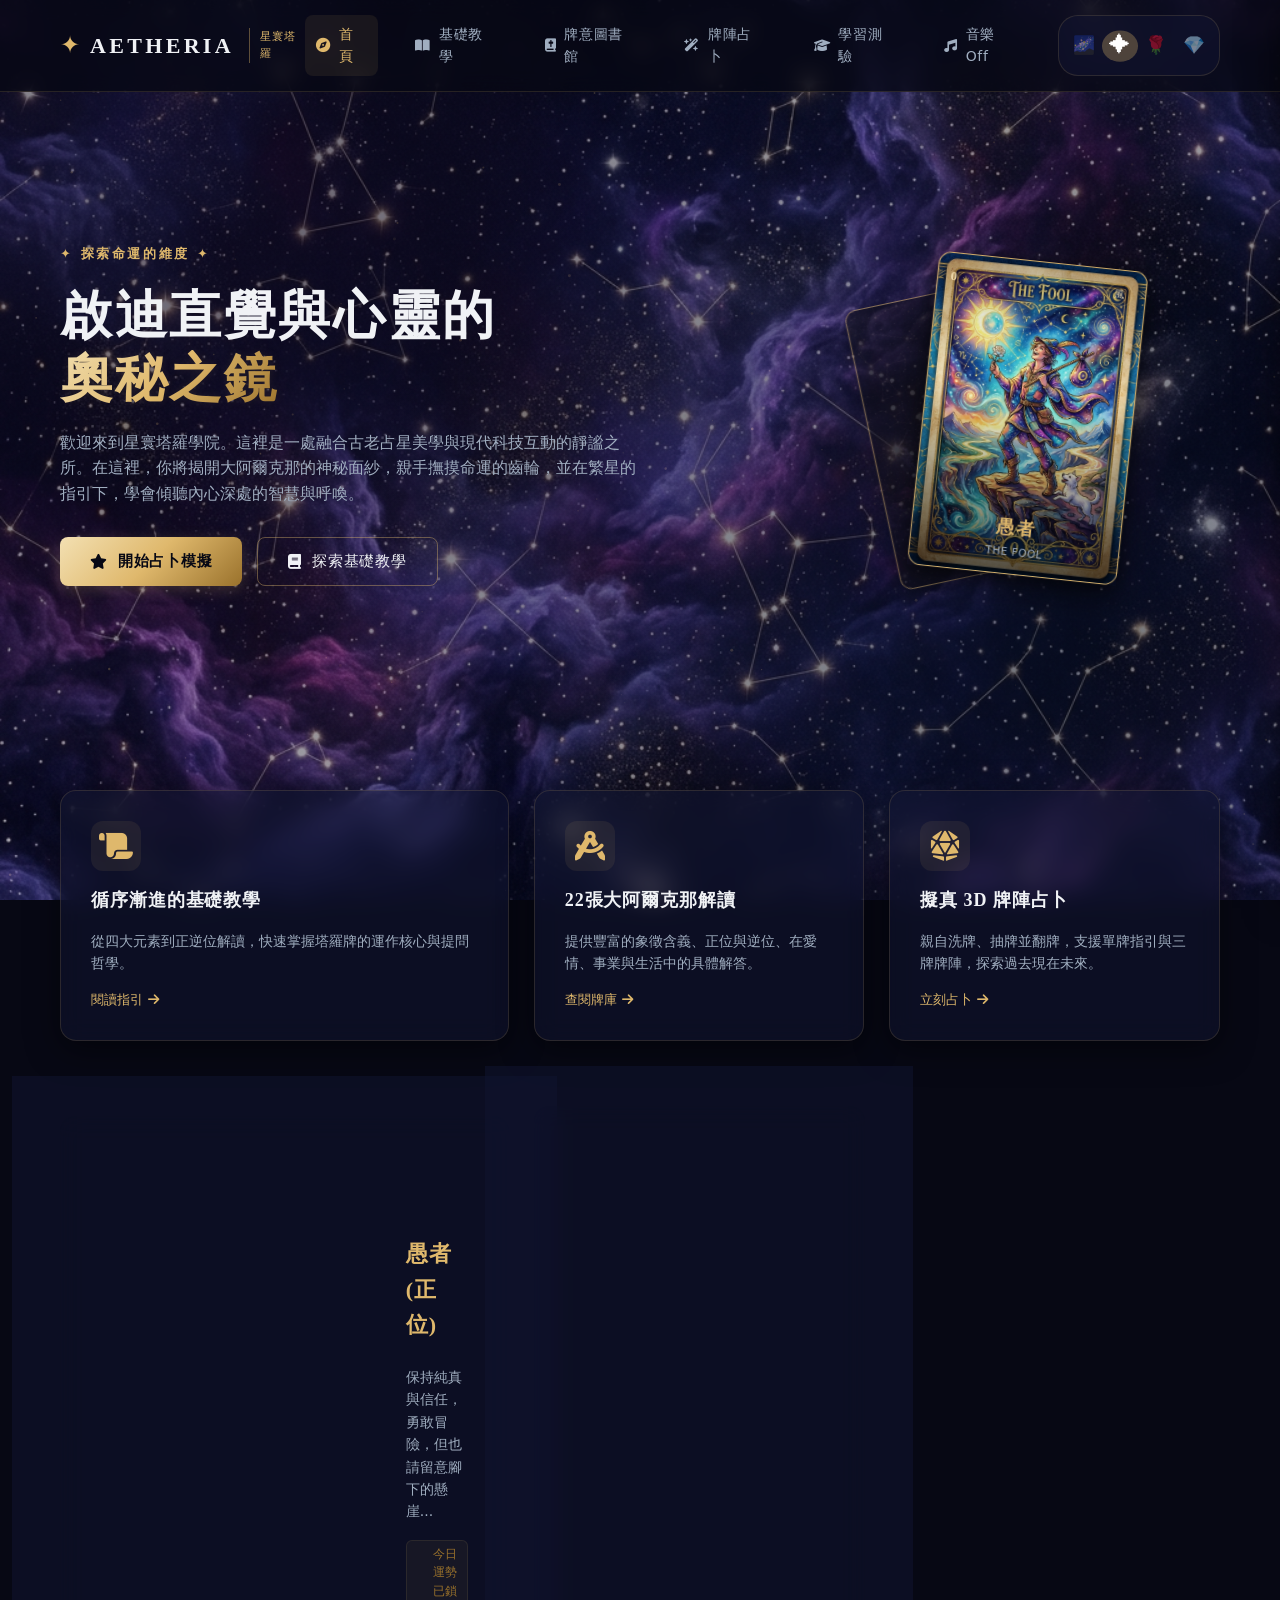
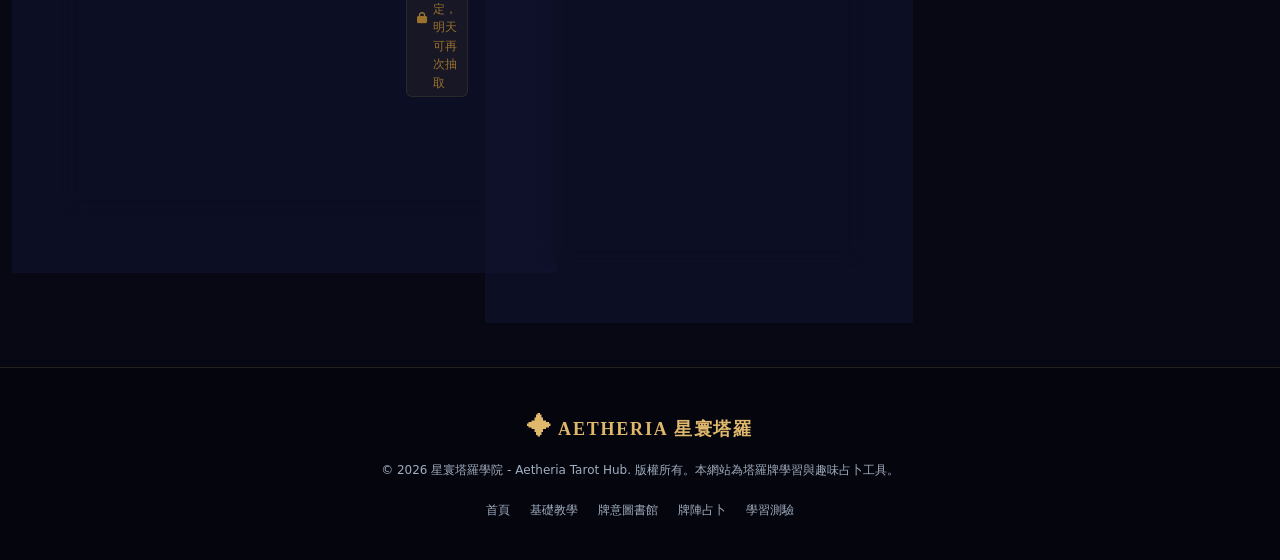
==== index.html @ 539d6476 "Upload tarot project files via CLI" ====
<!DOCTYPE html>
<html lang="zh-TW" prefix="og: https://ogp.me/ns#">
<head>
  <meta charset="UTF-8">
  <meta name="viewport" content="width=device-width, initial-scale=1.0, viewport-fit=cover">

  <!-- ═══════════════════════════════════════════
       SEO 核心標籤
  ═══════════════════════════════════════════ -->
  <title>星寰塔羅學院 AETHERIA｜78張塔羅牌完整牌意・互動占卜・每日運勢</title>
  <meta name="description" content="星寰塔羅學院（AETHERIA）－全台最完整的免費線上塔羅牌學習平台。收錄78張Mucha風格插畫牌卡，含大阿爾克那22張、小阿爾克那56張完整牌意解析、凱爾特十字牌陣占卜、每日一牌運勢、歷史檔案室，以及塔羅知識測驗。">
  <meta name="keywords" content="塔羅牌,塔羅占卜,塔羅學習,大阿爾克那,小阿爾克那,塔羅牌意,凱爾特十字,每日一牌,塔羅教學,互動占卜,線上塔羅,Tarot,tarot reading,tarot card meanings,free tarot,tarot learning">
  <meta name="author" content="AETHERIA 星寰塔羅學院">
  <meta name="robots" content="index, follow, max-image-preview:large, max-snippet:-1, max-video-preview:-1">
  <meta name="googlebot" content="index, follow">
  <link rel="canonical" href="https://aetheria-tarot.app/">
  <meta name="language" content="zh-TW">
  <link rel="alternate" hreflang="zh-TW" href="https://aetheria-tarot.app/">
  <link rel="alternate" hreflang="zh-HK" href="https://aetheria-tarot.app/">
  <link rel="alternate" hreflang="x-default" href="https://aetheria-tarot.app/">

  <!-- ═══════════════════════════════════════════
       GEO – Generative Engine Optimization
       (Structured hints for AI Overviews / Perplexity / ChatGPT)
  ═══════════════════════════════════════════ -->
  <meta name="application-name" content="AETHERIA 星寰塔羅學院">
  <meta name="category" content="Education, Spirituality, Tarot, Divination">
  <meta name="coverage" content="Worldwide">
  <meta name="classification" content="Interactive Educational Platform">
  <meta name="rating" content="general">
  <meta name="revisit-after" content="7 days">

  <!-- ═══════════════════════════════════════════
       Open Graph (Facebook / LINE / Discord 分享)
  ═══════════════════════════════════════════ -->
  <meta property="og:type" content="website">
  <meta property="og:site_name" content="AETHERIA 星寰塔羅學院">
  <meta property="og:title" content="星寰塔羅學院 AETHERIA｜78張塔羅牌完整牌意・互動占卜">
  <meta property="og:description" content="免費線上塔羅牌學習平台。78張Alphonse Mucha風格插畫牌卡，完整牌意解析、互動占卜牌陣、每日一牌運勢。立即開啟你的塔羅之旅。">
  <meta property="og:image" content="assets/og-image.png">
  <meta property="og:image:width" content="1200">
  <meta property="og:image:height" content="630">
  <meta property="og:image:alt" content="AETHERIA 星寰塔羅學院 - Alphonse Mucha 風格塔羅牌插畫">
  <meta property="og:url" content="https://aetheria-tarot.app/">
  <meta property="og:locale" content="zh_TW">

  <!-- ═══════════════════════════════════════════
       Twitter / X Card
  ═══════════════════════════════════════════ -->
  <meta name="twitter:card" content="summary_large_image">
  <meta name="twitter:site" content="@aetheria_tarot">
  <meta name="twitter:title" content="星寰塔羅學院 AETHERIA｜78張塔羅牌完整牌意・互動占卜">
  <meta name="twitter:description" content="免費線上塔羅牌學習平台，78張Mucha風格插畫，互動占卜牌陣，每日一牌運勢。">
  <meta name="twitter:image" content="assets/og-image.png">
  <meta name="twitter:image:alt" content="AETHERIA 星寰塔羅學院插畫預覽">

  <!-- ═══════════════════════════════════════════
       資安強化 (Security Headers via Meta)
  ═══════════════════════════════════════════ -->
  <!-- Content Security Policy: 僅允許信任來源 -->
  <meta http-equiv="Content-Security-Policy" content="
    default-src 'self';
    script-src 'self' 'unsafe-inline';
    style-src 'self' 'unsafe-inline' https://fonts.googleapis.com https://cdnjs.cloudflare.com;
    font-src 'self' https://fonts.gstatic.com https://cdnjs.cloudflare.com;
    img-src 'self' data: blob:;
    connect-src 'self';
    frame-ancestors 'none';
    base-uri 'self';
    form-action 'self';
  ">
  <!-- 防點擊劫持 -->
  <meta http-equiv="X-Frame-Options" content="DENY">
  <!-- 防 MIME 嗅探 -->
  <meta http-equiv="X-Content-Type-Options" content="nosniff">
  <!-- Referrer 政策：只傳同源 -->
  <meta name="referrer" content="strict-origin-when-cross-origin">
  <!-- 權限政策：停用非必要 API -->
  <meta http-equiv="Permissions-Policy" content="camera=(), microphone=(), geolocation=(), payment=(), usb=()">

  <!-- ═══════════════════════════════════════════
       PWA – Progressive Web App 支援
  ═══════════════════════════════════════════ -->
  <link rel="manifest" href="manifest.json">
  <meta name="theme-color" content="#0d0a1a">
  <meta name="mobile-web-app-capable" content="yes">
  <meta name="apple-mobile-web-app-capable" content="yes">
  <meta name="apple-mobile-web-app-status-bar-style" content="black-translucent">
  <meta name="apple-mobile-web-app-title" content="星寰塔羅">
  <link rel="apple-touch-icon" href="assets/icon-192.png">

  <!-- ═══════════════════════════════════════════
       效能優化 (Performance)
  ═══════════════════════════════════════════ -->
  <link rel="preconnect" href="https://fonts.googleapis.com">
  <link rel="preconnect" href="https://fonts.gstatic.com" crossorigin>
  <link rel="dns-prefetch" href="https://cdnjs.cloudflare.com">
  <link href="https://fonts.googleapis.com/css2?family=Cinzel:wght@400;600;800&family=Inter:wght@300;400;500;600;700&display=swap" rel="stylesheet">

  <!-- ═══════════════════════════════════════════
       JSON-LD 結構化資料 (Schema.org)
       SEO + GEO 雙重強化 – AI 爬蟲友好
  ═══════════════════════════════════════════ -->
  <script type="application/ld+json">
  {
    "@context": "https://schema.org",
    "@graph": [
      {
        "@type": "WebSite",
        "@id": "https://aetheria-tarot.app/#website",
        "url": "https://aetheria-tarot.app/",
        "name": "AETHERIA 星寰塔羅學院",
        "description": "全台最完整的免費線上塔羅牌學習與占卜平台，收錄78張Alphonse Mucha風格插畫塔羅牌，提供互動占卜、每日一牌、歷史紀錄等功能。",
        "inLanguage": "zh-TW",
        "potentialAction": {
          "@type": "SearchAction",
          "target": "https://aetheria-tarot.app/?q={search_term_string}",
          "query-input": "required name=search_term_string"
        }
      },
      {
        "@type": "WebApplication",
        "@id": "https://aetheria-tarot.app/#app",
        "name": "AETHERIA 星寰塔羅學院",
        "url": "https://aetheria-tarot.app/",
        "applicationCategory": "EducationalApplication",
        "applicationSubCategory": "Divination, Spirituality, Tarot",
        "operatingSystem": "Any",
        "browserRequirements": "Requires JavaScript. Requires HTML5.",
        "offers": {
          "@type": "Offer",
          "price": "0",
          "priceCurrency": "TWD"
        },
        "featureList": [
          "78張完整塔羅牌牌意解析（大小阿爾克那）",
          "Alphonse Mucha Art Nouveau風格插畫",
          "互動牌陣占卜（單張、三張、凱爾特十字）",
          "每日一牌運勢（LocalStorage鎖定）",
          "占卜歷史檔案室",
          "塔羅知識測驗",
          "背景神秘學音樂（Web Audio API）",
          "逼真洗牌動畫"
        ],
        "screenshot": "assets/og-image.png",
        "aggregateRating": {
          "@type": "AggregateRating",
          "ratingValue": "5",
          "ratingCount": "1",
          "bestRating": "5",
          "worstRating": "1"
        }
      },
      {
        "@type": "FAQPage",
        "@id": "https://aetheria-tarot.app/#faq",
        "mainEntity": [
          {
            "@type": "Question",
            "name": "塔羅牌共有幾張？",
            "acceptedAnswer": {
              "@type": "Answer",
              "text": "標準塔羅牌共有78張，分為大阿爾克那（Major Arcana）22張，包含愚者到世界；以及小阿爾克那（Minor Arcana）56張，分為權杖、聖杯、寶劍、星幣四個花色，每個花色14張。"
            }
          },
          {
            "@type": "Question",
            "name": "大阿爾克那是什麼？",
            "acceptedAnswer": {
              "@type": "Answer",
              "text": "大阿爾克那（Major Arcana）是塔羅牌中22張具有重大象徵意義的牌，從編號0的愚者到編號XXI的世界，代表人生重大課題、靈魂成長歷程與宇宙法則。"
            }
          },
          {
            "@type": "Question",
            "name": "如何解讀逆位牌？",
            "acceptedAnswer": {
              "@type": "Answer",
              "text": "逆位牌（Reversed Card）是指牌面上下顛倒的塔羅牌，通常代表正位意義的受阻、內化、延遲或陰暗面。例如正位「力量」代表勇氣與克制，逆位則可能代表懦弱或失去控制。"
            }
          },
          {
            "@type": "Question",
            "name": "凱爾特十字牌陣怎麼用？",
            "acceptedAnswer": {
              "@type": "Answer",
              "text": "凱爾特十字牌陣（Celtic Cross Spread）是最經典的塔羅牌陣，共使用10張牌，分別代表：當前狀況、阻礙、潛意識、過去、可能未來、未來、提問者自身、環境、希望與恐懼、最終結果。適合深入探討複雜問題。"
            }
          },
          {
            "@type": "Question",
            "name": "塔羅牌每天可以抽幾次？",
            "acceptedAnswer": {
              "@type": "Answer",
              "text": "本平台「每日一牌」功能每天限制抽取一次，以LocalStorage記錄，讓您每天都有新的能量引導。一般占卜（牌陣占卜）則沒有次數限制。"
            }
          }
        ]
      },
      {
        "@type": "Organization",
        "@id": "https://aetheria-tarot.app/#organization",
        "name": "AETHERIA 星寰塔羅學院",
        "url": "https://aetheria-tarot.app/",
        "logo": {
          "@type": "ImageObject",
          "url": "assets/icon-192.png",
          "width": 192,
          "height": 192
        },
        "description": "致力於推廣塔羅牌教育、提供免費高品質互動學習體驗的線上平台。",
        "foundingDate": "2024",
        "knowsAbout": ["塔羅牌", "神秘學", "占卜", "Tarot Reading", "Alphonse Mucha", "Art Nouveau"]
      },
      {
        "@type": "BreadcrumbList",
        "itemListElement": [
          { "@type": "ListItem", "position": 1, "name": "首頁", "item": "https://aetheria-tarot.app/" },
          { "@type": "ListItem", "position": 2, "name": "牌意圖書館", "item": "https://aetheria-tarot.app/#library" },
          { "@type": "ListItem", "position": 3, "name": "牌陣占卜", "item": "https://aetheria-tarot.app/#spreads" }
        ]
      }
    ]
  }
  </script>

  <!-- ═══════════════════════════════════════════
       字體 & 圖示
  ═══════════════════════════════════════════ -->
  <link rel="stylesheet" href="https://cdnjs.cloudflare.com/ajax/libs/font-awesome/6.4.0/css/all.min.css" integrity="sha512-iecdLmaskl7CVkqkXNQ/ZH/XLlvWZOJyj7Yy7tcenmpD1ypASozpmT/E0iPtmFIB46ZmdtAc9eNBvH0H/ZpiBw==" crossorigin="anonymous" referrerpolicy="no-referrer">
  <link rel="stylesheet" href="style.css?v=20260625_v4">
</head>
<body>
  <!-- 無障礙：鍵盤跳過導覽 -->
  <a href="#main-content" class="skip-to-content">跳至主要內容 Skip to main content</a>

  <!-- PWA 安裝提示橫幅 -->
  <div id="pwa-install-banner" class="hidden" role="complementary" aria-label="安裝應用程式">
    <span class="pwa-icon" aria-hidden="true">✦</span>
    <div class="pwa-text">
      <h4>安裝星寰塔羅學院</h4>
      <p>加入主畫面，隨時占卜，離線也能用！</p>
    </div>
    <button id="pwa-install-btn" aria-label="安裝應用程式">安裝</button>
    <button id="pwa-dismiss-btn" aria-label="關閉安裝提示">✕</button>
  </div>

  <!-- Canvas for Starry Sky Background -->
  <canvas id="stars-canvas" aria-hidden="true"></canvas>
  <div class="nebula-overlay" aria-hidden="true"></div>

  <!-- Header & Navigation -->
  <header>
    <div class="header-container">
      <div class="logo" id="logo-btn">
        <span class="logo-symbol">✦</span>
        <span class="logo-text">AETHERIA</span>
        <span class="logo-sub">星寰塔羅</span>
      </div>
      <nav>
        <ul class="nav-links">
          <li><a href="#" class="nav-link active" data-target="section-home" id="nav-home"><i class="fa-solid fa-compass"></i> 首頁</a></li>
          <li><a href="#" class="nav-link" data-target="section-guide" id="nav-guide"><i class="fa-solid fa-book-open"></i> 基礎教學</a></li>
          <li><a href="#" class="nav-link" data-target="section-library" id="nav-library"><i class="fa-solid fa-book-bible"></i> 牌意圖書館</a></li>
          <li><a href="#" class="nav-link" data-target="section-spreads" id="nav-spreads"><i class="fa-solid fa-wand-magic-sparkles"></i> 牌陣占卜</a></li>
          <li><a href="#" class="nav-link" data-target="section-quiz" id="nav-quiz"><i class="fa-solid fa-graduation-cap"></i> 學習測驗</a></li>
          <li><a href="#" class="nav-link" id="nav-sound-toggle"><i class="fa-solid fa-music"></i> 音樂 Off</a></li>
          <li class="nav-volume-control" id="nav-volume-control" style="display:none">
            <label style="font-size:0.7rem;color:var(--gold)">🔊</label>
            <input type="range" id="volume-slider" min="0" max="100" value="55"
              style="width:70px;accent-color:var(--gold);vertical-align:middle;cursor:pointer"
              aria-label="音量控制">
          </li>
          <li class="nav-theme-switcher" id="nav-theme-switcher">
            <button class="theme-btn" data-theme="space" title="深空主題" aria-label="深空主題">🌌</button>
            <button class="theme-btn active" data-theme="default" title="預設主題" aria-label="預設主題">✦</button>
            <button class="theme-btn" data-theme="rose" title="薔薇主題" aria-label="薔薇主題">🌹</button>
            <button class="theme-btn" data-theme="emerald" title="翡翠主題" aria-label="翡翠主題">💎</button>
          </li>
        </ul>
      </nav>
      <div class="menu-toggle" id="mobile-menu-toggle">
        <i class="fa-solid fa-bars"></i>
      </div>
    </div>
  </header>

  <!-- Mobile Sidebar Navigation -->
  <div class="mobile-sidebar" id="mobile-sidebar">
    <div class="sidebar-close" id="sidebar-close-btn">&times;</div>
    <ul class="sidebar-links">
      <li><a href="#" class="sidebar-link active" data-target="section-home"><i class="fa-solid fa-compass"></i> 首頁</a></li>
      <li><a href="#" class="sidebar-link" data-target="section-guide"><i class="fa-solid fa-book-open"></i> 基礎教學</a></li>
      <li><a href="#" class="sidebar-link" data-target="section-library"><i class="fa-solid fa-book-bible"></i> 牌意圖書館</a></li>
      <li><a href="#" class="sidebar-link" data-target="section-spreads"><i class="fa-solid fa-wand-magic-sparkles"></i> 牌陣占卜</a></li>
      <li><a href="#" class="sidebar-link" data-target="section-quiz"><i class="fa-solid fa-graduation-cap"></i> 學習測驗</a></li>
      <li><a href="#" class="sidebar-link" id="mobile-sound-toggle"><i class="fa-solid fa-volume-xmark"></i> 靜音</a></li>
    </ul>
  </div>

  <!-- Main Content Container -->
  <main class="container">
    
    <!-- SECTION 1: HOME -->
    <section id="section-home" class="page-section active">
      <div class="hero-section">
        <div class="hero-content">
          <div class="hero-badge">✦ 探索命運的維度 ✦</div>
          <h1 class="hero-title">啟迪直覺與心靈的<br><span class="gold-text">奧秘之鏡</span></h1>
          <p class="hero-desc">歡迎來到星寰塔羅學院。這裡是一處融合古老占星美學與現代科技互動的靜謐之所。在這裡，你將揭開大阿爾克那的神秘面紗，親手撫摸命運的齒輪，並在繁星的指引下，學會傾聽內心深處的智慧與呼喚。</p>
          <div class="hero-ctas">
            <button class="btn btn-primary btn-lg" id="home-cta-spreads">
              <i class="fa-solid fa-star"></i> 開始占卜模擬
            </button>
            <button class="btn btn-outline btn-lg" id="home-cta-guide">
              <i class="fa-solid fa-book"></i> 探索基礎教學
            </button>
          </div>
        </div>
        
        <!-- Interactive Card Showcase -->
        <div class="hero-showcase">
          <div class="showcase-card-container">
            <div class="showcase-card back">
              <div class="card-inner">
                <div class="card-front-design">
                  <div class="card-glow"></div>
                  <!-- Will be rendered dynamically via JS -->
                </div>
                <div class="card-back-design">
                  <div class="card-back-pattern">
                    <div class="astrological-circle"></div>
                    <div class="inner-cross"></div>
                    <div class="center-star">✦</div>
                  </div>
                </div>
              </div>
            </div>
            <div class="showcase-card front active-tilt">
              <div class="card-inner">
                <div class="card-front-design">
                  <div class="card-header">
                    <span class="card-num">0</span>
                    <span class="card-el">風</span>
                  </div>
                  <div class="card-artwork" id="hero-showcase-art">
                    <!-- Dynamic SVG for The Fool -->
                  </div>
                  <div class="card-footer-info">
                    <span class="card-cn-name">愚者</span>
                    <span class="card-en-name">The Fool</span>
                  </div>
                </div>
                <div class="card-back-design">
                  <div class="card-back-pattern">
                    <div class="astrological-circle"></div>
                    <div class="inner-cross"></div>
                    <div class="center-star">✦</div>
                  </div>
                </div>
              </div>
            </div>
          </div>
        </div>
      </div>

      <!-- Quick Feature Grid -->
      <div class="feature-grid">
        <div class="feature-card glass-panel" id="feat-guide">
          <div class="feat-icon"><i class="fa-solid fa-scroll"></i></div>
          <h3>循序漸進的基礎教學</h3>
          <p>從四大元素到正逆位解讀，快速掌握塔羅牌的運作核心與提問哲學。</p>
          <span class="feat-link">閱讀指引 <i class="fa-solid fa-arrow-right"></i></span>
        </div>
        <div class="feature-card glass-panel" id="feat-library">
          <div class="feat-icon"><i class="fa-solid fa-compass-drafting"></i></div>
          <h3>22張大阿爾克那解讀</h3>
          <p>提供豐富的象徵含義、正位與逆位、在愛情、事業與生活中的具體解答。</p>
          <span class="feat-link">查閱牌庫 <i class="fa-solid fa-arrow-right"></i></span>
        </div>
        <div class="feature-card glass-panel" id="feat-spreads">
          <div class="feat-icon"><i class="fa-solid fa-dice-d20"></i></div>
          <h3>擬真 3D 牌陣占卜</h3>
          <p>親自洗牌、抽牌並翻牌，支援單牌指引與三牌牌陣，探索過去現在未來。</p>
          <span class="feat-link">立刻占卜 <i class="fa-solid fa-arrow-right"></i></span>
      </div>

      <!-- Daily Tarot Section -->
      <div class="daily-tarot-section glass-panel" id="daily-tarot-widget">
        <div class="daily-tarot-intro">
          <div class="daily-badge">✦ DAILY ENERGY ✦</div>
          <h2>今日能量運勢指引</h2>
          <p>每天在此點擊卡牌，抽取您專屬的每日能量指引。此功能每日僅限抽取一次，讓星星為您照亮今天的運勢與心靈方向。</p>
        </div>
        <div class="daily-tarot-card-space">
          <div class="daily-card-container">
            <div class="daily-card-slot" id="daily-card-slot">
              <!-- Interactive card back button -->
              <div class="deck-card-back clickable" id="daily-draw-btn">
                <div class="card-back-pattern">
                  <div class="astrological-circle"></div>
                  <div class="center-star">✦</div>
                </div>
              </div>
            </div>
          </div>
          <div class="daily-tarot-result hidden" id="daily-tarot-result">
            <h3 class="daily-card-title-text" id="daily-result-title">愚者 (正位)</h3>
            <div class="daily-keywords" id="daily-result-keywords">
              <!-- keywords tags -->
            </div>
            <p class="daily-advice" id="daily-result-advice">保持純真與信任，勇敢冒險，但也請留意腳下的懸崖...</p>
            <span class="daily-status-locked"><i class="fa-solid fa-lock"></i> 今日運勢已鎖定，明天可再次抽取</span>
          </div>
        </div>
      </div>

      <!-- History Archive Section -->
      <div class="history-archive-section glass-panel" id="history-archive-panel">
        <div class="archive-header">
          <h3><i class="fa-solid fa-box-archive"></i> 星寰占卜檔案室</h3>
          <button class="btn btn-outline btn-sm" id="clear-all-history-btn"><i class="fa-solid fa-trash-can"></i> 清空紀錄</button>
        </div>
        <div class="archive-list" id="archive-list-container">
          <div class="archive-empty-state">
            <i class="fa-solid fa-folder-open"></i>
            <p>目前尚無占卜存檔。前往「牌陣占卜」進行您的第一次心靈預言吧！</p>
          </div>
        </div>
      </div>
    </section>

    <!-- SECTION 2: GUIDE -->
    <section id="section-guide" class="page-section">
      <div class="section-header">
        <h2 class="section-title">塔羅牌基礎教學</h2>
        <p class="section-subtitle">踏入神秘學的第一步：建立與卡牌的心靈連結</p>
      </div>

      <div class="guide-layout">
        <!-- Sidebar Navigation for Guide -->
        <aside class="guide-sidebar glass-panel">
          <ul class="guide-toc">
            <li><a href="#guide-what-is" class="toc-link active">1. 什麼是塔羅牌？</a></li>
            <li><a href="#guide-formulate" class="toc-link">2. 如何正確提問？</a></li>
            <li><a href="#guide-elements" class="toc-link">3. 塔羅的四大元素</a></li>
            <li><a href="#guide-read" class="toc-link">4. 如何解讀牌面？</a></li>
            <li><a href="#guide-cleanse" class="toc-link">5. 牌卡淨化與儀式</a></li>
          </ul>
        </aside>

        <!-- Main Articles -->
        <div class="guide-content glass-panel">
          
          <article id="guide-what-is" class="guide-article active">
            <h3>1. 什麼是塔羅牌？</h3>
            <p>塔羅牌（Tarot）是一套古老的象徵符號系統，常用於自我探索、冥想及直覺占卜。它並不是預測絕對未來或帶有迷信色彩的道具，而是一面「心靈的鏡子」，反射出我們潛意識中的真實感受與盲點。</p>
            <p>一套標準的塔羅牌共有 78 張，分為兩大部分：</p>
            <ul>
              <li><strong>大阿爾克那 (Major Arcana, 22張)</strong>：代表人生重大的靈魂旅程、命運原型與核心課題（從 0 號「愚者」到 21 號「世界」）。</li>
              <li><strong>小阿爾克那 (Minor Arcana, 56張)</strong>：代表日常生活的具體事件、情緒與情境，分為聖杯、寶劍、權杖與星幣四個花色。</li>
            </ul>
            <p>本平台主要聚焦於 <strong>22 張大阿爾克那</strong>，這 22 張牌構成了一段被稱為「愚者之旅」的完整靈魂演化階段，是所有學習者必須掌握的核心。</p>
            <div class="guide-highlight">
              <i class="fa-solid fa-quote-left"></i>
              <span>塔羅牌不是用來告訴你「將會發生什麼」，而是告訴你「以當前的能量狀態，事情的走向如何；而你又可以如何做決策來調整命運的軌道」。</span>
            </div>
          </article>

          <article id="guide-formulate" class="guide-article">
            <h3>2. 如何正確提問？</h3>
            <p>提問是占卜的核心。一個糟糕的問題只會得到模糊或令人困惑的答案；而一個清晰且具啟發性的問題，則能幫你撥雲見日。以下是撰寫問題時的黃金準則：</p>
            
            <div class="qa-grid">
              <div class="qa-box dont">
                <span class="badge badge-dont">❌ 錯誤提問方式</span>
                <ul>
                  <li>我跟他會結婚嗎？ (過於鐵板神算，否定了自由意志)</li>
                  <li>什麼時候我才能發財？ (被動等待，沒有行動方案)</li>
                  <li>我是不是該跟老闆提離職？ (把決定權讓給卡牌)</li>
                </ul>
              </div>
              <div class="qa-box do">
                <span class="badge badge-do">✓ 建議提問方式</span>
                <ul>
                  <li>在我們當前的關係狀態下，如果想要攜手走入婚姻，我需要面臨什麼挑戰或做什麼準備？</li>
                  <li>為了提升個人財務狀況，在職業規劃上我應該注意什麼或發揮哪些潛力？</li>
                  <li>如果我現在選擇離職，可能面臨的機遇與挑戰是什麼？</li>
                </ul>
              </div>
            </div>
            <p><strong>提問的核心在於：聚焦於「主動性」與「自我成長」，而非完全把未來交給命運決定。</strong> 提問時多用「我該如何…」、「如果…可能面臨什麼…」等開放式語句。</p>
          </article>

          <article id="guide-elements" class="guide-article">
            <h3>3. 塔羅的四大元素</h3>
            <p>世界是由四大元素構成的，這套對應系統在塔羅牌中極為關鍵。理解元素有助於我們瞬間抓取卡牌所代表的能量型態：</p>
            
            <div class="elements-grid">
              <div class="element-box fire">
                <div class="elem-header"><span class="elem-symbol">🔥</span> 火元素 (Fire)</div>
                <p><strong>代表象徵：</strong> 權杖 (Wands)</p>
                <p><strong>核心特質：</strong> 行動力、熱情、創造力、意志力、直覺、冒險精神。</p>
                <p>在人體對應熱血與直覺，在生活中代表事業開創與個人野心。</p>
              </div>
              <div class="element-box water">
                <div class="elem-header"><span class="elem-symbol">💧</span> 水元素 (Water)</div>
                <p><strong>代表象徵：</strong> 聖杯 (Cups)</p>
                <p><strong>核心特質：</strong> 情感、人際關係、愛、潛意識、藝術感性、心靈滋養。</p>
                <p>在人體對應血液與淚水，在生活中代表愛情、親情與情緒變化。</p>
              </div>
              <div class="element-box air">
                <div class="elem-header"><span class="elem-symbol">💨</span> 風元素 (Air)</div>
                <p><strong>代表象徵：</strong> 寶劍 (Swords)</p>
                <p><strong>核心特質：</strong> 理性、邏輯、溝通、思想、衝突、痛苦與決策力。</p>
                <p>在人體對應呼吸與大腦，在生活中代表學習、分析、思維鬥爭或合約法律。</p>
              </div>
              <div class="element-box earth">
                <div class="elem-header"><span class="elem-symbol">🌿</span> 土元素 (Earth)</div>
                <p><strong>代表象徵：</strong> 星幣 (Pentacles)</p>
                <p><strong>核心特質：</strong> 物質、身體、金錢、工作、穩定、耐心、成果落地。</p>
                <p>在人體對應骨骼與感官，在生活中代表財務穩定、房屋資產或實打實的工作累積。</p>
              </div>
            </div>
          </article>

          <article id="guide-read" class="guide-article">
            <h3>4. 如何解讀牌面？</h3>
            <p>當你抽出一張牌時，不要立刻去查牌意字典，可以遵循以下三個步驟，循序漸進地與卡牌對話：</p>
            <ol class="read-steps">
              <li>
                <div class="step-num">Step 1</div>
                <div>
                  <strong>觀察直覺反應 (First Impression)</strong>
                  <p>看著牌面上的圖騰、人物的表情、色調與動態。第一眼給你的感覺是溫暖還是冰冷？是壓抑還是自由？你的身體有什麼感受？這些直覺往往是潛意識傳遞的最關鍵訊息。</p>
                </div>
              </li>
              <li>
                <div class="step-num">Step 2</div>
                <div>
                  <strong>結合牌意與正逆位 (Core Meanings)</strong>
                  <p>對照卡牌的基本關鍵字與正逆位定義。
                  <br>• <strong>正位 (Upright)</strong>：牌卡正常擺放，代表該能量以「順暢、健康、正面」的方式呈現。
                  <br>• <strong>逆位 (Reversed)</strong>：牌卡上下顛倒，可能代表該能量「過度、不足、受阻、延遲」或正轉向「內在反省」。</p>
                </div>
              </li>
              <li>
                <div class="step-num">Step 3</div>
                <div>
                  <strong>扣緊提問，串聯解讀 (Synthesizing)</strong>
                  <p>將牌意帶回一開始的問題中。如果是三牌牌陣，注意三張牌之間的關聯性：例如是否有元素的衝突？人物是否有目光交流？能量是從動態走向靜止，還是從痛苦走向解脫？</p>
                </div>
              </li>
            </ol>
          </article>

          <article id="guide-cleanse" class="guide-article">
            <h3>5. 牌卡淨化與儀式</h3>
            <p>雖然塔羅牌本身是紙牌，但透過儀式感可以幫助我們安頓心神，切換到靈敏的直覺狀態。這並非巫術，而是心理學上的「暗示效應」。</p>
            <p><strong>常用的淨化與安頓方法：</strong></p>
            <ul>
              <li><strong>深呼吸與靜心</strong>：占卜前閉上雙眼，進行三次深呼吸，將大腦的雜念排除，專注於當前的問題。</li>
              <li><strong>鼠尾草/聖木熏香</strong>：點燃白色鼠尾草（White Sage）或秘魯聖木（Palo Santo），將牌在煙霧中穿過數次，象徵清理雜亂的能量磁場。</li>
              <li><strong>月光淨化</strong>：在滿月之夜，將牌卡放置於窗台接受月光照耀一晚。</li>
              <li><strong>順序整理</strong>：如果占卜結果讓你感到困惑或沉重，最簡單的淨化方式就是手動將 78 張牌重新按照編號（0到21號，小阿爾克那依花色）整理好。這在心理上代表「重整秩序」。</li>
            </ul>
          </article>

        </div>
      </div>
    </section>

    <!-- SECTION 3: LIBRARY -->
    <section id="section-library" class="page-section">
      <div class="section-header">
        <h2 class="section-title">牌意圖書館</h2>
        <p class="section-subtitle">深入大阿爾克那與小阿爾克那的神秘象徵與心靈啟示</p>
      </div>

      <!-- Filters & Search Bar -->
      <div class="search-filter-container glass-panel">
        <div class="search-box-row">
          <div class="search-box">
            <i class="fa-solid fa-magnifying-glass"></i>
            <input type="text" id="library-search" placeholder="輸入牌名或關鍵字...（例如：愚者、聖杯、權杖、希望）">
          </div>
          <!-- Deck Type Filter (Tabs) -->
          <div class="deck-filter-group">
            <button class="deck-filter-btn active" data-deck="all">全部牌組</button>
            <button class="deck-filter-btn" data-deck="major">大阿爾克那</button>
            <button class="deck-filter-btn" data-deck="minor">小阿爾克那</button>
          </div>
        </div>

        <!-- Element / Suit Filters -->
        <div class="sub-filter-row" id="sub-filter-row">
          <div class="filter-group" id="element-filter-group">
            <span class="filter-label">元素篩選：</span>
            <button class="filter-btn active" data-filter="all">全部</button>
            <button class="filter-btn" data-filter="火">🔥 火</button>
            <button class="filter-btn" data-filter="水">💧 水</button>
            <button class="filter-btn" data-filter="風">💨 風</button>
            <button class="filter-btn" data-filter="土">🌿 土</button>
          </div>
          <div class="filter-group hidden" id="suit-filter-group">
            <span class="filter-label">花色篩選：</span>
            <button class="filter-btn active" data-suit="all">全部</button>
            <button class="filter-btn" data-suit="wands">🔥 權杖</button>
            <button class="filter-btn" data-suit="cups">💧 聖杯</button>
            <button class="filter-btn" data-suit="swords">💨 寶劍</button>
            <button class="filter-btn" data-suit="pentacles">🌿 星幣</button>
          </div>
        </div>
      </div>

      <!-- Card Compare Button -->
      <div class="library-tools">
        <button class="btn btn-outline" id="compare-cards-btn">
          <i class="fa-solid fa-left-right"></i> 牌卡對比
        </button>
      </div>

      <!-- Card Grid -->
      <div class="library-grid" id="library-card-grid">
        <!-- Will be populated by JS -->
      </div>
    </section>

    <!-- SECTION 4: SPREADS -->
    <section id="section-spreads" class="page-section">
      <div class="section-header">
        <h2 class="section-title">經典牌陣占卜</h2>
        <p class="section-subtitle">專注於你的問題，在星空的眷顧下抽出靈魂的方向</p>
      </div>

      <div class="spread-container">
        <!-- Spread Settings/Intro Panel -->
        <div class="spread-config glass-panel" id="spread-config-panel">
          <h3>步驟 1：選擇你的占卜牌陣</h3>
          <div class="spread-options">
            <div class="spread-card active" data-spread="single">
              <div class="spread-opt-icon"><i class="fa-solid fa-square"></i></div>
              <h4>單牌指引 (Single Card)</h4>
              <p>適合：每日運勢、簡單的是非題、當下狀態的快速啟示、或獲取一個明確的行動建議。</p>
            </div>
            <div class="spread-card" data-spread="three">
              <div class="spread-opt-icon">
                <i class="fa-solid fa-square"></i>
                <i class="fa-solid fa-square"></i>
                <i class="fa-solid fa-square"></i>
              </div>
              <h4>三牌牌陣 (Past-Present-Future)</h4>
              <p>適合：分析一個事件的演變過程。分別代表問題的「過去根源」、「當前現狀」與「未來趨勢」。</p>
            </div>
            <div class="spread-card" data-spread="weekly">
              <div class="spread-opt-icon spread-opt-icon--weekly">
                <i class="fa-solid fa-calendar-week"></i>
              </div>
              <h4>週運牌陣 (7 Cards)</h4>
              <p>每週能量指引，7張牌分別對應週一至週日，掌握本週每天的運勢走向與注意事項。</p>
            </div>
            <div class="spread-card" data-spread="monthly">
              <div class="spread-opt-icon spread-opt-icon--monthly">
                <i class="fa-solid fa-calendar-days"></i>
              </div>
              <h4>月運牌陣 (13 Cards)</h4>
              <p>深度月份能量解析，12張牌對應12個月份，加上第13張「月份總結牌」，全面掌握年度運勢。</p>
            </div>
          </div>

          <div class="deck-mode-wrapper">
            <h3>步驟 2：選擇占卜牌組</h3>
            <div class="deck-mode-options">
              <div class="deck-mode-option active" data-deck-mode="major">
                <i class="fa-solid fa-star"></i>
                <div class="deck-mode-opt-info">
                  <h4>僅大阿爾克那 (22張)</h4>
                  <p>適合：探討人生核心課題、精神指引與重大事件。</p>
                </div>
              </div>
              <div class="deck-mode-option" data-deck-mode="full">
                <i class="fa-solid fa-compass-drafting"></i>
                <div class="deck-mode-opt-info">
                  <h4>完整 78 張牌組</h4>
                  <p>適合：融合日常生活細節、具體事件與深層能量指引。</p>
                </div>
              </div>
            </div>
          </div>

          <div class="question-input-wrapper">
            <h3>步驟 3：在此默念並輸入你的問題</h3>
            <input type="text" id="spread-question-input" placeholder="例如：我想知道下半年在工作發展上需要注意什麼？">
            <p class="input-hint">提示：清晰、具體的開放式提問能獲得更精準的心靈對話（請參考基礎教學的提問方法）。</p>
          </div>

          <button class="btn btn-primary btn-lg btn-block" id="start-spread-btn">
            <i class="fa-solid fa-wand-magic-sparkles"></i> 進入占卜空間
          </button>
        </div>

        <!-- Interactive Draw Space -->
        <div class="spread-workspace hidden" id="spread-workspace">
          <div class="workspace-header">
            <button class="btn btn-text" id="back-to-config-btn"><i class="fa-solid fa-chevron-left"></i> 重新選擇</button>
            <div class="current-question-display">
              <strong>占卜問題：</strong> <span id="display-question">無</span>
            </div>
            <div class="workspace-actions">
              <button class="btn btn-outline btn-sm" id="shuffle-deck-btn"><i class="fa-solid fa-arrows-rotate"></i> 洗牌</button>
            </div>
          </div>

          <!-- Cards Board -->
          <div class="drawing-board">
            
            <!-- Active Draw Area Slots -->
            <div class="slots-container" id="slots-container">
              <!-- Rendered dynamically depending on spread -->
            </div>

            <!-- Deck of cards to draw from -->
            <div class="deck-area">
              <div class="deck-guide-text">點擊牌組抽取 <span id="cards-to-draw-count" class="gold-text">1</span> 張卡牌</div>
              <div class="interactive-deck" id="interactive-deck">
                <!-- Stacked card backs cards -->
                <div class="deck-card-back shadow-1"></div>
                <div class="deck-card-back shadow-2"></div>
                <div class="deck-card-back shadow-3"></div>
                <div class="deck-card-back clickable" id="deck-trigger">
                  <div class="card-back-pattern">
                    <div class="astrological-circle"></div>
                    <div class="center-star">✦</div>
                  </div>
                </div>
              </div>
            </div>

          </div>

          <!-- Interpretation Section (Revealed after all cards are flipped) -->
          <div class="interpretation-panel glass-panel hidden" id="interpretation-panel">
            <h3 class="interpretation-title">✦ 星寰解牌報告 ✦</h3>
            <div class="interpretation-intro">
              根據您所詢問的問題，以下是抽出的塔羅牌能量反饋。請結合您的直覺，閱讀每張牌對您的心靈指引。
            </div>
            
            <div class="drawn-cards-analysis" id="drawn-cards-analysis">
              <!-- Populated by JS -->
            </div>

            <div class="interpretation-footer">
              <button class="btn btn-outline" id="restart-spread-btn"><i class="fa-solid fa-rotate-left"></i> 重新占卜</button>
              <button class="btn btn-outline" id="share-reading-btn"><i class="fa-solid fa-share-nodes"></i> 分享結果</button>
              <button class="btn btn-outline" id="print-reading-btn"><i class="fa-solid fa-print"></i> 列印報告</button>
              <button class="btn btn-primary" id="save-reading-btn"><i class="fa-solid fa-bookmark"></i> 完成占卜，返回首頁</button>
            </div>
          </div>

        </div>
      </div>
    </section>

    <!-- SECTION 5: QUIZ -->
    <section id="section-quiz" class="page-section">
      <div class="section-header">
        <h2 class="section-title">學習趣味測驗</h2>
        <p class="section-subtitle">驗收學習成果，透過趣味問答深入理解塔羅密碼</p>
      </div>

      <div class="quiz-container">
        
        <!-- Quiz Landing Panel -->
        <div class="quiz-start-panel glass-panel" id="quiz-start-panel">
          <div class="quiz-welcome-icon"><i class="fa-solid fa-graduation-cap"></i></div>
          <h3>大阿爾克那知識大挑戰</h3>
          <p>準備好接受試煉了嗎？本測驗將隨機抽取 5 個關於 22 張大阿爾克那牌意、元素與象徵圖騰的題目，測試你的神祕學直覺與記憶力。</p>
          <div class="quiz-info">
            <span><i class="fa-solid fa-list-check"></i> 題數：5 題</span>
            <span><i class="fa-solid fa-clock"></i> 時間：不限時</span>
            <span><i class="fa-solid fa-award"></i> 合格：60 分以上</span>
          </div>
          <button class="btn btn-primary btn-lg" id="start-quiz-btn">開始測驗</button>
        </div>

        <!-- Quiz Gameplay Panel -->
        <div class="quiz-gameplay-panel glass-panel hidden" id="quiz-gameplay-panel">
          <div class="quiz-progress-bar-container">
            <div class="quiz-progress-fill" id="quiz-progress-fill" style="width: 0%;"></div>
          </div>
          
          <div class="quiz-game-header">
            <span class="quiz-question-number" id="quiz-question-num">問題 1 / 5</span>
            <span class="quiz-score-display">目前分數：<span id="quiz-current-score" class="gold-text">0</span> 分</span>
          </div>

          <!-- Question Content -->
          <div class="quiz-question-container">
            <h3 class="quiz-question-text" id="quiz-question-text">載入中...</h3>
            
            <!-- Optional Visual Reference for Question -->
            <div class="quiz-visual-ref hidden" id="quiz-visual-ref">
              <!-- Rendered card art here if applicable -->
            </div>

            <!-- Choice Buttons -->
            <div class="quiz-choices" id="quiz-choices-container">
              <!-- Populated by JS -->
            </div>
          </div>

          <!-- Question Feedback Panel -->
          <div class="quiz-feedback-panel hidden" id="quiz-feedback-panel">
            <div class="feedback-status" id="feedback-status">
              <i class="fa-solid"></i> <span id="feedback-status-text">對/錯</span>
            </div>
            <p class="feedback-explanation" id="feedback-explanation">
              牌意詳解...
            </p>
            <button class="btn btn-primary btn-sm" id="next-question-btn">下一題 <i class="fa-solid fa-arrow-right"></i></button>
          </div>
        </div>

        <!-- Quiz Results Panel -->
        <div class="quiz-results-panel glass-panel hidden" id="quiz-results-panel">
          <div class="results-badge" id="results-badge"><i class="fa-solid fa-trophy"></i></div>
          <h3 id="results-title">恭喜完成測驗！</h3>
          <p class="results-score-desc">您的最終得分為</p>
          <div class="results-score" id="results-final-score">80</div>
          <p class="results-feedback-text" id="results-feedback-text">表現得太棒了！您已經對塔羅牌意有了基本的認識。</p>
          <!-- Leaderboard -->
          <div class="leaderboard-section">
            <h4 class="leaderboard-title"><i class="fa-solid fa-trophy"></i> 個人最高記錄</h4>
            <div class="leaderboard-list" id="leaderboard-list">
              <!-- Populated by JS -->
            </div>
          </div>
          <div class="results-actions">
            <button class="btn btn-primary" id="retry-quiz-btn"><i class="fa-solid fa-rotate-left"></i> 再試一次</button>
            <button class="btn btn-outline" id="quiz-to-library-btn"><i class="fa-solid fa-book-bible"></i> 前往牌庫溫習</button>
          </div>
        </div>

      </div>
    </section>

  </main>

  <!-- ═══════ MODAL: 牌卡對比 Card Compare ═══════ -->
  <div class="modal-overlay" id="compare-modal">
    <div class="modal-container modal-wide glass-panel">
      <span class="modal-close" id="compare-modal-close">×</span>
      <h2 class="modal-title"><i class="fa-solid fa-left-right"></i> 牌卡對比</h2>
      <p class="modal-subtitle">選擇兩張塔羅牌，並排比較牌意差異與共鳴</p>
      <div class="compare-selectors">
        <div class="compare-selector-group">
          <label>第一張牌</label>
          <select id="compare-select-a" class="compare-select">
            <option value="">— 請選擇 —</option>
          </select>
        </div>
        <div class="compare-vs">VS</div>
        <div class="compare-selector-group">
          <label>第二張牌</label>
          <select id="compare-select-b" class="compare-select">
            <option value="">— 請選擇 —</option>
          </select>
        </div>
      </div>
      <button class="btn btn-primary btn-block" id="do-compare-btn"><i class="fa-solid fa-wand-magic-sparkles"></i> 開始對比</button>
      <div class="compare-result" id="compare-result" style="display:none">
        <div class="compare-card-panel" id="compare-panel-a"></div>
        <div class="compare-divider">
          <div class="compare-divider-line"></div>
          <span>VS</span>
          <div class="compare-divider-line"></div>
        </div>
        <div class="compare-card-panel" id="compare-panel-b"></div>
      </div>
      <div class="compare-synthesis" id="compare-synthesis" style="display:none">
        <h4><i class="fa-solid fa-star"></i> 兩牌共鳴解析</h4>
        <p id="compare-synthesis-text"></p>
      </div>
    </div>
  </div>

  <!-- ═══════ MODAL: 冥想模式 Meditation Mode ═══════ -->
  <div class="meditation-overlay" id="meditation-overlay">
    <button class="meditation-close" id="meditation-close"><i class="fa-solid fa-xmark"></i></button>
    <div class="meditation-content">
      <div class="meditation-card-display" id="meditation-card-display">
        <!-- Card shown here -->
      </div>
      <div class="meditation-breathing">
        <div class="breathing-ring" id="breathing-ring"></div>
        <p class="breathing-text" id="breathing-text">深呼吸，感受能量流動...</p>
      </div>
      <div class="meditation-card-info" id="meditation-card-info">
        <h3 id="meditation-card-name"></h3>
        <p id="meditation-card-desc"></p>
      </div>
    </div>
  </div>

  <!-- ═══════ MODAL: 分享結果 Share Modal ═══════ -->
  <div class="modal-overlay" id="share-modal">
    <div class="modal-container glass-panel" style="max-width:480px">
      <span class="modal-close" id="share-modal-close">×</span>
      <h2 class="modal-title"><i class="fa-solid fa-share-nodes"></i> 分享占卜結果</h2>
      <canvas id="share-canvas" style="display:none"></canvas>
      <div class="share-preview" id="share-preview">
        <p style="color:var(--text-muted);text-align:center"><i class="fa-solid fa-spinner fa-spin"></i> 生成分享圖片中...</p>
      </div>
      <div class="share-actions">
        <button class="btn btn-primary" id="share-download-btn"><i class="fa-solid fa-download"></i> 下載圖片</button>
        <button class="btn btn-outline" id="share-copy-btn"><i class="fa-solid fa-copy"></i> 複製連結</button>
        <button class="btn btn-outline" id="share-native-btn" style="display:none"><i class="fa-solid fa-share"></i> 分享</button>
      </div>
    </div>
  </div>

  <!-- Footer -->
  <footer>
    <div class="footer-container">
      <div class="footer-logo">
        <span class="logo-symbol">✦</span> AETHERIA 星寰塔羅
      </div>
      <p class="footer-copy">© 2026 星寰塔羅學院 - Aetheria Tarot Hub. 版權所有。本網站為塔羅牌學習與趣味占卜工具。</p>
      <div class="footer-links">
        <a href="#" class="footer-nav-link" data-target="section-home">首頁</a>
        <a href="#" class="footer-nav-link" data-target="section-guide">基礎教學</a>
        <a href="#" class="footer-nav-link" data-target="section-library">牌意圖書館</a>
        <a href="#" class="footer-nav-link" data-target="section-spreads">牌陣占卜</a>
        <a href="#" class="footer-nav-link" data-target="section-quiz">學習測驗</a>
      </div>
    </div>
  </footer>

  <!-- CARD DETAIL MODAL (Overlay) -->
  <div class="modal-overlay" id="card-modal">
    <div class="modal-container glass-panel">
      <span class="modal-close" id="modal-close-btn">&times;</span>
      
      <div class="modal-body-layout">
        <!-- Modal Left: Interactive 3D Card display -->
        <div class="modal-card-display">
          <div class="modal-3d-card" id="modal-card-wrapper">
            <div class="card-inner">
              <div class="card-front-design">
                <div class="card-header">
                  <span class="card-num" id="modal-card-num">0</span>
                  <span class="card-el" id="modal-card-el">風</span>
                </div>
                <div class="card-artwork" id="modal-card-art">
                  <!-- SVG injected dynamically -->
                </div>
                <div class="card-footer-info">
                  <span class="card-cn-name" id="modal-card-cn-name">愚者</span>
                  <span class="card-en-name" id="modal-card-en-name">The Fool</span>
                </div>
              </div>
              <div class="card-back-design">
                <div class="card-back-pattern">
                  <div class="astrological-circle"></div>
                  <div class="center-star">✦</div>
                </div>
              </div>
            </div>
          </div>
          <button class="btn btn-outline btn-sm btn-block" id="modal-flip-btn"><i class="fa-solid fa-arrows-left-right"></i> 翻轉牌背</button>
        </div>

        <!-- Modal Right: Detailed text info -->
        <div class="modal-card-info">
          <div class="modal-card-header">
            <span class="modal-card-number-badge" id="modal-info-number">No. 0</span>
            <span class="modal-card-element-badge" id="modal-info-element">💨 風元素</span>
            <h2 class="modal-card-title" id="modal-info-title">愚者 The Fool</h2>
          </div>

          <div class="modal-keywords-container" id="modal-info-keywords">
            <!-- Keywords injected here -->
          </div>

          <div class="modal-info-scroll-area">
            <div class="info-block">
              <h3><i class="fa-solid fa-eye"></i> 圖案與象徵意義</h3>
              <p id="modal-info-description">愚者站在懸崖邊緣，背著行囊...</p>
            </div>

            <div class="info-block card-meaning-block upright">
              <h3 id="modal-info-upright-title">正位：自由與新起點</h3>
              <p id="modal-info-upright-meaning">代表一個全新的開始、踏上旅程、心胸開放...</p>
              <div class="meaning-details">
                <p><strong><i class="fa-solid fa-heart"></i> 愛情解讀：</strong> <span id="modal-info-upright-love">一段充滿新鮮感的關係。</span></p>
                <p><strong><i class="fa-solid fa-briefcase"></i> 事業解讀：</strong> <span id="modal-info-upright-career">適合開創新的事業。</span></p>
                <p><strong><i class="fa-solid fa-compass"></i> 給你的啟示：</strong> <span id="modal-info-upright-advice">保持純真，勇敢冒險。</span></p>
              </div>
            </div>

            <div class="info-block card-meaning-block reversed">
              <h3 id="modal-info-reversed-title">逆位：魯莽與逃避責任</h3>
              <p id="modal-info-reversed-meaning">代表盲目冒險、不顧後果...</p>
              <div class="meaning-details">
                <p><strong><i class="fa-solid fa-heart"></i> 愛情解讀：</strong> <span id="modal-info-reversed-love">關係中缺乏承諾。</span></p>
                <p><strong><i class="fa-solid fa-briefcase"></i> 事業解讀：</strong> <span id="modal-info-reversed-career">缺乏計劃的創業。</span></p>
                <p><strong><i class="fa-solid fa-compass"></i> 給你的啟示：</strong> <span id="modal-info-reversed-advice">行動前多做功課。</span></p>
              </div>
            </div>
          </div>

        </div>
      </div>

    </div>
  </div>

  <!-- HISTORY DETAIL MODAL (Overlay) -->
  <div class="modal-overlay" id="history-modal">
    <div class="modal-container glass-panel history-modal-container">
      <span class="modal-close" id="history-modal-close-btn">&times;</span>
      
      <div class="history-modal-body">
        <div class="history-modal-header">
          <div class="history-meta">
            <span class="history-modal-date" id="history-detail-date">2026-06-24 12:00</span>
            <span class="history-modal-type" id="history-detail-type">三牌牌陣</span>
          </div>
          <h2 class="history-modal-question" id="history-detail-question">問卜問題：如何提升我的財務狀況？</h2>
        </div>
        
        <div class="history-modal-cards-grid" id="history-detail-cards-grid">
          <!-- Populated by JS -->
        </div>
      </div>
    </div>
  </div>

  <!-- Shared Gold SVG Gradients definition -->
  <svg style="width:0; height:0; position:absolute;" aria-hidden="true">
    <defs>
      <linearGradient id="goldGrad" x1="0%" y1="0%" x2="100%" y2="100%">
        <stop offset="0%" stop-color="#f3e0b2" />
        <stop offset="50%" stop-color="#dfb86c" />
        <stop offset="100%" stop-color="#9a722c" />
      </linearGradient>
    </defs>
  </svg>

  <!-- NoScript fallback for SEO / accessibility -->
  <noscript>
    <style>body { background: #0d0a1a; color: #f3e0b2; font-family: serif; text-align: center; padding: 60px 20px; }</style>
    <h1>AETHERIA 星寰塔羅學院</h1>
    <p>本平台需要 JavaScript 支援才能正常運作。請在瀏覽器設定中啟用 JavaScript 後再訪問。</p>
    <p>This site requires JavaScript to function. Please enable JavaScript in your browser settings.</p>
  </noscript>

  <script src="cards.js?v=20260625_v4"></script>
  <script src="minor_cards.js?v=20260625_v4"></script>
  <script src="app.js?v=20260625_v4"></script>

  <!-- ═══════════════════════════════════════════
       PWA Service Worker 註冊
  ═══════════════════════════════════════════ -->
  <script>
    if ('serviceWorker' in navigator) {
      window.addEventListener('load', () => {
        navigator.serviceWorker.register('/sw.js', { scope: '/' })
          .then(reg => {
            console.log('[PWA] Service Worker registered, scope:', reg.scope);
            // Check for updates every 60 minutes
            setInterval(() => reg.update(), 60 * 60 * 1000);
          })
          .catch(err => console.warn('[PWA] Service Worker registration failed:', err));
      });
    }

    // ─── Performance: Measure and log Core Web Vitals ───
    if ('PerformanceObserver' in window) {
      try {
        // LCP
        new PerformanceObserver(list => {
          const entries = list.getEntries();
          const lcp = entries[entries.length - 1];
          if (lcp) console.log('[Perf] LCP:', lcp.startTime.toFixed(0) + 'ms');
        }).observe({ type: 'largest-contentful-paint', buffered: true });

        // CLS
        let cls = 0;
        new PerformanceObserver(list => {
          for (const entry of list.getEntries()) {
            if (!entry.hadRecentInput) cls += entry.value;
          }
          console.log('[Perf] CLS:', cls.toFixed(4));
        }).observe({ type: 'layout-shift', buffered: true });
      } catch(e) {}
    }

    // ─── Security: Subresource Integrity check warning ───
    document.addEventListener('securitypolicyviolation', (e) => {
      console.warn('[Security] CSP Violation:', e.blockedURI, 'via', e.violatedDirective);
    });

    // ─── Accessibility: Keyboard focus indicator ───
    document.addEventListener('keydown', (e) => {
      if (e.key === 'Tab') {
        document.body.classList.add('keyboard-nav');
      }
    });
    document.addEventListener('mousedown', () => {
      document.body.classList.remove('keyboard-nav');
    });
  </script>

  <!-- 7 New Features Extension -->
  <script src="features.js?v=20260625_v1"></script>
</body>
</html>
---- style.css ----
/* ==========================================================================
   Tarot Learning Hub - CSS Design System & Layout
   ========================================================================== */

/* --- CSS Variables & Design Tokens --- */
:root {
  /* Colors */
  --bg-space: #070814;
  --bg-deep: #0e0f26;
  --bg-glass: rgba(18, 20, 48, 0.55);
  --bg-glass-heavy: rgba(14, 15, 38, 0.85);
  --border-glass: rgba(223, 184, 108, 0.15);
  --border-glass-hover: rgba(223, 184, 108, 0.4);
  
  --gold: #dfb86c;
  --gold-light: #f3e0b2;
  --gold-dark: #9a722c;
  --gold-glow: rgba(223, 184, 108, 0.3);
  
  --text-primary: #f0f2f5;
  --text-muted: #a0aec0;
  --text-dark: #1a202c;
  
  --fire-color: #ff5e62;
  --water-color: #3a86ff;
  --air-color: #00f2fe;
  --earth-color: #00b894;
  
  --shadow-gold: 0 8px 32px 0 rgba(223, 184, 108, 0.15);
  --shadow-glow: 0 0 20px 2px rgba(223, 184, 108, 0.4);
  --shadow-dark: 0 8px 32px 0 rgba(0, 0, 0, 0.5);
  
  /* Fonts */
  --font-title: 'Cinzel', Georgia, serif;
  --font-body: 'Inter', system-ui, -apple-system, sans-serif;
  
  /* Transitions */
  --transition-smooth: all 0.4s cubic-bezier(0.16, 1, 0.3, 1);
  --transition-fast: all 0.2s ease;
}

/* --- Base & Reset --- */
* {
  box-sizing: border-box;
  margin: 0;
  padding: 0;
}

html {
  scroll-behavior: smooth;
}

body {
  font-family: var(--font-body);
  background-color: var(--bg-space);
  color: var(--text-primary);
  min-height: 100vh;
  overflow-x: hidden;
  line-height: 1.6;
}

/* --- Starry Canvas Background & Nebula --- */
#stars-canvas {
  position: fixed;
  top: 0;
  left: 0;
  width: 100vw;
  height: 100vh;
  z-index: -2;
  pointer-events: none;
}

.nebula-overlay {
  position: fixed;
  top: 0;
  left: 0;
  width: 100vw;
  height: 100vh;
  background: 
    radial-gradient(circle at 20% 30%, rgba(26, 15, 48, 0.45) 0%, transparent 50%),
    radial-gradient(circle at 80% 70%, rgba(10, 30, 60, 0.35) 0%, transparent 60%),
    url('assets/cosmic_background.png') no-repeat center center;
  background-size: cover;
  opacity: 0.65;
  z-index: -1;
  pointer-events: none;
}

/* --- Typography --- */
h1, h2, h3, h4 {
  font-family: var(--font-title);
  letter-spacing: 0.05em;
  color: var(--text-primary);
}

.gold-text {
  background: linear-gradient(135deg, var(--gold-light), var(--gold), var(--gold-dark));
  -webkit-background-clip: text;
  -webkit-text-fill-color: transparent;
  text-shadow: 0 0 10px rgba(223, 184, 108, 0.1);
  font-weight: 700;
}

p {
  color: var(--text-muted);
  font-weight: 300;
}

/* --- Layout Container --- */
.container {
  max-width: 1200px;
  margin: 0 auto;
  padding: 100px 20px 40px 20px; /* offset for fixed header */
  min-height: calc(100vh - 100px);
}

/* --- Glassmorphism UI Panels --- */
.glass-panel {
  background: var(--bg-glass);
  backdrop-filter: blur(12px);
  -webkit-backdrop-filter: blur(12px);
  border: 1px solid var(--border-glass);
  border-radius: 16px;
  box-shadow: var(--shadow-dark);
  transition: var(--transition-smooth);
}

.glass-panel:hover {
  border-color: var(--border-glass-hover);
  box-shadow: var(--shadow-gold);
}

/* --- Header & Navigation --- */
header {
  position: fixed;
  top: 0;
  left: 0;
  width: 100%;
  z-index: 100;
  background: rgba(7, 8, 20, 0.8);
  backdrop-filter: blur(10px);
  -webkit-backdrop-filter: blur(10px);
  border-bottom: 1px solid var(--border-glass);
}

.header-container {
  max-width: 1200px;
  margin: 0 auto;
  padding: 15px 20px;
  display: flex;
  justify-content: space-between;
  align-items: center;
}

.logo {
  display: flex;
  align-items: center;
  gap: 10px;
  cursor: pointer;
  user-select: none;
}

.logo-symbol {
  font-size: 24px;
  color: var(--gold);
  animation: pulseGlow 3s infinite ease-in-out;
}

.logo-text {
  font-family: var(--font-title);
  font-size: 22px;
  font-weight: 800;
  letter-spacing: 0.15em;
  color: var(--text-primary);
}

.logo-sub {
  font-size: 11px;
  color: var(--gold);
  border-left: 1px solid var(--border-glass-hover);
  padding-left: 10px;
  margin-left: 5px;
  letter-spacing: 0.1em;
}

nav {
  display: block;
}

.nav-links {
  list-style: none;
  display: flex;
  gap: 25px;
}

.nav-link {
  text-decoration: none;
  color: var(--text-muted);
  font-size: 14px;
  font-weight: 500;
  letter-spacing: 0.05em;
  padding: 8px 12px;
  border-radius: 8px;
  transition: var(--transition-fast);
  display: flex;
  align-items: center;
  gap: 8px;
}

.nav-link i {
  font-size: 13px;
  transition: var(--transition-fast);
}

.nav-link:hover, .nav-link.active {
  color: var(--gold);
  background: rgba(223, 184, 108, 0.08);
}

.nav-link.active i {
  transform: scale(1.1);
  color: var(--gold);
}

.menu-toggle {
  display: none;
  font-size: 22px;
  color: var(--text-primary);
  cursor: pointer;
}

/* --- Mobile Sidebar --- */
.mobile-sidebar {
  position: fixed;
  top: 0;
  right: -280px;
  width: 280px;
  height: 100vh;
  background: var(--bg-glass-heavy);
  backdrop-filter: blur(20px);
  -webkit-backdrop-filter: blur(20px);
  z-index: 1000;
  padding: 40px 20px;
  border-left: 1px solid var(--border-glass);
  transition: right 0.4s cubic-bezier(0.16, 1, 0.3, 1);
  box-shadow: var(--shadow-dark);
}

.mobile-sidebar.open {
  right: 0;
}

.sidebar-close {
  position: absolute;
  top: 15px;
  left: 20px;
  font-size: 30px;
  color: var(--text-muted);
  cursor: pointer;
  transition: var(--transition-fast);
}

.sidebar-close:hover {
  color: var(--gold);
}

.sidebar-links {
  list-style: none;
  margin-top: 50px;
  display: flex;
  flex-direction: column;
  gap: 15px;
}

.sidebar-link {
  text-decoration: none;
  color: var(--text-muted);
  font-size: 16px;
  font-weight: 500;
  display: flex;
  align-items: center;
  gap: 12px;
  padding: 12px 15px;
  border-radius: 8px;
  transition: var(--transition-fast);
}

.sidebar-link:hover, .sidebar-link.active {
  color: var(--gold);
  background: rgba(223, 184, 108, 0.08);
}

/* --- Interactive Tarot Card Component (3D Deck & Flip) --- */
.showcase-card-container, .modal-card-display, .library-card-wrapper, .slot-card-wrapper {
  perspective: 1000px;
}

.showcase-card, .modal-3d-card, .tarot-card, .playable-card {
  width: 170px;
  height: 260px;
  position: relative;
  transform-style: preserve-3d;
  transition: transform 0.6s cubic-bezier(0.23, 1, 0.32, 1);
  cursor: pointer;
}

.card-inner {
  width: 100%;
  height: 100%;
  position: absolute;
  transform-style: preserve-3d;
  transition: transform 0.8s cubic-bezier(0.175, 0.885, 0.32, 1.1);
}

/* Back vs Front Card designs */
.card-front-design, .card-back-design {
  width: 100%;
  height: 100%;
  position: absolute;
  top: 0;
  left: 0;
  backface-visibility: hidden;
  border-radius: 12px;
  border: 1px solid var(--gold);
  padding: 15px;
  display: flex;
  flex-direction: column;
  justify-content: space-between;
}

/* Front card layout */
.card-front-design {
  background: 
    linear-gradient(rgba(13, 12, 21, 0.75), rgba(13, 12, 21, 0.85)), 
    url('assets/cosmic_background.png') no-repeat center center;
  background-size: cover;
  color: var(--text-primary);
  box-shadow: 0 4px 15px rgba(0, 0, 0, 0.4);
}

.card-front-design.illustrated-card {
  background-repeat: no-repeat;
  background-position: center center;
  background-size: cover;
  padding: 12px;
}

.card-front-design.illustrated-card::before {
  content: '';
  position: absolute;
  top: 0;
  left: 0;
  width: 100%;
  height: 100%;
  background: linear-gradient(to bottom, rgba(0,0,0,0.2) 0%, rgba(0,0,0,0) 40%, rgba(0,0,0,0.65) 100%);
  border-radius: 11px;
  pointer-events: none;
  z-index: 1;
}

.card-front-design.illustrated-card .card-header,
.card-front-design.illustrated-card .card-footer-info {
  z-index: 2;
}

.card-front-design.illustrated-card .card-artwork {
  display: none !important;
}

/* Glow effects behind card */
.card-glow {
  position: absolute;
  top: 0;
  left: 0;
  width: 100%;
  height: 100%;
  border-radius: 12px;
  z-index: -1;
  transition: var(--transition-smooth);
}

.card-front-design:hover .card-glow {
  box-shadow: var(--shadow-glow);
}

.card-header {
  display: flex;
  justify-content: space-between;
  align-items: center;
  font-size: 12px;
  color: var(--gold-light);
  font-family: var(--font-title);
}

.card-num {
  font-weight: bold;
}

.card-el {
  border: 1px solid rgba(223, 184, 108, 0.3);
  padding: 2px 6px;
  border-radius: 10px;
  font-size: 10px;
}

.card-artwork {
  flex-grow: 1;
  display: flex;
  justify-content: center;
  align-items: center;
  margin: 15px 0;
}

.card-artwork svg {
  max-width: 90%;
  max-height: 110px;
  transition: var(--transition-smooth);
}

.tarot-card:hover .card-artwork svg {
  transform: scale(1.08) translateY(-5px);
}

.card-footer-info {
  display: flex;
  flex-direction: column;
  align-items: center;
  gap: 2px;
}

.card-cn-name {
  font-family: var(--font-title);
  font-size: 17px;
  font-weight: bold;
  color: var(--gold);
  letter-spacing: 0.1em;
}

.card-en-name {
  font-size: 10px;
  color: var(--text-muted);
  text-transform: uppercase;
  letter-spacing: 0.05em;
}

/* Back of Card */
.card-back-design {
  background: url('assets/tarot_card_back.png') no-repeat center center;
  background-size: cover;
  transform: rotateY(180deg);
  justify-content: center;
  align-items: center;
  box-shadow: 0 4px 15px rgba(0, 0, 0, 0.4);
  border: 1px solid var(--gold);
}

.card-back-design .card-back-pattern {
  display: none;
}

.card-back-pattern {
  width: 90%;
  height: 90%;
  border: 1px dashed rgba(223, 184, 108, 0.25);
  border-radius: 8px;
  position: relative;
  display: flex;
  justify-content: center;
  align-items: center;
}

.astrological-circle {
  width: 80px;
  height: 80px;
  border: 1px solid rgba(223, 184, 108, 0.2);
  border-radius: 50%;
  position: absolute;
}

.astrological-circle::before {
  content: '';
  position: absolute;
  top: 5px;
  left: 5px;
  right: 5px;
  bottom: 5px;
  border: 1px dashed rgba(223, 184, 108, 0.15);
  border-radius: 50%;
  animation: rotateClockwise 20s linear infinite;
}

.inner-cross {
  position: absolute;
  width: 100px;
  height: 100px;
}

.inner-cross::before, .inner-cross::after {
  content: '';
  position: absolute;
  background: rgba(223, 184, 108, 0.15);
}

.inner-cross::before {
  top: 0;
  left: 49%;
  width: 2px;
  height: 100%;
}

.inner-cross::after {
  top: 49%;
  left: 0;
  width: 100%;
  height: 2px;
}

.center-star {
  font-size: 20px;
  color: var(--gold);
  z-index: 2;
  animation: pulseGlow 2s infinite ease-in-out;
}

/* Class to trigger 180 flip */
.flipped .card-inner {
  transform: rotateY(180deg);
}

/* Class to trigger reversed card look (only visual on front) */
.card-reversed-view .card-front-design,
.card-front-design.card-reversed-view {
  transform: rotate(180deg);
}

/* --- Section Switch Logic (SPA) --- */
.page-section {
  display: none;
  opacity: 0;
  transform: translateY(20px);
  transition: opacity 0.5s ease, transform 0.5s ease;
}

.page-section.active {
  display: block;
  opacity: 1;
  transform: translateY(0);
}

/* --- SECTION 1: HOME PAGE --- */
.hero-section {
  display: grid;
  grid-template-columns: 1.2fr 0.8fr;
  align-items: center;
  gap: 50px;
  min-height: 70vh;
  margin-bottom: 60px;
}

.hero-content {
  display: flex;
  flex-direction: column;
  gap: 20px;
}

.hero-badge {
  color: var(--gold);
  font-size: 13px;
  font-weight: 600;
  letter-spacing: 0.2em;
  text-transform: uppercase;
}

.hero-title {
  font-size: 52px;
  line-height: 1.2;
  font-weight: 800;
}

.hero-desc {
  font-size: 16px;
  max-width: 580px;
  color: var(--text-muted);
}

.hero-ctas {
  display: flex;
  gap: 15px;
  margin-top: 10px;
}

/* Buttons styling */
.btn {
  font-family: var(--font-body);
  font-weight: 500;
  border-radius: 8px;
  padding: 12px 24px;
  cursor: pointer;
  transition: var(--transition-fast);
  display: inline-flex;
  align-items: center;
  justify-content: center;
  gap: 10px;
  font-size: 14px;
  letter-spacing: 0.05em;
}

.btn-lg {
  padding: 14px 30px;
  font-size: 15px;
}

.btn-sm {
  padding: 8px 16px;
  font-size: 12px;
}

.btn-block {
  display: flex;
  width: 100%;
}

.btn-text {
  background: transparent;
  border: none;
  color: var(--text-muted);
  padding: 8px 12px;
}

.btn-text:hover {
  color: var(--gold);
}

.btn-primary {
  background: linear-gradient(135deg, var(--gold-light) 0%, var(--gold) 50%, var(--gold-dark) 100%);
  color: var(--bg-space);
  border: none;
  box-shadow: 0 4px 15px rgba(223, 184, 108, 0.2);
  font-weight: 600;
}

.btn-primary:hover {
  transform: translateY(-2px);
  box-shadow: 0 6px 20px rgba(223, 184, 108, 0.4);
}

.btn-outline {
  background: transparent;
  border: 1px solid var(--border-glass-hover);
  color: var(--text-primary);
}

.btn-outline:hover {
  background: rgba(223, 184, 108, 0.1);
  border-color: var(--gold);
  color: var(--gold);
}

.hero-showcase {
  display: flex;
  justify-content: center;
  align-items: center;
  position: relative;
  height: 350px;
}

.showcase-card-container {
  position: relative;
  width: 200px;
  height: 300px;
}

.showcase-card-container .showcase-card {
  position: absolute;
  width: 200px;
  height: 300px;
  top: 0;
  left: 0;
  transition: var(--transition-smooth);
}

.showcase-card-container .showcase-card.back {
  transform: rotate(-12deg) translateX(-35px) translateY(10px) scale(0.95);
  z-index: 1;
  opacity: 0.6;
}

.showcase-card-container .showcase-card.front {
  transform: rotate(6deg) translateX(30px) scale(1.05);
  z-index: 2;
  box-shadow: 0 10px 30px rgba(0,0,0,0.6);
}

/* Feature grid */
.feature-grid {
  display: grid;
  grid-template-columns: repeat(3, 1fr);
  gap: 25px;
  margin-top: 40px;
}

.feature-card {
  padding: 30px;
  display: flex;
  flex-direction: column;
  gap: 15px;
  cursor: pointer;
}

.feat-icon {
  font-size: 30px;
  color: var(--gold);
  width: 50px;
  height: 50px;
  display: flex;
  align-items: center;
  justify-content: center;
  border-radius: 12px;
  background: rgba(223, 184, 108, 0.08);
}

.feature-card h3 {
  font-size: 18px;
  font-weight: 600;
}

.feature-card p {
  font-size: 14px;
}

.feat-link {
  font-size: 13px;
  color: var(--gold);
  display: flex;
  align-items: center;
  gap: 5px;
  margin-top: auto;
  font-weight: 500;
}

.feat-link i {
  transition: transform 0.2s ease;
}

.feature-card:hover .feat-link i {
  transform: translateX(4px);
}

/* --- SECTION 2: GUIDE PAGE --- */
.section-header {
  text-align: center;
  margin-bottom: 50px;
}

.section-title {
  font-size: 36px;
  font-weight: 800;
  margin-bottom: 10px;
  position: relative;
  display: inline-block;
  padding-bottom: 15px;
}

.section-title::after {
  content: '✦';
  position: absolute;
  bottom: -10px;
  left: 50%;
  transform: translateX(-50%);
  color: var(--gold);
  font-size: 16px;
}

.section-subtitle {
  font-size: 15px;
}

.guide-layout {
  display: grid;
  grid-template-columns: 280px 1fr;
  gap: 30px;
  align-items: start;
}

.guide-sidebar {
  padding: 20px;
  position: sticky;
  top: 90px;
}

.guide-toc {
  list-style: none;
  display: flex;
  flex-direction: column;
  gap: 5px;
}

.toc-link {
  text-decoration: none;
  color: var(--text-muted);
  font-size: 14px;
  padding: 10px 12px;
  border-radius: 8px;
  display: block;
  transition: var(--transition-fast);
}

.toc-link:hover, .toc-link.active {
  color: var(--gold);
  background: rgba(223, 184, 108, 0.06);
}

.toc-link.active {
  font-weight: 600;
  border-left: 2px solid var(--gold);
  border-top-left-radius: 0;
  border-bottom-left-radius: 0;
  padding-left: 10px;
}

.guide-content {
  padding: 40px;
  min-height: 500px;
}

.guide-article {
  display: none;
  animation: fadeIn 0.4s ease forwards;
}

.guide-article.active {
  display: block;
}

.guide-article h3 {
  font-size: 24px;
  color: var(--gold);
  margin-bottom: 20px;
  border-bottom: 1px solid var(--border-glass);
  padding-bottom: 10px;
}

.guide-article p {
  margin-bottom: 20px;
  font-size: 15px;
  line-height: 1.8;
}

.guide-article ul, .guide-article ol {
  margin-left: 25px;
  margin-bottom: 25px;
  display: flex;
  flex-direction: column;
  gap: 10px;
}

.guide-article li {
  font-size: 15px;
  color: var(--text-muted);
}

.guide-highlight {
  background: rgba(223, 184, 108, 0.05);
  border-left: 3px solid var(--gold);
  padding: 20px;
  border-radius: 0 12px 12px 0;
  margin: 30px 0;
  display: flex;
  gap: 15px;
}

.guide-highlight i {
  color: var(--gold);
  font-size: 20px;
}

.guide-highlight span {
  font-size: 15px;
  font-style: italic;
  color: var(--text-primary);
}

/* QA grid */
.qa-grid {
  display: grid;
  grid-template-columns: 1fr 1fr;
  gap: 20px;
  margin: 25px 0;
}

.qa-box {
  padding: 20px;
  border-radius: 12px;
  background: rgba(255, 255, 255, 0.02);
}

.qa-box.dont {
  border: 1px solid rgba(255, 94, 98, 0.15);
}

.qa-box.do {
  border: 1px solid rgba(0, 184, 148, 0.15);
}

.badge {
  display: inline-block;
  padding: 4px 8px;
  border-radius: 6px;
  font-size: 12px;
  font-weight: 600;
  margin-bottom: 15px;
}

.badge-dont {
  background: rgba(255, 94, 98, 0.1);
  color: var(--fire-color);
}

.badge-do {
  background: rgba(0, 184, 148, 0.1);
  color: var(--earth-color);
}

.qa-box ul {
  list-style: none;
  margin: 0;
}

.qa-box li {
  position: relative;
  padding-left: 15px;
  font-size: 14px;
}

.qa-box li::before {
  content: '•';
  position: absolute;
  left: 0;
  color: var(--gold);
}

/* Elements grid */
.elements-grid {
  display: grid;
  grid-template-columns: 1fr 1fr;
  gap: 20px;
  margin-top: 25px;
}

.element-box {
  padding: 20px;
  border-radius: 12px;
  background: rgba(255, 255, 255, 0.02);
  border: 1px solid var(--border-glass);
}

.elem-header {
  font-family: var(--font-title);
  font-size: 18px;
  font-weight: bold;
  display: flex;
  align-items: center;
  gap: 8px;
  margin-bottom: 10px;
}

.element-box.fire { border-color: rgba(255, 94, 98, 0.2); }
.element-box.fire .elem-header { color: var(--fire-color); }
.element-box.water { border-color: rgba(58, 134, 255, 0.2); }
.element-box.water .elem-header { color: var(--water-color); }
.element-box.air { border-color: rgba(0, 242, 254, 0.2); }
.element-box.air .elem-header { color: var(--air-color); }
.element-box.earth { border-color: rgba(0, 184, 148, 0.2); }
.element-box.earth .elem-header { color: var(--earth-color); }

.element-box p {
  font-size: 13px;
  margin-bottom: 5px;
}

/* Read steps */
.read-steps {
  list-style: none;
  margin: 30px 0 0 0;
  display: flex;
  flex-direction: column;
  gap: 25px;
}

.read-steps li {
  display: flex;
  gap: 20px;
  align-items: flex-start;
}

.step-num {
  background: var(--gold);
  color: var(--bg-space);
  font-family: var(--font-title);
  font-weight: 800;
  width: 60px;
  height: 35px;
  display: flex;
  align-items: center;
  justify-content: center;
  border-radius: 18px;
  font-size: 12px;
  flex-shrink: 0;
}

.read-steps p {
  margin: 5px 0 0 0;
  font-size: 14px;
}

/* --- SECTION 3: LIBRARY PAGE --- */
.search-filter-container {
  padding: 20px;
  margin-bottom: 35px;
  display: flex;
  flex-direction: column;
  align-items: stretch;
  gap: 20px;
}

.search-box {
  display: flex;
  align-items: center;
  gap: 12px;
  background: rgba(255, 255, 255, 0.03);
  border: 1px solid var(--border-glass);
  border-radius: 8px;
  padding: 10px 16px;
  width: 450px;
  transition: var(--transition-fast);
}

.search-box:focus-within {
  border-color: var(--gold);
  box-shadow: 0 0 10px rgba(223, 184, 108, 0.2);
}

.search-box i {
  color: var(--text-muted);
}

.search-box input {
  background: transparent;
  border: none;
  color: var(--text-primary);
  font-family: var(--font-body);
  font-size: 14px;
  outline: none;
  width: 100%;
}

.filter-group {
  display: flex;
  align-items: center;
  gap: 10px;
}

.filter-label {
  font-size: 13px;
  color: var(--text-muted);
}

.filter-btn {
  background: rgba(255, 255, 255, 0.03);
  border: 1px solid var(--border-glass);
  color: var(--text-muted);
  border-radius: 6px;
  padding: 6px 14px;
  font-size: 13px;
  cursor: pointer;
  transition: var(--transition-fast);
}

.filter-btn:hover, .filter-btn.active {
  border-color: var(--gold);
  color: var(--gold);
  background: rgba(223, 184, 108, 0.05);
}

.library-grid {
  display: grid;
  grid-template-columns: repeat(auto-fill, minmax(170px, 1fr));
  gap: 25px;
  justify-items: center;
}

/* Card wrappers for hover animations */
.library-card-wrapper {
  transition: transform 0.4s cubic-bezier(0.16, 1, 0.3, 1);
}

.library-card-wrapper:hover {
  transform: translateY(-8px);
}

.tarot-card {
  /* Inherited card sizing */
}

/* --- SECTION 4: INTERACTIVE SPREADS --- */
.spread-container {
  max-width: 1000px;
  margin: 0 auto;
}

.spread-config {
  padding: 40px;
  display: flex;
  flex-direction: column;
  gap: 30px;
}

.spread-config h3 {
  font-size: 20px;
  color: var(--gold-light);
  border-bottom: 1px solid var(--border-glass);
  padding-bottom: 8px;
}

.spread-options {
  display: grid;
  grid-template-columns: 1fr 1fr;
  gap: 25px;
}

.spread-card {
  border: 1px solid var(--border-glass);
  background: rgba(255,255,255,0.02);
  border-radius: 12px;
  padding: 25px;
  cursor: pointer;
  transition: var(--transition-smooth);
  display: flex;
  flex-direction: column;
  gap: 10px;
}

.spread-card:hover {
  border-color: var(--border-glass-hover);
  background: rgba(255,255,255,0.04);
}

.spread-card.active {
  border-color: var(--gold);
  background: rgba(223, 184, 108, 0.04);
  box-shadow: var(--shadow-gold);
}

.spread-opt-icon {
  font-size: 24px;
  color: var(--gold);
  display: flex;
  gap: 5px;
  margin-bottom: 5px;
}

.spread-card h4 {
  font-size: 17px;
  font-weight: 600;
}

.spread-card p {
  font-size: 13px;
}

.question-input-wrapper input {
  width: 100%;
  background: rgba(255, 255, 255, 0.03);
  border: 1px solid var(--border-glass);
  border-radius: 8px;
  padding: 15px 20px;
  color: var(--text-primary);
  font-family: var(--font-body);
  font-size: 15px;
  outline: none;
  transition: var(--transition-fast);
  margin-top: 15px;
}

.question-input-wrapper input:focus {
  border-color: var(--gold);
  box-shadow: 0 0 12px rgba(223, 184, 108, 0.25);
}

.input-hint {
  font-size: 12px;
  margin-top: 8px;
  color: var(--text-muted);
}

/* Spreads Drawing Workspace */
.spread-workspace {
  display: flex;
  flex-direction: column;
  gap: 30px;
  animation: fadeIn 0.4s ease forwards;
}

.workspace-header {
  display: flex;
  justify-content: space-between;
  align-items: center;
  border-bottom: 1px solid var(--border-glass);
  padding-bottom: 15px;
}

.current-question-display {
  font-size: 15px;
}

.current-question-display span {
  font-style: italic;
  color: var(--gold-light);
}

.drawing-board {
  display: grid;
  grid-template-columns: 1fr;
  gap: 40px;
  justify-items: center;
  align-items: center;
  margin: 20px 0;
}

/* Slots for spreading cards */
.slots-container {
  display: flex;
  justify-content: center;
  gap: 40px;
  flex-wrap: wrap;
  width: 100%;
  min-height: 300px;
  padding: 20px;
  border-radius: 16px;
  background: rgba(255,255,255,0.01);
  border: 1px dashed rgba(223, 184, 108, 0.08);
}

.slot {
  display: flex;
  flex-direction: column;
  align-items: center;
  gap: 15px;
}

.slot-label {
  font-family: var(--font-title);
  font-size: 14px;
  color: var(--gold);
  letter-spacing: 0.1em;
  background: rgba(223, 184, 108, 0.08);
  padding: 4px 12px;
  border-radius: 10px;
  border: 1px solid rgba(223, 184, 108, 0.15);
}

.slot-card-wrapper {
  width: 170px;
  height: 260px;
  border-radius: 12px;
  border: 2px dashed rgba(223, 184, 108, 0.15);
  display: flex;
  justify-content: center;
  align-items: center;
  transition: var(--transition-smooth);
  position: relative;
}

.slot-card-wrapper.occupied {
  border: none;
}

.slot-card-wrapper.active-slot {
  border-color: var(--gold);
  box-shadow: 0 0 15px rgba(223, 184, 108, 0.15);
  background: rgba(223, 184, 108, 0.02);
}

.slot-placeholder-icon {
  font-size: 32px;
  color: rgba(223, 184, 108, 0.15);
  animation: pulseLight 2s infinite ease-in-out;
}

.playable-card {
  position: absolute;
  top: 0;
  left: 0;
  width: 100%;
  height: 100%;
  z-index: 10;
}

/* Card Draw Deck */
.deck-area {
  display: flex;
  flex-direction: column;
  align-items: center;
  gap: 15px;
  margin-top: 10px;
}

.deck-guide-text {
  font-size: 13px;
  letter-spacing: 0.05em;
  color: var(--text-muted);
}

.interactive-deck {
  position: relative;
  width: 170px;
  height: 260px;
}

.deck-card-back {
  position: absolute;
  width: 100%;
  height: 100%;
  border-radius: 12px;
  border: 1px solid var(--gold);
  background: url('assets/tarot_card_back.png') no-repeat center center;
  background-size: cover;
  transition: var(--transition-smooth);
}

.deck-card-back.shadow-1 {
  transform: translate(6px, 6px);
  z-index: 1;
}

.deck-card-back.shadow-2 {
  transform: translate(3px, 3px);
  z-index: 2;
}

.deck-card-back.shadow-3 {
  transform: translate(0px, 0px);
  z-index: 3;
}

.deck-card-back.clickable {
  z-index: 4;
  cursor: pointer;
  box-shadow: 0 5px 15px rgba(0,0,0,0.5);
}

.deck-card-back.clickable:hover {
  transform: translate(-3px, -3px);
  box-shadow: 0 8px 25px rgba(223, 184, 108, 0.25);
  border-color: var(--gold-light);
}

/* Fly card drawing animation */
@keyframes flyToSlot {
  0% {
    transform: translate(0, 0) scale(1) rotate(0deg);
    opacity: 1;
  }
  100% {
    transform: translate(var(--dx), var(--dy)) scale(1) rotate(var(--rot));
    opacity: 1;
  }
}

.flying-card {
  position: fixed;
  z-index: 999;
  pointer-events: none;
  border-radius: 12px;
  border: 1px solid var(--gold);
  background: url('assets/tarot_card_back.png') no-repeat center center;
  background-size: cover;
  width: 170px;
  height: 260px;
  box-shadow: 0 10px 30px rgba(0,0,0,0.5);
}

/* Interpretation Results Panel */
.interpretation-panel {
  padding: 40px;
  animation: fadeIn 0.6s ease forwards;
}

.interpretation-title {
  text-align: center;
  font-size: 26px;
  color: var(--gold);
  margin-bottom: 10px;
}

.interpretation-intro {
  text-align: center;
  font-size: 14px;
  max-width: 650px;
  margin: 0 auto 35px auto;
}

.drawn-cards-analysis {
  display: flex;
  flex-direction: column;
  gap: 30px;
  margin-bottom: 40px;
}

.card-analysis-row {
  display: grid;
  grid-template-columns: 170px 1fr;
  gap: 30px;
  border-bottom: 1px solid var(--border-glass);
  padding-bottom: 30px;
  align-items: start;
}

.card-analysis-row:last-child {
  border-bottom: none;
  padding-bottom: 0;
}

.analysis-text-col {
  display: flex;
  flex-direction: column;
  gap: 12px;
}

.analysis-card-title {
  display: flex;
  align-items: center;
  gap: 15px;
}

.analysis-card-title h4 {
  font-size: 20px;
  color: var(--gold);
}

.orientation-tag {
  font-size: 12px;
  padding: 3px 8px;
  border-radius: 6px;
  font-weight: 600;
}

.orientation-tag.upright-tag {
  background: rgba(0, 184, 148, 0.1);
  color: var(--earth-color);
  border: 1px solid rgba(0, 184, 148, 0.2);
}

.orientation-tag.reversed-tag {
  background: rgba(255, 94, 98, 0.1);
  color: var(--fire-color);
  border: 1px solid rgba(255, 94, 98, 0.2);
}

.analysis-element-badge {
  font-size: 12px;
  color: var(--text-muted);
}

.analysis-meaning-desc {
  font-size: 14px;
  line-height: 1.7;
}

.analysis-advice-box {
  background: rgba(223, 184, 108, 0.04);
  border-left: 2px solid var(--gold);
  padding: 12px 18px;
  border-radius: 0 8px 8px 0;
  font-size: 13.5px;
}

.analysis-advice-box strong {
  color: var(--gold);
}

.interpretation-footer {
  display: flex;
  justify-content: center;
  gap: 15px;
  border-top: 1px solid var(--border-glass);
  padding-top: 30px;
}

/* --- SECTION 5: QUIZZES --- */
.quiz-container {
  max-width: 650px;
  margin: 0 auto;
}

.quiz-start-panel {
  padding: 50px 40px;
  text-align: center;
  display: flex;
  flex-direction: column;
  align-items: center;
  gap: 20px;
}

.quiz-welcome-icon {
  font-size: 50px;
  color: var(--gold);
  background: rgba(223, 184, 108, 0.08);
  width: 90px;
  height: 90px;
  border-radius: 50%;
  display: flex;
  align-items: center;
  justify-content: center;
  border: 1px solid var(--border-glass-hover);
  animation: pulseGlow 3s infinite ease-in-out;
}

.quiz-start-panel h3 {
  font-size: 24px;
}

.quiz-start-panel p {
  font-size: 14px;
  max-width: 480px;
}

.quiz-info {
  display: flex;
  gap: 20px;
  font-size: 13px;
  color: var(--text-muted);
  background: rgba(255,255,255,0.02);
  padding: 10px 20px;
  border-radius: 20px;
  border: 1px solid var(--border-glass);
  margin: 10px 0;
}

/* Gameplay Panel */
.quiz-gameplay-panel {
  padding: 30px;
  display: flex;
  flex-direction: column;
  gap: 20px;
  position: relative;
  overflow: hidden;
}

.quiz-progress-bar-container {
  width: 100%;
  height: 4px;
  background: rgba(255, 255, 255, 0.05);
  position: absolute;
  top: 0;
  left: 0;
}

.quiz-progress-fill {
  height: 100%;
  background: linear-gradient(90deg, var(--gold-dark), var(--gold));
  transition: width 0.3s ease;
}

.quiz-game-header {
  display: flex;
  justify-content: space-between;
  align-items: center;
  font-size: 13px;
  color: var(--text-muted);
  border-bottom: 1px solid var(--border-glass);
  padding-bottom: 12px;
}

.quiz-question-container {
  display: flex;
  flex-direction: column;
  gap: 25px;
}

.quiz-question-text {
  font-size: 20px;
  line-height: 1.5;
}

.quiz-choices {
  display: flex;
  flex-direction: column;
  gap: 12px;
}

.choice-btn {
  background: rgba(255, 255, 255, 0.02);
  border: 1px solid var(--border-glass);
  color: var(--text-primary);
  border-radius: 8px;
  padding: 15px 20px;
  font-family: var(--font-body);
  font-size: 14px;
  text-align: left;
  cursor: pointer;
  transition: var(--transition-fast);
}

.choice-btn:hover:not(:disabled) {
  border-color: var(--border-glass-hover);
  background: rgba(223, 184, 108, 0.05);
  padding-left: 25px;
}

.choice-btn.correct {
  background: rgba(0, 184, 148, 0.15) !important;
  border-color: var(--earth-color) !important;
  color: #fff;
}

.choice-btn.wrong {
  background: rgba(255, 94, 98, 0.15) !important;
  border-color: var(--fire-color) !important;
  color: #fff;
}

.choice-btn:disabled {
  cursor: not-allowed;
  opacity: 0.6;
}

/* Feedback panel inside game */
.quiz-feedback-panel {
  border-top: 1px solid var(--border-glass);
  padding-top: 20px;
  margin-top: 10px;
  display: flex;
  flex-direction: column;
  gap: 15px;
  animation: slideUp 0.3s cubic-bezier(0.16, 1, 0.3, 1) forwards;
}

.feedback-status {
  font-size: 16px;
  font-weight: 700;
  display: flex;
  align-items: center;
  gap: 8px;
}

.feedback-status.correct-status {
  color: var(--earth-color);
}

.feedback-status.wrong-status {
  color: var(--fire-color);
}

.feedback-explanation {
  font-size: 13.5px;
  line-height: 1.6;
  color: var(--text-muted);
}

/* Results panel */
.quiz-results-panel {
  padding: 50px 40px;
  text-align: center;
  display: flex;
  flex-direction: column;
  align-items: center;
  gap: 20px;
  animation: fadeIn 0.5s ease forwards;
}

.results-badge {
  font-size: 50px;
  color: var(--gold);
}

.results-score-desc {
  font-size: 14px;
  color: var(--text-muted);
  text-transform: uppercase;
  letter-spacing: 0.1em;
}

.results-score {
  font-family: var(--font-title);
  font-size: 72px;
  font-weight: 800;
  color: var(--gold);
  line-height: 1;
}

.results-feedback-text {
  font-size: 15px;
  max-width: 450px;
}

.results-actions {
  display: flex;
  gap: 15px;
  margin-top: 10px;
}

/* --- CARD DETAIL MODAL OVERLAY --- */
.modal-overlay {
  position: fixed;
  top: 0;
  left: 0;
  width: 100vw;
  height: 100vh;
  background: rgba(5, 5, 12, 0.75);
  backdrop-filter: blur(8px);
  -webkit-backdrop-filter: blur(8px);
  z-index: 1000;
  display: none;
  justify-content: center;
  align-items: flex-start; /* Start from top to support overflow scrolling */
  padding: 40px 20px;
  overflow-y: auto;
}

.modal-overlay.open {
  display: flex;
  animation: fadeIn 0.3s ease forwards;
}

.modal-container {
  width: 100%;
  max-width: 850px;
  height: 80vh;
  max-height: 720px;
  min-height: 500px;
  position: relative;
  overflow: hidden;
  display: flex;
  animation: zoomIn 0.4s cubic-bezier(0.16, 1, 0.3, 1) forwards;
  background: var(--bg-glass-heavy);
  padding: 30px;
  margin: auto 0; /* Vertically center if smaller than screen, scroll otherwise */
}

.modal-close {
  position: absolute;
  top: 15px;
  right: 20px;
  font-size: 32px;
  color: var(--text-muted);
  cursor: pointer;
  transition: var(--transition-fast);
  z-index: 10;
}

.modal-close:hover {
  color: var(--gold);
}

.modal-body-layout {
  display: grid;
  grid-template-columns: 240px 1fr;
  gap: 35px;
  width: 100%;
  height: 100%;
  min-height: 0;
  overflow: hidden;
}

.modal-card-display {
  display: flex;
  flex-direction: column;
  align-items: center;
  justify-content: center;
  gap: 20px;
}

.modal-3d-card {
  width: 200px;
  height: 310px;
}

.modal-3d-card .card-front-design, .modal-3d-card .card-back-design {
  padding: 20px;
}

.modal-3d-card .card-cn-name {
  font-size: 20px;
}

.modal-3d-card .card-en-name {
  font-size: 11px;
}

.modal-3d-card .card-artwork svg {
  max-height: 130px;
}

/* Card details scrollable side */
.modal-card-info {
  display: flex;
  flex-direction: column;
  height: 100%;
  min-height: 0;
  overflow: hidden;
}

.modal-card-header {
  margin-bottom: 15px;
}

.modal-card-number-badge {
  font-family: var(--font-title);
  color: var(--gold);
  font-size: 14px;
  font-weight: 700;
  margin-right: 15px;
}

.modal-card-element-badge {
  font-size: 12px;
  color: var(--text-muted);
  background: rgba(255,255,255,0.03);
  border: 1px solid var(--border-glass);
  padding: 2px 8px;
  border-radius: 10px;
}

.modal-card-title {
  font-size: 28px;
  margin-top: 10px;
}

.modal-keywords-container {
  display: flex;
  flex-wrap: wrap;
  gap: 8px;
  margin-bottom: 20px;
}

.keyword-tag {
  background: rgba(223, 184, 108, 0.06);
  border: 1px solid rgba(223, 184, 108, 0.2);
  color: var(--gold-light);
  font-size: 12px;
  padding: 4px 10px;
  border-radius: 6px;
  font-weight: 500;
}

/* Scroll area for meanings */
.modal-info-scroll-area {
  flex-grow: 1;
  overflow-y: auto;
  padding-right: 15px;
  display: flex;
  flex-direction: column;
  gap: 25px;
}

/* Custom Scrollbar for Modal and scroll area */
.modal-info-scroll-area::-webkit-scrollbar {
  width: 6px;
}

.modal-info-scroll-area::-webkit-scrollbar-track {
  background: rgba(255, 255, 255, 0.01);
}

.modal-info-scroll-area::-webkit-scrollbar-thumb {
  background: var(--border-glass-hover);
  border-radius: 3px;
}

.modal-info-scroll-area::-webkit-scrollbar-thumb:hover {
  background: var(--gold);
}

.info-block h3 {
  font-size: 15px;
  color: var(--gold);
  margin-bottom: 8px;
  display: flex;
  align-items: center;
  gap: 8px;
}

.info-block p {
  font-size: 14px;
  line-height: 1.7;
}

.card-meaning-block {
  padding: 20px;
  border-radius: 12px;
  background: rgba(255,255,255,0.01);
}

.card-meaning-block.upright {
  border-left: 3px solid var(--earth-color);
}

.card-meaning-block.reversed {
  border-left: 3px solid var(--fire-color);
}

.card-meaning-block h3 {
  font-size: 16px;
  margin-bottom: 10px;
}

.card-meaning-block.upright h3 { color: var(--earth-color); }
.card-meaning-block.reversed h3 { color: var(--fire-color); }

.meaning-details {
  margin-top: 15px;
  display: flex;
  flex-direction: column;
  gap: 8px;
  border-top: 1px dashed var(--border-glass);
  padding-top: 12px;
}

.meaning-details p {
  font-size: 13px;
}

.meaning-details i {
  width: 16px;
  text-align: center;
  color: var(--gold);
}

/* --- Footer --- */
footer {
  border-top: 1px solid var(--border-glass);
  background: rgba(5, 5, 12, 0.85);
  padding: 40px 20px;
  margin-top: 60px;
}

.footer-container {
  max-width: 1200px;
  margin: 0 auto;
  display: flex;
  flex-direction: column;
  align-items: center;
  gap: 15px;
  text-align: center;
}

.footer-logo {
  font-family: var(--font-title);
  font-size: 18px;
  font-weight: 700;
  letter-spacing: 0.1em;
  color: var(--gold);
}

.footer-copy {
  font-size: 12px;
  color: var(--text-muted);
}

.footer-links {
  display: flex;
  gap: 20px;
  margin-top: 5px;
}

.footer-nav-link {
  text-decoration: none;
  font-size: 12px;
  color: var(--text-muted);
  transition: var(--transition-fast);
}

.footer-nav-link:hover {
  color: var(--gold);
}

/* ==========================================================================
   Animations & Transitions
   ========================================================================== */
@keyframes fadeIn {
  from { opacity: 0; }
  to { opacity: 1; }
}

@keyframes zoomIn {
  from { opacity: 0; transform: scale(0.92); }
  to { opacity: 1; transform: scale(1); }
}

@keyframes slideUp {
  from { opacity: 0; transform: translateY(15px); }
  to { opacity: 1; transform: translateY(0); }
}

@keyframes pulseGlow {
  0%, 100% {
    text-shadow: 0 0 5px rgba(223, 184, 108, 0.2);
    opacity: 0.8;
  }
  50% {
    text-shadow: 0 0 15px rgba(223, 184, 108, 0.7);
    opacity: 1;
  }
}

@keyframes pulseLight {
  0%, 100% { opacity: 0.2; }
  50% { opacity: 0.6; }
}

@keyframes rotateClockwise {
  from { transform: rotate(0deg); }
  to { transform: rotate(360deg); }
}

/* ==========================================================================
   Responsive Design System (RWD)
   ========================================================================== */
@media (max-width: 992px) {
  .hero-section {
    grid-template-columns: 1fr;
    text-align: center;
    gap: 40px;
  }
  
  .hero-desc {
    margin: 0 auto;
  }
  
  .hero-ctas {
    justify-content: center;
  }
  
  .feature-grid {
    grid-template-columns: 1fr 1fr;
  }
  
  .guide-layout {
    grid-template-columns: 1fr;
  }
  
  .guide-sidebar {
    position: static;
    margin-bottom: 20px;
  }
  
  .guide-toc {
    flex-direction: row;
    flex-wrap: wrap;
    gap: 8px;
  }
  
  .toc-link {
    padding: 8px 12px;
  }
  
  .toc-link.active {
    border-left: none;
    border-bottom: 2px solid var(--gold);
    border-top-left-radius: 8px;
    border-bottom-left-radius: 8px;
  }
  
  .modal-container {
    height: auto;
    max-height: none;
    min-height: 0;
  }
  
  .modal-body-layout {
    display: block;
    grid-template-columns: 1fr;
    overflow-y: visible;
    height: auto;
  }

  .modal-card-info {
    height: auto;
    overflow: visible;
    display: block;
  }

  .modal-info-scroll-area {
    overflow-y: visible;
    height: auto;
    padding-right: 0;
  }
  
  .modal-card-display {
    padding-bottom: 15px;
    border-bottom: 1px solid var(--border-glass);
  }
  
  .modal-3d-card {
    width: 150px;
    height: 230px;
  }
  
  .modal-3d-card .card-artwork svg {
    max-height: 90px;
  }
  
  .search-filter-container {
    flex-direction: column;
    align-items: stretch;
  }
  
  .search-box {
    width: 100%;
  }
  
  .filter-group {
    justify-content: space-between;
  }

  .history-modal-container {
    height: auto;
    max-height: none;
  }
  .history-modal-body {
    height: auto;
    overflow: visible;
  }
  .history-modal-cards-grid {
    overflow-y: visible;
    height: auto;
  }
}

@media (max-width: 768px) {
  .container {
    padding: 80px 15px 30px 15px;
  }
  
  .hero-title {
    font-size: 38px;
  }
  
  nav {
    display: none;
  }
  
  .menu-toggle {
    display: block;
  }
  
  .feature-grid {
    grid-template-columns: 1fr;
  }
  
  .qa-grid, .elements-grid {
    grid-template-columns: 1fr;
  }
  
  .spread-options {
    grid-template-columns: 1fr;
  }
  
  .card-analysis-row {
    grid-template-columns: 1fr;
    justify-items: center;
    text-align: center;
  }
  
  .analysis-card-title {
    justify-content: center;
  }
  
  .analysis-advice-box {
    text-align: left;
  }
  
  .results-actions {
    flex-direction: column;
    width: 100%;
  }
  
  .results-actions button {
    width: 100%;
  }
}

/* ==========================================================================
   DAILY TAROT WIDGET
   ========================================================================== */
.daily-tarot-section {
  display: grid;
  grid-template-columns: 1fr 1.2fr;
  gap: 40px;
  padding: 40px;
  margin: 50px 0;
  align-items: center;
}

.daily-tarot-intro {
  display: flex;
  flex-direction: column;
  gap: 15px;
}

.daily-badge {
  color: var(--gold);
  font-size: 12px;
  font-weight: bold;
  letter-spacing: 0.15em;
}

.daily-tarot-card-space {
  display: flex;
  gap: 30px;
  align-items: center;
}

.daily-card-container {
  width: 170px;
  height: 260px;
  perspective: 1000px;
  flex-shrink: 0;
}

.daily-card-slot {
  width: 100%;
  height: 100%;
  border-radius: 12px;
  border: 2px dashed rgba(223, 184, 108, 0.15);
  display: flex;
  justify-content: center;
  align-items: center;
  position: relative;
  transition: var(--transition-smooth);
}

.daily-card-slot.occupied {
  border: none;
}

.daily-tarot-result {
  display: flex;
  flex-direction: column;
  gap: 12px;
  animation: fadeIn 0.5s ease forwards;
}

.daily-card-title-text {
  font-size: 22px;
  color: var(--gold);
}

.daily-keywords {
  display: flex;
  flex-wrap: wrap;
  gap: 8px;
}

.daily-advice {
  font-size: 14px;
  line-height: 1.6;
  color: var(--text-muted);
}

.daily-status-locked {
  font-size: 11.5px;
  color: var(--gold-dark);
  background: rgba(223, 184, 108, 0.05);
  padding: 4px 10px;
  border-radius: 6px;
  border: 1px solid rgba(223, 184, 108, 0.1);
  display: inline-flex;
  align-items: center;
  gap: 6px;
  align-self: flex-start;
  margin-top: 5px;
}

/* ==========================================================================
   HISTORY ARCHIVE PANEL
   ========================================================================== */
.history-archive-section {
  padding: 30px;
  margin-top: 40px;
  display: flex;
  flex-direction: column;
  gap: 20px;
}

.archive-header {
  display: flex;
  justify-content: space-between;
  align-items: center;
  border-bottom: 1px solid var(--border-glass);
  padding-bottom: 12px;
}

.archive-header h3 {
  font-size: 18px;
  display: flex;
  align-items: center;
  gap: 8px;
  color: var(--gold);
}

.archive-list {
  display: flex;
  flex-direction: column;
  gap: 12px;
  max-height: 350px;
  overflow-y: auto;
  padding-right: 10px;
}

/* Custom Scrollbar for Archive List */
.archive-list::-webkit-scrollbar {
  width: 4px;
}
.archive-list::-webkit-scrollbar-track {
  background: transparent;
}
.archive-list::-webkit-scrollbar-thumb {
  background: var(--border-glass);
  border-radius: 2px;
}

.archive-empty-state {
  text-align: center;
  padding: 40px;
  color: var(--text-muted);
  display: flex;
  flex-direction: column;
  align-items: center;
  gap: 12px;
}

.archive-empty-state i {
  font-size: 32px;
  color: var(--gold-glow);
}

.archive-item {
  background: rgba(255, 255, 255, 0.015);
  border: 1px solid var(--border-glass);
  border-radius: 10px;
  padding: 15px 20px;
  display: flex;
  justify-content: space-between;
  align-items: center;
  transition: var(--transition-fast);
  cursor: pointer;
}

.archive-item:hover {
  background: rgba(223, 184, 108, 0.03);
  border-color: var(--border-glass-hover);
}

.archive-item-info {
  display: flex;
  flex-direction: column;
  gap: 5px;
}

.archive-item-meta {
  display: flex;
  align-items: center;
  gap: 12px;
  font-size: 12px;
  color: var(--text-muted);
}

.archive-date {
  font-weight: 500;
}

.archive-type-badge {
  background: rgba(223, 184, 108, 0.08);
  color: var(--gold);
  border: 1px solid rgba(223, 184, 108, 0.15);
  padding: 1px 6px;
  border-radius: 4px;
}

.archive-question-text {
  font-size: 14.5px;
  font-weight: 500;
  color: var(--text-primary);
  max-width: 550px;
  white-space: nowrap;
  overflow: hidden;
  text-overflow: ellipsis;
}

.archive-item-actions {
  display: flex;
  align-items: center;
  gap: 15px;
}

.archive-cards-preview {
  display: flex;
  gap: 6px;
}

.archive-card-badge {
  background: rgba(255,255,255,0.03);
  border: 1px solid var(--border-glass);
  border-radius: 4px;
  padding: 2px 6px;
  font-size: 11px;
  font-family: var(--font-title);
  color: var(--gold-light);
}

.btn-delete {
  background: transparent;
  border: none;
  color: var(--text-muted);
  cursor: pointer;
  padding: 5px;
  font-size: 14px;
  transition: var(--transition-fast);
}

.btn-delete:hover {
  color: var(--fire-color);
  transform: scale(1.1);
}

/* ==========================================================================
   HISTORY MODAL SPECIFICS
   ========================================================================== */
.history-modal-container {
  max-width: 900px;
}

.history-modal-body {
  display: flex;
  flex-direction: column;
  height: 100%;
  overflow: hidden;
}

.history-modal-header {
  border-bottom: 1px solid var(--border-glass);
  padding-bottom: 15px;
  margin-bottom: 20px;
  display: flex;
  flex-direction: column;
  gap: 8px;
}

.history-meta {
  display: flex;
  gap: 15px;
  font-size: 12px;
  color: var(--text-muted);
}

.history-modal-date {
  font-weight: bold;
}

.history-modal-type {
  color: var(--gold);
}

.history-modal-question {
  font-size: 20px;
  color: var(--gold-light);
  line-height: 1.4;
}

.history-modal-cards-grid {
  flex-grow: 1;
  overflow-y: auto;
  padding-right: 10px;
  display: flex;
  flex-direction: column;
  gap: 25px;
}

.history-modal-cards-grid::-webkit-scrollbar {
  width: 4px;
}
.history-modal-cards-grid::-webkit-scrollbar-track {
  background: transparent;
}
.history-modal-cards-grid::-webkit-scrollbar-thumb {
  background: var(--border-glass);
  border-radius: 2px;
}

/* Nav sound active pulse */
#nav-sound-toggle.active i, #mobile-sound-toggle.active i {
  color: var(--gold);
  animation: pulseGlow 1.5s infinite alternate;
}

/* RWD Overrides for new features */
@media (max-width: 992px) {
  .daily-tarot-section {
    grid-template-columns: 1fr;
    padding: 30px;
    gap: 30px;
  }
  
  .daily-tarot-card-space {
    flex-direction: column;
    text-align: center;
    align-items: center;
  }
  
  .daily-status-locked {
    align-self: center;
  }
  
  .archive-item {
    flex-direction: column;
    align-items: stretch;
    gap: 15px;
  }
  
  .archive-item-actions {
    justify-content: space-between;
  }
  
  .archive-question-text {
    max-width: 100%;
  }
}

/* ==========================================================================
   MINOR ARCANA SUITS DECORATIVE STYLING
   ========================================================================== */
:root {
  --wands-glow: rgba(255, 94, 98, 0.45);
  --cups-glow: rgba(58, 134, 255, 0.45);
  --swords-glow: rgba(0, 242, 254, 0.45);
  --pentacles-glow: rgba(0, 184, 148, 0.45);
}

/* Wands - Fire Suit */
.card-front-design.card-suit-wands {
  background: 
    radial-gradient(circle at center, rgba(255, 94, 98, 0.18) 0%, rgba(7, 8, 20, 0.95) 100%),
    url('assets/cosmic_background.png') no-repeat center center;
  background-size: cover;
  border-color: #ff5e62;
  box-shadow: 0 4px 15px rgba(255, 94, 98, 0.15);
}
.card-front-design.card-suit-wands .card-num,
.card-front-design.card-suit-wands .card-cn-name {
  color: #ff8588;
}
.card-front-design.card-suit-wands .card-el {
  border-color: rgba(255, 94, 98, 0.35);
  color: #ff8588;
}
.card-front-design.card-suit-wands:hover .card-glow {
  box-shadow: 0 0 25px 2px rgba(255, 94, 98, 0.4);
}

/* Cups - Water Suit */
.card-front-design.card-suit-cups {
  background: 
    radial-gradient(circle at center, rgba(58, 134, 255, 0.18) 0%, rgba(7, 8, 20, 0.95) 100%),
    url('assets/cosmic_background.png') no-repeat center center;
  background-size: cover;
  border-color: #3a86ff;
  box-shadow: 0 4px 15px rgba(58, 134, 255, 0.15);
}
.card-front-design.card-suit-cups .card-num,
.card-front-design.card-suit-cups .card-cn-name {
  color: #70a6ff;
}
.card-front-design.card-suit-cups .card-el {
  border-color: rgba(58, 134, 255, 0.35);
  color: #70a6ff;
}
.card-front-design.card-suit-cups:hover .card-glow {
  box-shadow: 0 0 25px 2px rgba(58, 134, 255, 0.4);
}

/* Swords - Air Suit */
.card-front-design.card-suit-swords {
  background: 
    radial-gradient(circle at center, rgba(0, 242, 254, 0.15) 0%, rgba(7, 8, 20, 0.95) 100%),
    url('assets/cosmic_background.png') no-repeat center center;
  background-size: cover;
  border-color: #00f2fe;
  box-shadow: 0 4px 15px rgba(0, 242, 254, 0.15);
}
.card-front-design.card-suit-swords .card-num,
.card-front-design.card-suit-swords .card-cn-name {
  color: #5cf6ff;
}
.card-front-design.card-suit-swords .card-el {
  border-color: rgba(0, 242, 254, 0.35);
  color: #5cf6ff;
}
.card-front-design.card-suit-swords:hover .card-glow {
  box-shadow: 0 0 25px 2px rgba(0, 242, 254, 0.4);
}

/* Pentacles - Earth Suit */
.card-front-design.card-suit-pentacles {
  background: 
    radial-gradient(circle at center, rgba(0, 184, 148, 0.18) 0%, rgba(7, 8, 20, 0.95) 100%),
    url('assets/cosmic_background.png') no-repeat center center;
  background-size: cover;
  border-color: #00b894;
  box-shadow: 0 4px 15px rgba(0, 184, 148, 0.15);
}
.card-front-design.card-suit-pentacles .card-num,
.card-front-design.card-suit-pentacles .card-cn-name {
  color: #2edbb7;
}
.card-front-design.card-suit-pentacles .card-el {
  border-color: rgba(0, 184, 148, 0.35);
  color: #2edbb7;
}
.card-front-design.card-suit-pentacles:hover .card-glow {
  box-shadow: 0 0 25px 2px rgba(0, 184, 148, 0.4);
}

/* ==========================================================================
   DECK MODE SELECTOR (SIMULATOR CONFIG)
   ========================================================================== */
.deck-mode-wrapper {
  margin-top: 10px;
}
.deck-mode-wrapper h3 {
  font-size: 20px;
  color: var(--gold-light);
  border-bottom: 1px solid var(--border-glass);
  padding-bottom: 8px;
}
.deck-mode-options {
  display: grid;
  grid-template-columns: 1fr 1fr;
  gap: 25px;
  margin-top: 15px;
}
.deck-mode-option {
  border: 1px solid var(--border-glass);
  background: rgba(255, 255, 255, 0.02);
  border-radius: 12px;
  padding: 20px;
  cursor: pointer;
  transition: var(--transition-smooth);
  display: flex;
  align-items: center;
  gap: 15px;
}
.deck-mode-option:hover {
  border-color: var(--border-glass-hover);
  background: rgba(255, 255, 255, 0.04);
}
.deck-mode-option.active {
  border-color: var(--gold);
  background: rgba(223, 184, 108, 0.04);
  box-shadow: var(--shadow-gold);
}
.deck-mode-option i {
  font-size: 24px;
  color: var(--gold);
  transition: var(--transition-smooth);
}
.deck-mode-option.active i {
  text-shadow: var(--shadow-glow);
}
.deck-mode-opt-info h4 {
  font-size: 16px;
  font-weight: 600;
  color: var(--text-primary);
}
.deck-mode-opt-info p {
  font-size: 12px;
  color: var(--text-muted);
  margin-top: 4px;
  line-height: 1.4;
}

/* ==========================================================================
   DECK & SUB-FILTER TABS (LIBRARY FILTER BAR)
   ========================================================================== */
.search-box-row {
  display: flex;
  justify-content: space-between;
  align-items: center;
  gap: 20px;
  width: 100%;
}
.deck-filter-group {
  display: flex;
  background: rgba(255, 255, 255, 0.02);
  border: 1px solid var(--border-glass);
  border-radius: 8px;
  padding: 4px;
}
.deck-filter-btn {
  background: transparent;
  border: 1px solid transparent;
  color: var(--text-muted);
  font-family: var(--font-body);
  font-size: 13.5px;
  font-weight: 500;
  padding: 8px 18px;
  border-radius: 6px;
  cursor: pointer;
  transition: var(--transition-fast);
}
.deck-filter-btn:hover {
  color: var(--text-primary);
}
.deck-filter-btn.active {
  background: rgba(223, 184, 108, 0.1);
  color: var(--gold);
  border: 1px solid rgba(223, 184, 108, 0.15);
}
.sub-filter-row {
  border-top: 1px dashed var(--border-glass);
  padding-top: 15px;
  display: flex;
  width: 100%;
}
.sub-filter-row .filter-group {
  display: flex;
  align-items: center;
  gap: 10px;
}

/* RWD Updates for Deck Mode Options & Filter Tabs */
@media (max-width: 768px) {
  .deck-mode-options {
    grid-template-columns: 1fr;
    gap: 15px;
  }
}
@media (max-width: 992px) {
  .search-box-row {
    flex-direction: column;
    align-items: stretch;
    gap: 15px;
  }
  .deck-filter-group {
    justify-content: space-between;
  }
  .deck-filter-btn {
    flex-grow: 1;
    text-align: center;
  }
  .sub-filter-row {
    padding-top: 15px;
  }
}

/* ==========================================================================
   三牌牌陣 強化標籤 Slot Labels (Past / Present / Future)
   ========================================================================== */

/* Enhanced three-card label */
.slot-label--three {
  display: flex;
  flex-direction: column;
  align-items: center;
  gap: 3px;
  padding: 10px 8px 12px;
  margin-bottom: 10px;
  background: rgba(0, 0, 0, 0.35);
  border-radius: 12px;
  border-top: 3px solid var(--slot-color, var(--gold));
  border-left: 1px solid rgba(255,255,255,0.06);
  border-right: 1px solid rgba(255,255,255,0.06);
  position: relative;
  overflow: hidden;
}
.slot-label--three::before {
  content: '';
  position: absolute;
  inset: 0;
  background: radial-gradient(ellipse at top, var(--slot-color, var(--gold)), transparent 70%);
  opacity: 0.08;
  pointer-events: none;
}
.slot-label--three .slot-num {
  font-size: 1.5rem;
  font-weight: 900;
  color: var(--slot-color, var(--gold));
  line-height: 1;
  text-shadow: 0 0 12px var(--slot-color, var(--gold));
}
.slot-label--three .slot-title {
  font-size: 1.3rem;
  font-weight: 800;
  color: var(--slot-color, var(--gold));
  letter-spacing: 4px;
  font-family: 'Cinzel', serif;
}
.slot-label--three .slot-sub {
  font-size: 0.7rem;
  color: rgba(255,255,255,0.45);
  letter-spacing: 2px;
  text-transform: uppercase;
}

/* ==========================================================================
   解牌報告時間戳橫幅 Reading Timestamp Banner
   ========================================================================== */
.reading-timestamp-banner {
  margin: 16px 0 24px;
}
.rtb-inner {
  display: flex;
  flex-direction: column;
  gap: 8px;
  padding: 16px 20px;
  background: linear-gradient(135deg, rgba(223,184,108,0.08), rgba(13,10,26,0.6));
  border: 1px solid rgba(223,184,108,0.25);
  border-left: 4px solid var(--gold);
  border-radius: 12px;
  backdrop-filter: blur(8px);
}
.rtb-spread-type {
  font-size: 1rem;
  font-weight: 700;
  color: var(--gold);
  display: flex;
  align-items: center;
  gap: 8px;
  letter-spacing: 1px;
}
.rtb-time {
  display: flex;
  align-items: center;
  gap: 8px;
  font-size: 0.9rem;
  color: var(--text-muted);
}
.rtb-time i { color: var(--gold); opacity: 0.7; }
.rtb-time span { font-weight: 600; color: var(--text-primary); }
.rtb-question {
  font-size: 0.85rem;
  color: var(--text-muted);
  display: flex;
  align-items: flex-start;
  gap: 8px;
  padding-top: 4px;
  border-top: 1px solid rgba(223,184,108,0.12);
  margin-top: 4px;
}
.rtb-question i { color: var(--gold); opacity: 0.6; flex-shrink: 0; margin-top: 2px; }

/* ==========================================================================
   解牌位置標籤 Analysis Position Badge
   ========================================================================== */
.analysis-position-badge {
  display: inline-flex;
  align-items: center;
  padding: 5px 16px;
  border-radius: 20px;
  font-size: 0.82rem;
  font-weight: 700;
  letter-spacing: 2px;
  margin-bottom: 10px;
  color: var(--pos-color, var(--gold));
  background: rgba(0,0,0,0.3);
  border: 1px solid var(--pos-color, var(--gold));
  box-shadow: 0 0 10px rgba(0,0,0,0.2), inset 0 0 10px rgba(255,255,255,0.03);
}


/* ==========================================================================
   無障礙 (Accessibility) 強化
   ========================================================================== */

/* Skip to content link (screen reader / keyboard users) */
.skip-to-content {
  position: absolute;
  top: -100px;
  left: 20px;
  z-index: 10000;
  background: var(--gold);
  color: #0d0a1a;
  padding: 12px 20px;
  border-radius: 0 0 8px 8px;
  font-weight: 700;
  font-size: 0.9rem;
  text-decoration: none;
  transition: top 0.2s;
}
.skip-to-content:focus {
  top: 0;
}

/* Keyboard navigation focus ring (only shown during keyboard nav) */
body.keyboard-nav *:focus {
  outline: 3px solid var(--gold) !important;
  outline-offset: 3px !important;
  border-radius: 4px;
}
body:not(.keyboard-nav) *:focus {
  outline: none;
}

/* High contrast mode support */
@media (forced-colors: active) {
  .card-face, .daily-card-display, .history-card-mini {
    border: 2px solid ButtonText;
  }
  .btn-primary, .btn-secondary {
    border: 2px solid ButtonText;
  }
}

/* ==========================================================================
   動態偏好 – Reduced Motion
   ========================================================================== */
@media (prefers-reduced-motion: reduce) {
  *, *::before, *::after {
    animation-duration: 0.01ms !important;
    animation-iteration-count: 1 !important;
    transition-duration: 0.01ms !important;
    scroll-behavior: auto !important;
  }
  #stars-canvas {
    display: none;
  }
}

/* ==========================================================================
   色彩偏好 – Dark Mode (已是 dark-by-default，此為 light mode 覆蓋)
   ========================================================================== */
@media (prefers-color-scheme: light) {
  /* Keep dark theme regardless of system preference for brand consistency */
  :root {
    color-scheme: dark;
  }
}

/* ==========================================================================
   列印樣式 (Print Stylesheet)
   ========================================================================== */
@media print {
  /* Hide UI chrome */
  header, nav, #stars-canvas, .nebula-overlay,
  .mobile-sidebar, .nav-links, .menu-toggle,
  .section:not(#section-spreads),
  .btn-primary, .btn-secondary, .sound-toggle,
  .daily-section, .history-section, .quiz-section {
    display: none !important;
  }

  body {
    background: white !important;
    color: #1a1a2e !important;
  }

  .interpretation-card {
    background: white !important;
    border: 1px solid #333 !important;
    color: #1a1a2e !important;
    break-inside: avoid;
    box-shadow: none !important;
  }

  .spread-result-area {
    background: white !important;
  }

  .card-slot {
    border: 1px solid #666 !important;
    background: #f0f0f0 !important;
  }

  .card-slot::before {
    content: attr(data-label);
    display: block;
    font-size: 0.7rem;
    color: #666;
    margin-bottom: 4px;
  }

  h2, h3 {
    color: #1a1a2e !important;
    -webkit-text-fill-color: #1a1a2e !important;
  }

  /* Print reading report header */
  .section-spreads::before {
    content: "⭐ AETHERIA 星寰塔羅學院 占卜報告";
    display: block;
    font-size: 1.5rem;
    font-weight: bold;
    text-align: center;
    margin-bottom: 20px;
    color: #1a1a2e;
    border-bottom: 2px solid #1a1a2e;
    padding-bottom: 10px;
  }

  @page {
    margin: 20mm;
    size: A4;
  }
}

/* ==========================================================================
   效能：content-visibility for offscreen sections
   ========================================================================== */
.section {
  content-visibility: auto;
  contain-intrinsic-size: 0 800px;
}
.section.active {
  content-visibility: visible;
}

/* ==========================================================================
   PWA 安裝提示橫幅樣式
   ========================================================================== */
#pwa-install-banner {
  display: none;
  position: fixed;
  bottom: 20px;
  left: 50%;
  transform: translateX(-50%);
  z-index: 9000;
  background: linear-gradient(135deg, rgba(26, 15, 60, 0.97), rgba(13, 10, 26, 0.97));
  border: 1px solid var(--gold);
  border-radius: 16px;
  padding: 16px 24px;
  display: flex;
  align-items: center;
  gap: 16px;
  box-shadow: 0 8px 40px rgba(0,0,0,0.6), 0 0 20px var(--gold-glow);
  backdrop-filter: blur(20px);
  max-width: 420px;
  width: calc(100% - 40px);
  animation: slideUpIn 0.5s ease;
}
#pwa-install-banner.hidden { display: none !important; }
#pwa-install-banner .pwa-icon {
  font-size: 2.5rem;
  flex-shrink: 0;
}
#pwa-install-banner .pwa-text h4 {
  color: var(--gold);
  font-size: 0.95rem;
  margin: 0 0 4px;
}
#pwa-install-banner .pwa-text p {
  color: var(--text-muted);
  font-size: 0.8rem;
  margin: 0;
}
#pwa-install-btn {
  background: linear-gradient(135deg, var(--gold), var(--gold-dark));
  color: #0d0a1a;
  border: none;
  padding: 10px 18px;
  border-radius: 10px;
  font-weight: 700;
  font-size: 0.85rem;
  cursor: pointer;
  white-space: nowrap;
  flex-shrink: 0;
  transition: all 0.2s;
}
#pwa-install-btn:hover { transform: scale(1.05); }
#pwa-dismiss-btn {
  background: none;
  border: none;
  color: var(--text-muted);
  font-size: 1.2rem;
  cursor: pointer;
  padding: 4px 8px;
  flex-shrink: 0;
}

/* ==========================================================================
   主題切換 Theme Switcher
   ========================================================================== */

/* ── 薔薇主題 Rose ── */
[data-theme="rose"] {
  --bg-space: #140810;
  --bg-deep: #200f18;
  --bg-glass: rgba(40, 10, 25, 0.55);
  --bg-glass-heavy: rgba(30, 8, 18, 0.9);
  --border-glass: rgba(220, 120, 155, 0.18);
  --border-glass-hover: rgba(220, 120, 155, 0.45);
  --gold: #e89ab8;
  --gold-light: #f5d0e0;
  --gold-dark: #a03060;
  --gold-glow: rgba(220, 100, 140, 0.35);
  --shadow-gold: 0 8px 32px 0 rgba(220, 100, 140, 0.2);
  --shadow-glow: 0 0 20px 2px rgba(220, 100, 140, 0.5);
  --fire-color: #ff6b8a;
  --water-color: #c060a0;
  --air-color: #f0a0d0;
  --earth-color: #d0708a;
}
[data-theme="rose"] body { background: radial-gradient(ellipse at 30% 40%, #2a0a18 0%, #140810 60%, #0a0508 100%); }
[data-theme="rose"] .nebula-overlay { background: radial-gradient(ellipse at 60% 50%, rgba(180, 40, 80, 0.12) 0%, transparent 70%); }

/* ── 翡翠主題 Emerald ── */
[data-theme="emerald"] {
  --bg-space: #040e0a;
  --bg-deep: #0a1c14;
  --bg-glass: rgba(8, 28, 18, 0.55);
  --bg-glass-heavy: rgba(6, 20, 13, 0.9);
  --border-glass: rgba(60, 200, 130, 0.18);
  --border-glass-hover: rgba(60, 200, 130, 0.45);
  --gold: #50d4a0;
  --gold-light: #a0f0d8;
  --gold-dark: #208860;
  --gold-glow: rgba(50, 180, 110, 0.35);
  --shadow-gold: 0 8px 32px 0 rgba(50, 180, 110, 0.2);
  --shadow-glow: 0 0 20px 2px rgba(50, 180, 110, 0.5);
  --fire-color: #30d090;
  --water-color: #20b870;
  --air-color: #70f0b8;
  --earth-color: #10a050;
}
[data-theme="emerald"] body { background: radial-gradient(ellipse at 30% 40%, #0a2018 0%, #050e0a 60%, #020805 100%); }
[data-theme="emerald"] .nebula-overlay { background: radial-gradient(ellipse at 60% 50%, rgba(30, 160, 90, 0.12) 0%, transparent 70%); }

/* ── 深空主題 Space ── */
[data-theme="space"] {
  --bg-space: #030510;
  --bg-deep: #080a20;
  --bg-glass: rgba(5, 10, 40, 0.6);
  --bg-glass-heavy: rgba(3, 5, 25, 0.92);
  --border-glass: rgba(100, 150, 255, 0.18);
  --border-glass-hover: rgba(100, 150, 255, 0.45);
  --gold: #80a8ff;
  --gold-light: #c0d8ff;
  --gold-dark: #3060c0;
  --gold-glow: rgba(80, 120, 255, 0.35);
  --shadow-gold: 0 8px 32px 0 rgba(80, 120, 255, 0.2);
  --shadow-glow: 0 0 20px 2px rgba(80, 120, 255, 0.5);
}
[data-theme="space"] body { background: radial-gradient(ellipse at 30% 40%, #080a30 0%, #030510 60%, #010208 100%); }
[data-theme="space"] .nebula-overlay { background: radial-gradient(ellipse at 60% 50%, rgba(60, 80, 200, 0.12) 0%, transparent 70%); }

/* Theme switcher UI */
.nav-theme-switcher {
  display: flex;
  align-items: center;
  gap: 4px;
  padding: 4px 8px;
  background: var(--bg-glass);
  border-radius: 20px;
  border: 1px solid var(--border-glass);
  list-style: none;
}
.theme-btn {
  background: none;
  border: none;
  cursor: pointer;
  font-size: 1.1rem;
  padding: 4px 6px;
  border-radius: 50%;
  opacity: 0.5;
  transition: all 0.2s;
  line-height: 1;
}
.theme-btn:hover, .theme-btn.active {
  opacity: 1;
  background: var(--gold-glow);
  transform: scale(1.2);
}

/* ==========================================================================
   牌卡對比 Card Compare
   ========================================================================== */
.library-tools {
  display: flex;
  justify-content: flex-end;
  margin-bottom: 16px;
  padding: 0 4px;
}
.modal-wide {
  max-width: 900px !important;
  width: 94vw !important;
}
.modal-subtitle {
  color: var(--text-muted);
  font-size: 0.9rem;
  text-align: center;
  margin-bottom: 24px;
}
.compare-selectors {
  display: grid;
  grid-template-columns: 1fr auto 1fr;
  align-items: center;
  gap: 20px;
  margin-bottom: 20px;
}
.compare-selector-group label {
  display: block;
  color: var(--gold);
  font-size: 0.85rem;
  margin-bottom: 8px;
  font-weight: 600;
}
.compare-select {
  width: 100%;
  padding: 10px 14px;
  background: var(--bg-glass);
  border: 1px solid var(--border-glass);
  border-radius: 10px;
  color: var(--text-primary);
  font-size: 0.9rem;
  appearance: none;
  cursor: pointer;
  transition: border 0.2s;
}
.compare-select:focus {
  border-color: var(--gold);
  outline: none;
}
.compare-vs {
  font-size: 1.6rem;
  font-weight: 900;
  color: var(--gold);
  text-align: center;
  text-shadow: 0 0 12px var(--gold-glow);
  padding-top: 24px;
}
.compare-result {
  display: grid;
  grid-template-columns: 1fr auto 1fr;
  gap: 16px;
  margin-top: 24px;
  align-items: start;
}
.compare-card-panel {
  background: var(--bg-glass);
  border: 1px solid var(--border-glass);
  border-radius: 16px;
  padding: 20px;
  text-align: center;
}
.compare-card-panel .compare-card-art {
  width: 100px;
  height: 150px;
  margin: 0 auto 12px;
  border-radius: 8px;
  background-size: cover;
  background-position: center;
  border: 1px solid var(--border-glass-hover);
}
.compare-card-panel h3 {
  color: var(--gold);
  font-size: 1rem;
  margin-bottom: 8px;
}
.compare-card-panel .compare-keywords {
  display: flex;
  flex-wrap: wrap;
  gap: 6px;
  justify-content: center;
  margin-bottom: 12px;
}
.compare-card-panel .compare-keywords span {
  background: var(--gold-glow);
  color: var(--gold);
  padding: 3px 10px;
  border-radius: 20px;
  font-size: 0.75rem;
}
.compare-card-panel .compare-meaning {
  font-size: 0.82rem;
  color: var(--text-muted);
  line-height: 1.6;
  text-align: left;
}
.compare-divider {
  display: flex;
  flex-direction: column;
  align-items: center;
  gap: 8px;
  padding-top: 60px;
  color: var(--gold);
  font-weight: 700;
  font-size: 1.1rem;
}
.compare-divider-line {
  width: 2px;
  height: 40px;
  background: linear-gradient(to bottom, transparent, var(--gold), transparent);
}
.compare-synthesis {
  margin-top: 24px;
  padding: 20px;
  background: var(--bg-glass);
  border: 1px solid var(--border-glass-hover);
  border-radius: 16px;
}
.compare-synthesis h4 {
  color: var(--gold);
  margin-bottom: 12px;
}
.compare-synthesis p {
  color: var(--text-muted);
  line-height: 1.7;
  font-size: 0.9rem;
}
@media (max-width: 600px) {
  .compare-selectors { grid-template-columns: 1fr; }
  .compare-result { grid-template-columns: 1fr; }
  .compare-divider { flex-direction: row; padding: 0; }
  .compare-divider-line { width: 40px; height: 2px; }
}

/* ==========================================================================
   冥想模式 Meditation Mode
   ========================================================================== */
.meditation-overlay {
  position: fixed;
  inset: 0;
  background: rgba(0, 0, 0, 0.95);
  z-index: 10000;
  display: none;
  flex-direction: column;
  align-items: center;
  justify-content: center;
  gap: 32px;
  backdrop-filter: blur(30px);
  animation: fadeIn 0.8s ease;
}
.meditation-overlay.active {
  display: flex;
}
.meditation-close {
  position: absolute;
  top: 24px;
  right: 28px;
  background: none;
  border: 1px solid var(--border-glass);
  color: var(--text-muted);
  width: 40px;
  height: 40px;
  border-radius: 50%;
  font-size: 1.1rem;
  cursor: pointer;
  display: flex;
  align-items: center;
  justify-content: center;
  transition: all 0.2s;
}
.meditation-close:hover { border-color: var(--gold); color: var(--gold); }
.meditation-content {
  display: flex;
  flex-direction: column;
  align-items: center;
  gap: 28px;
  max-width: 500px;
  width: 90%;
}
.meditation-card-display {
  width: 160px;
  height: 240px;
  border-radius: 14px;
  border: 2px solid var(--gold);
  box-shadow: 0 0 40px var(--gold-glow), 0 0 80px var(--gold-glow);
  background-size: cover;
  background-position: center;
  animation: meditationPulse 6s ease-in-out infinite;
}
@keyframes meditationPulse {
  0%, 100% { box-shadow: 0 0 40px var(--gold-glow), 0 0 80px var(--gold-glow); transform: scale(1); }
  50% { box-shadow: 0 0 60px var(--gold-glow), 0 0 120px var(--gold-glow); transform: scale(1.03); }
}
.meditation-breathing {
  display: flex;
  flex-direction: column;
  align-items: center;
  gap: 12px;
}
.breathing-ring {
  width: 80px;
  height: 80px;
  border-radius: 50%;
  border: 3px solid var(--gold);
  animation: breathingExpand 8s ease-in-out infinite;
  opacity: 0.7;
}
@keyframes breathingExpand {
  0%, 100% { transform: scale(0.6); opacity: 0.4; }
  40% { transform: scale(1); opacity: 0.9; }
  60% { transform: scale(1); opacity: 0.9; }
}
.breathing-text {
  color: var(--text-muted);
  font-size: 0.9rem;
  letter-spacing: 2px;
  text-align: center;
  animation: breathingText 8s ease-in-out infinite;
}
@keyframes breathingText {
  0%, 100% { opacity: 0.5; }
  20% { opacity: 1; }
  60% { opacity: 1; }
  80% { opacity: 0.5; }
}
.meditation-card-info {
  text-align: center;
}
.meditation-card-info h3 {
  color: var(--gold);
  font-size: 1.3rem;
  margin-bottom: 10px;
  letter-spacing: 3px;
}
.meditation-card-info p {
  color: var(--text-muted);
  font-size: 0.88rem;
  line-height: 1.7;
  max-width: 380px;
}

/* ==========================================================================
   分享功能 Share Modal
   ========================================================================== */
.share-preview {
  width: 100%;
  min-height: 120px;
  border: 1px dashed var(--border-glass);
  border-radius: 12px;
  margin: 16px 0;
  overflow: hidden;
  display: flex;
  align-items: center;
  justify-content: center;
}
.share-preview img {
  width: 100%;
  border-radius: 12px;
  display: block;
}
.share-actions {
  display: flex;
  gap: 12px;
  justify-content: center;
  flex-wrap: wrap;
}

/* ==========================================================================
   測驗排行榜 Quiz Leaderboard
   ========================================================================== */
.leaderboard-section {
  margin: 20px 0;
  padding: 16px 20px;
  background: var(--bg-glass);
  border: 1px solid var(--border-glass);
  border-radius: 14px;
}
.leaderboard-title {
  color: var(--gold);
  font-size: 0.95rem;
  margin-bottom: 12px;
  display: flex;
  align-items: center;
  gap: 8px;
}
.leaderboard-list {
  display: flex;
  flex-direction: column;
  gap: 6px;
}
.leaderboard-entry {
  display: grid;
  grid-template-columns: 24px 1fr auto auto;
  align-items: center;
  gap: 10px;
  padding: 8px 12px;
  border-radius: 8px;
  font-size: 0.85rem;
  transition: background 0.2s;
}
.leaderboard-entry:hover { background: var(--gold-glow); }
.leaderboard-entry .lb-rank {
  font-weight: 700;
  color: var(--text-muted);
  text-align: center;
}
.leaderboard-entry:nth-child(1) .lb-rank { color: #FFD700; }
.leaderboard-entry:nth-child(2) .lb-rank { color: #C0C0C0; }
.leaderboard-entry:nth-child(3) .lb-rank { color: #CD7F32; }
.leaderboard-entry .lb-date { color: var(--text-muted); font-size: 0.78rem; }
.leaderboard-entry .lb-score {
  color: var(--gold);
  font-weight: 700;
  font-size: 1rem;
}
.leaderboard-entry.lb-new {
  background: var(--gold-glow);
  border: 1px solid var(--border-glass-hover);
  animation: newRecord 1s ease;
}
@keyframes newRecord {
  0% { transform: scale(0.95); }
  50% { transform: scale(1.02); }
  100% { transform: scale(1); }
}

/* ==========================================================================
   週運/月運 牌陣 Visual
   ========================================================================== */
.spread-opt-icon--weekly,
.spread-opt-icon--monthly {
  font-size: 2rem;
}
.spread-card[data-spread="weekly"] { border-color: rgba(100, 200, 255, 0.3); }
.spread-card[data-spread="weekly"]:hover, .spread-card[data-spread="weekly"].active {
  border-color: #64c8ff;
  box-shadow: 0 0 24px rgba(100, 200, 255, 0.3);
}
.spread-card[data-spread="monthly"] { border-color: rgba(200, 150, 255, 0.3); }
.spread-card[data-spread="monthly"]:hover, .spread-card[data-spread="monthly"].active {
  border-color: #c896ff;
  box-shadow: 0 0 24px rgba(200, 150, 255, 0.3);
}
.slots-container.weekly-layout {
  display: grid;
  grid-template-columns: repeat(7, 1fr);
  gap: 8px;
  padding: 0 10px;
}
.slots-container.monthly-layout {
  display: grid;
  grid-template-columns: repeat(4, 1fr);
  gap: 10px;
  padding: 0 10px;
}
.slots-container.monthly-layout .slot:last-child {
  grid-column: 2 / 4;
}

/* ==========================================================================
   手勢提示 Swipe Hint
   ========================================================================== */
.swipe-hint {
  display: flex;
  align-items: center;
  justify-content: center;
  gap: 8px;
  color: var(--text-muted);
  font-size: 0.8rem;
  padding: 8px 0;
  opacity: 0.7;
  animation: fadeInOut 3s ease 2s forwards;
}
@keyframes fadeInOut {
  0% { opacity: 0.7; }
  80% { opacity: 0.7; }
  100% { opacity: 0; }
}

/* Meditation mode trigger button in library card */
.meditation-trigger-btn {
  position: absolute;
  bottom: 8px;
  right: 8px;
  background: none;
  border: 1px solid var(--border-glass);
  color: var(--text-muted);
  width: 30px;
  height: 30px;
  border-radius: 50%;
  font-size: 0.7rem;
  cursor: pointer;
  display: flex;
  align-items: center;
  justify-content: center;
  opacity: 0;
  transition: all 0.2s;
  z-index: 2;
}
.library-card:hover .meditation-trigger-btn {
  opacity: 1;
}
.meditation-trigger-btn:hover {
  border-color: var(--gold);
  color: var(--gold);
  background: var(--gold-glow);
}
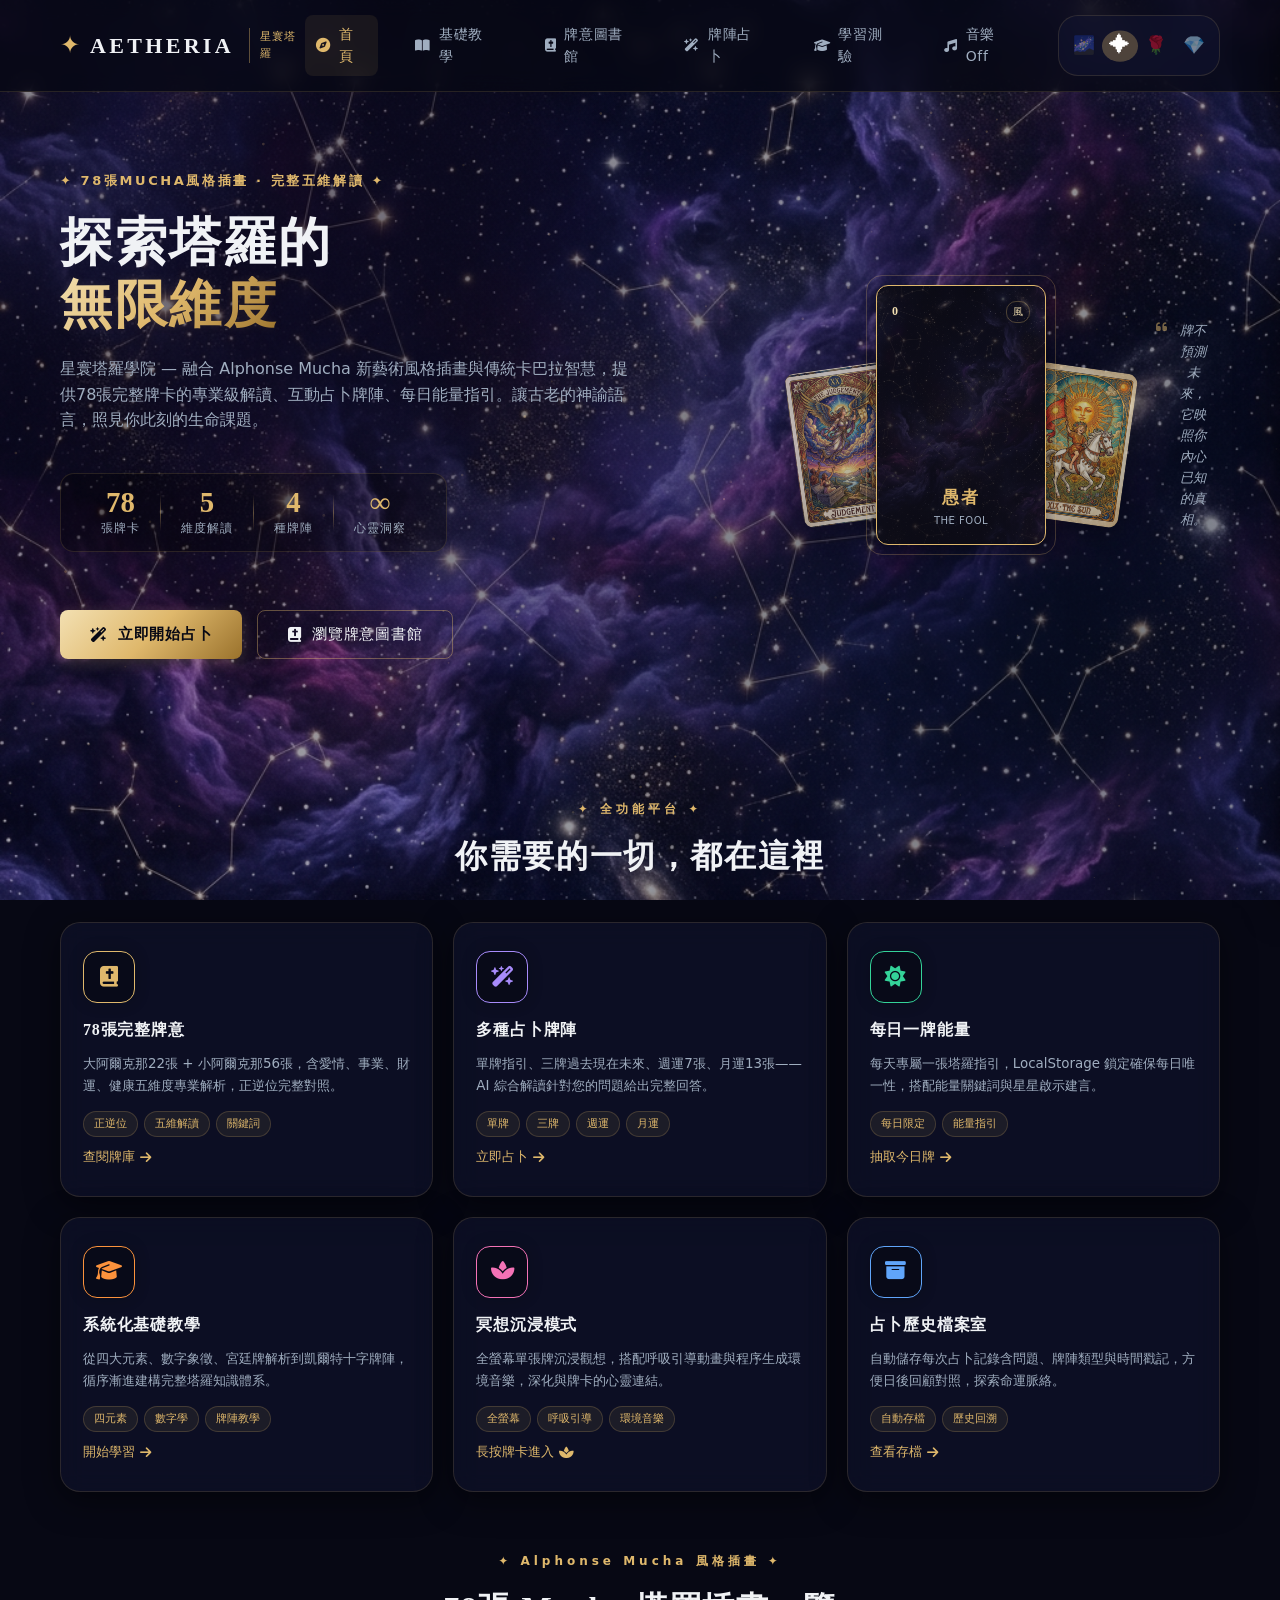
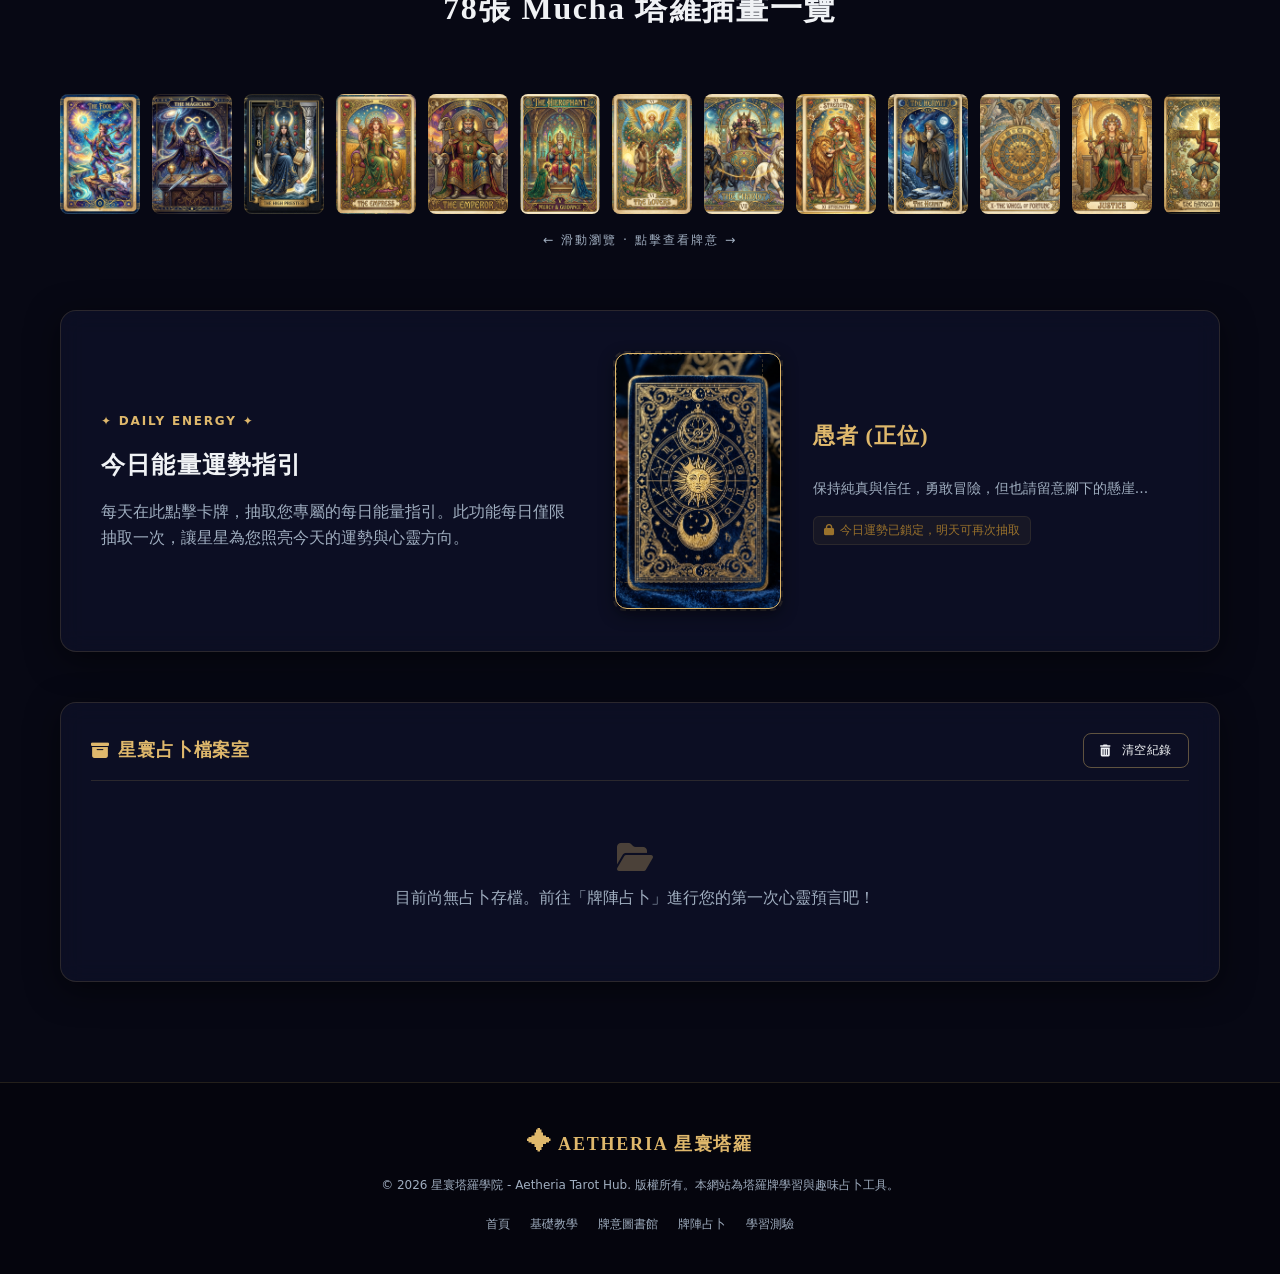
==== commit 02643a51: "Deploy: upload tarot-teaching to RAY repository" ====
--- a/index.html
+++ b/index.html
@@ -228,7 +228,7 @@
        字體 & 圖示
   ═══════════════════════════════════════════ -->
   <link rel="stylesheet" href="https://cdnjs.cloudflare.com/ajax/libs/font-awesome/6.4.0/css/all.min.css" integrity="sha512-iecdLmaskl7CVkqkXNQ/ZH/XLlvWZOJyj7Yy7tcenmpD1ypASozpmT/E0iPtmFIB46ZmdtAc9eNBvH0H/ZpiBw==" crossorigin="anonymous" referrerpolicy="no-referrer">
-  <link rel="stylesheet" href="style.css?v=20260625_v4">
+  <link rel="stylesheet" href="style.css?v=20260702_v1">
 </head>
 <body>
   <!-- 無障礙：鍵盤跳過導覽 -->
@@ -303,89 +303,164 @@
     
     <!-- SECTION 1: HOME -->
     <section id="section-home" class="page-section active">
+
+      <!-- ══ HERO ══ -->
       <div class="hero-section">
         <div class="hero-content">
-          <div class="hero-badge">✦ 探索命運的維度 ✦</div>
-          <h1 class="hero-title">啟迪直覺與心靈的<br><span class="gold-text">奧秘之鏡</span></h1>
-          <p class="hero-desc">歡迎來到星寰塔羅學院。這裡是一處融合古老占星美學與現代科技互動的靜謐之所。在這裡，你將揭開大阿爾克那的神秘面紗，親手撫摸命運的齒輪，並在繁星的指引下，學會傾聽內心深處的智慧與呼喚。</p>
+          <div class="hero-badge">✦ 78張Mucha風格插畫 · 完整五維解讀 ✦</div>
+          <h1 class="hero-title">探索塔羅的<br><span class="gold-text">無限維度</span></h1>
+          <p class="hero-desc">星寰塔羅學院 — 融合 Alphonse Mucha 新藝術風格插畫與傳統卡巴拉智慧，提供78張完整牌卡的專業級解讀、互動占卜牌陣、每日能量指引。讓古老的神諭語言，照見你此刻的生命課題。</p>
+          <div class="hero-stats">
+            <div class="hero-stat"><span class="stat-num">78</span><span class="stat-label">張牌卡</span></div>
+            <div class="hero-stat-divider"></div>
+            <div class="hero-stat"><span class="stat-num">5</span><span class="stat-label">維度解讀</span></div>
+            <div class="hero-stat-divider"></div>
+            <div class="hero-stat"><span class="stat-num">4</span><span class="stat-label">種牌陣</span></div>
+            <div class="hero-stat-divider"></div>
+            <div class="hero-stat"><span class="stat-num">∞</span><span class="stat-label">心靈洞察</span></div>
+          </div>
           <div class="hero-ctas">
             <button class="btn btn-primary btn-lg" id="home-cta-spreads">
-              <i class="fa-solid fa-star"></i> 開始占卜模擬
+              <i class="fa-solid fa-wand-magic-sparkles"></i> 立即開始占卜
             </button>
-            <button class="btn btn-outline btn-lg" id="home-cta-guide">
-              <i class="fa-solid fa-book"></i> 探索基礎教學
+            <button class="btn btn-outline btn-lg" id="home-cta-library">
+              <i class="fa-solid fa-book-bible"></i> 瀏覽牌意圖書館
             </button>
           </div>
         </div>
-        
-        <!-- Interactive Card Showcase -->
+
+        <!-- Interactive Card Showcase (3 rotating cards) -->
         <div class="hero-showcase">
-          <div class="showcase-card-container">
-            <div class="showcase-card back">
-              <div class="card-inner">
-                <div class="card-front-design">
-                  <div class="card-glow"></div>
-                  <!-- Will be rendered dynamically via JS -->
-                </div>
-                <div class="card-back-design">
-                  <div class="card-back-pattern">
-                    <div class="astrological-circle"></div>
-                    <div class="inner-cross"></div>
-                    <div class="center-star">✦</div>
+          <div class="showcase-trio">
+            <div class="showcase-card-wrap showcase-left">
+              <div class="showcase-card-mini" id="showcase-mini-left">
+                <div class="card-back-pattern"><div class="astrological-circle"></div><div class="center-star">✦</div></div>
+              </div>
+            </div>
+            <div class="showcase-card-wrap showcase-center">
+              <div class="showcase-card back">
+                <div class="card-inner">
+                  <div class="card-front-design">
+                    <div class="card-header"><span class="card-num">0</span><span class="card-el">風</span></div>
+                    <div class="card-artwork" id="hero-showcase-art"></div>
+                    <div class="card-footer-info">
+                      <span class="card-cn-name">愚者</span>
+                      <span class="card-en-name">The Fool</span>
+                    </div>
+                  </div>
+                  <div class="card-back-design">
+                    <div class="card-back-pattern"><div class="astrological-circle"></div><div class="inner-cross"></div><div class="center-star">✦</div></div>
                   </div>
                 </div>
               </div>
-            </div>
-            <div class="showcase-card front active-tilt">
-              <div class="card-inner">
-                <div class="card-front-design">
-                  <div class="card-header">
-                    <span class="card-num">0</span>
-                    <span class="card-el">風</span>
-                  </div>
-                  <div class="card-artwork" id="hero-showcase-art">
-                    <!-- Dynamic SVG for The Fool -->
-                  </div>
-                  <div class="card-footer-info">
-                    <span class="card-cn-name">愚者</span>
-                    <span class="card-en-name">The Fool</span>
-                  </div>
-                </div>
-                <div class="card-back-design">
-                  <div class="card-back-pattern">
-                    <div class="astrological-circle"></div>
-                    <div class="inner-cross"></div>
-                    <div class="center-star">✦</div>
-                  </div>
-                </div>
-              </div>
-            </div>
-          </div>
-        </div>
-      </div>
-
-      <!-- Quick Feature Grid -->
-      <div class="feature-grid">
-        <div class="feature-card glass-panel" id="feat-guide">
-          <div class="feat-icon"><i class="fa-solid fa-scroll"></i></div>
-          <h3>循序漸進的基礎教學</h3>
-          <p>從四大元素到正逆位解讀，快速掌握塔羅牌的運作核心與提問哲學。</p>
-          <span class="feat-link">閱讀指引 <i class="fa-solid fa-arrow-right"></i></span>
-        </div>
-        <div class="feature-card glass-panel" id="feat-library">
-          <div class="feat-icon"><i class="fa-solid fa-compass-drafting"></i></div>
-          <h3>22張大阿爾克那解讀</h3>
-          <p>提供豐富的象徵含義、正位與逆位、在愛情、事業與生活中的具體解答。</p>
-          <span class="feat-link">查閱牌庫 <i class="fa-solid fa-arrow-right"></i></span>
-        </div>
-        <div class="feature-card glass-panel" id="feat-spreads">
-          <div class="feat-icon"><i class="fa-solid fa-dice-d20"></i></div>
-          <h3>擬真 3D 牌陣占卜</h3>
-          <p>親自洗牌、抽牌並翻牌，支援單牌指引與三牌牌陣，探索過去現在未來。</p>
-          <span class="feat-link">立刻占卜 <i class="fa-solid fa-arrow-right"></i></span>
-      </div>
-
-      <!-- Daily Tarot Section -->
+              <div class="showcase-glow-ring"></div>
+            </div>
+            <div class="showcase-card-wrap showcase-right">
+              <div class="showcase-card-mini" id="showcase-mini-right">
+                <div class="card-back-pattern"><div class="astrological-circle"></div><div class="center-star">✦</div></div>
+              </div>
+            </div>
+          </div>
+          <!-- Rotating quote -->
+          <div class="showcase-quote" id="showcase-quote">
+            <i class="fa-solid fa-quote-left"></i>
+            <span id="quote-text">牌不預測未來，它映照你內心已知的真相。</span>
+          </div>
+        </div>
+      </div>
+
+      <!-- ══ 功能特色介紹 Feature Showcase ══ -->
+      <div class="features-showcase-section">
+        <div class="section-eyebrow">✦ 全功能平台 ✦</div>
+        <h2 class="features-section-title">你需要的一切，都在這裡</h2>
+        <div class="features-hex-grid">
+
+          <div class="fhex-card glass-panel" id="feat-library">
+            <div class="fhex-icon-ring">
+              <div class="fhex-icon"><i class="fa-solid fa-book-bible"></i></div>
+            </div>
+            <h3>78張完整牌意</h3>
+            <p>大阿爾克那22張 + 小阿爾克那56張，含愛情、事業、財運、健康五維度專業解析，正逆位完整對照。</p>
+            <div class="fhex-tags">
+              <span>正逆位</span><span>五維解讀</span><span>關鍵詞</span>
+            </div>
+            <span class="feat-link">查閱牌庫 <i class="fa-solid fa-arrow-right"></i></span>
+          </div>
+
+          <div class="fhex-card glass-panel" id="feat-spreads">
+            <div class="fhex-icon-ring" style="--feat-color:#a78bfa">
+              <div class="fhex-icon"><i class="fa-solid fa-wand-magic-sparkles"></i></div>
+            </div>
+            <h3>多種占卜牌陣</h3>
+            <p>單牌指引、三牌過去現在未來、週運7張、月運13張——AI 綜合解讀針對您的問題給出完整回答。</p>
+            <div class="fhex-tags">
+              <span>單牌</span><span>三牌</span><span>週運</span><span>月運</span>
+            </div>
+            <span class="feat-link">立即占卜 <i class="fa-solid fa-arrow-right"></i></span>
+          </div>
+
+          <div class="fhex-card glass-panel" id="feat-daily">
+            <div class="fhex-icon-ring" style="--feat-color:#34d399">
+              <div class="fhex-icon"><i class="fa-solid fa-sun"></i></div>
+            </div>
+            <h3>每日一牌能量</h3>
+            <p>每天專屬一張塔羅指引，LocalStorage 鎖定確保每日唯一性，搭配能量關鍵詞與星星啟示建言。</p>
+            <div class="fhex-tags">
+              <span>每日限定</span><span>能量指引</span>
+            </div>
+            <span class="feat-link">抽取今日牌 <i class="fa-solid fa-arrow-right"></i></span>
+          </div>
+
+          <div class="fhex-card glass-panel" id="feat-guide">
+            <div class="fhex-icon-ring" style="--feat-color:#fb923c">
+              <div class="fhex-icon"><i class="fa-solid fa-graduation-cap"></i></div>
+            </div>
+            <h3>系統化基礎教學</h3>
+            <p>從四大元素、數字象徵、宮廷牌解析到凱爾特十字牌陣，循序漸進建構完整塔羅知識體系。</p>
+            <div class="fhex-tags">
+              <span>四元素</span><span>數字學</span><span>牌陣教學</span>
+            </div>
+            <span class="feat-link">開始學習 <i class="fa-solid fa-arrow-right"></i></span>
+          </div>
+
+          <div class="fhex-card glass-panel">
+            <div class="fhex-icon-ring" style="--feat-color:#f472b6">
+              <div class="fhex-icon"><i class="fa-solid fa-spa"></i></div>
+            </div>
+            <h3>冥想沉浸模式</h3>
+            <p>全螢幕單張牌沉浸觀想，搭配呼吸引導動畫與程序生成環境音樂，深化與牌卡的心靈連結。</p>
+            <div class="fhex-tags">
+              <span>全螢幕</span><span>呼吸引導</span><span>環境音樂</span>
+            </div>
+            <span class="feat-link">長按牌卡進入 <i class="fa-solid fa-spa"></i></span>
+          </div>
+
+          <div class="fhex-card glass-panel">
+            <div class="fhex-icon-ring" style="--feat-color:#60a5fa">
+              <div class="fhex-icon"><i class="fa-solid fa-box-archive"></i></div>
+            </div>
+            <h3>占卜歷史檔案室</h3>
+            <p>自動儲存每次占卜記錄含問題、牌陣類型與時間戳記，方便日後回顧對照，探索命運脈絡。</p>
+            <div class="fhex-tags">
+              <span>自動存檔</span><span>歷史回溯</span>
+            </div>
+            <span class="feat-link">查看存檔 <i class="fa-solid fa-arrow-right"></i></span>
+          </div>
+
+        </div>
+      </div>
+
+      <!-- ══ 牌組預覽 Card Gallery Strip ══ -->
+      <div class="card-gallery-section">
+        <div class="section-eyebrow">✦ Alphonse Mucha 風格插畫 ✦</div>
+        <h2 class="features-section-title">78張 Mucha 塔羅插畫一覽</h2>
+        <div class="card-gallery-strip" id="card-gallery-strip">
+          <!-- Populated by JS -->
+        </div>
+        <p class="gallery-caption">← 滑動瀏覽 · 點擊查看牌意 →</p>
+      </div>
+
+      <!-- ══ 每日一牌 Daily Tarot ══ -->
       <div class="daily-tarot-section glass-panel" id="daily-tarot-widget">
         <div class="daily-tarot-intro">
           <div class="daily-badge">✦ DAILY ENERGY ✦</div>
@@ -395,7 +470,6 @@
         <div class="daily-tarot-card-space">
           <div class="daily-card-container">
             <div class="daily-card-slot" id="daily-card-slot">
-              <!-- Interactive card back button -->
               <div class="deck-card-back clickable" id="daily-draw-btn">
                 <div class="card-back-pattern">
                   <div class="astrological-circle"></div>
@@ -406,16 +480,14 @@
           </div>
           <div class="daily-tarot-result hidden" id="daily-tarot-result">
             <h3 class="daily-card-title-text" id="daily-result-title">愚者 (正位)</h3>
-            <div class="daily-keywords" id="daily-result-keywords">
-              <!-- keywords tags -->
-            </div>
+            <div class="daily-keywords" id="daily-result-keywords"></div>
             <p class="daily-advice" id="daily-result-advice">保持純真與信任，勇敢冒險，但也請留意腳下的懸崖...</p>
             <span class="daily-status-locked"><i class="fa-solid fa-lock"></i> 今日運勢已鎖定，明天可再次抽取</span>
           </div>
         </div>
       </div>
 
-      <!-- History Archive Section -->
+      <!-- ══ 占卜歷史 History Archive ══ -->
       <div class="history-archive-section glass-panel" id="history-archive-panel">
         <div class="archive-header">
           <h3><i class="fa-solid fa-box-archive"></i> 星寰占卜檔案室</h3>
@@ -428,7 +500,11 @@
           </div>
         </div>
       </div>
+
+
     </section>
+
+
 
     <!-- SECTION 2: GUIDE -->
     <section id="section-guide" class="page-section">
@@ -989,22 +1065,22 @@
             </div>
 
             <div class="info-block card-meaning-block upright">
-              <h3 id="modal-info-upright-title">正位：自由與新起點</h3>
-              <p id="modal-info-upright-meaning">代表一個全新的開始、踏上旅程、心胸開放...</p>
+              <h3 id="modal-info-upright-title">正位 △</h3>
+              <p id="modal-info-upright-meaning">代表一個全新的開始...</p>
               <div class="meaning-details">
-                <p><strong><i class="fa-solid fa-heart"></i> 愛情解讀：</strong> <span id="modal-info-upright-love">一段充滿新鮮感的關係。</span></p>
-                <p><strong><i class="fa-solid fa-briefcase"></i> 事業解讀：</strong> <span id="modal-info-upright-career">適合開創新的事業。</span></p>
-                <p><strong><i class="fa-solid fa-compass"></i> 給你的啟示：</strong> <span id="modal-info-upright-advice">保持純真，勇敢冒險。</span></p>
+                <p><strong><i class="fa-solid fa-heart"></i> 關係・情感：</strong> <span id="modal-info-upright-love">一段關係。</span></p>
+                <p><strong><i class="fa-solid fa-briefcase"></i> 事業・財務：</strong> <span id="modal-info-upright-career">開創。</span></p>
+                <p><strong><i class="fa-solid fa-compass"></i> 偉特核心詮釋：</strong> <span id="modal-info-upright-advice">啟示。</span></p>
               </div>
             </div>
 
             <div class="info-block card-meaning-block reversed">
-              <h3 id="modal-info-reversed-title">逆位：魯莽與逃避責任</h3>
-              <p id="modal-info-reversed-meaning">代表盲目冒險、不顧後果...</p>
+              <h3 id="modal-info-reversed-title">逆位 ▽</h3>
+              <p id="modal-info-reversed-meaning">代表盲目冒險...</p>
               <div class="meaning-details">
-                <p><strong><i class="fa-solid fa-heart"></i> 愛情解讀：</strong> <span id="modal-info-reversed-love">關係中缺乏承諾。</span></p>
-                <p><strong><i class="fa-solid fa-briefcase"></i> 事業解讀：</strong> <span id="modal-info-reversed-career">缺乏計劃的創業。</span></p>
-                <p><strong><i class="fa-solid fa-compass"></i> 給你的啟示：</strong> <span id="modal-info-reversed-advice">行動前多做功課。</span></p>
+                <p><strong><i class="fa-solid fa-heart"></i> 關係・情感：</strong> <span id="modal-info-reversed-love">承諾。</span></p>
+                <p><strong><i class="fa-solid fa-briefcase"></i> 事業・財務：</strong> <span id="modal-info-reversed-career">創業。</span></p>
+                <p><strong><i class="fa-solid fa-compass"></i> 偉特核心詮釋：</strong> <span id="modal-info-reversed-advice">行動。</span></p>
               </div>
             </div>
           </div>
@@ -1058,6 +1134,7 @@
   <script src="cards.js?v=20260625_v4"></script>
   <script src="minor_cards.js?v=20260625_v4"></script>
   <script src="app.js?v=20260625_v4"></script>
+  <script src="homepage.js?v=20260702_v1"></script>
 
   <!-- ═══════════════════════════════════════════
        PWA Service Worker 註冊
--- a/style.css
+++ b/style.css
@@ -1462,21 +1462,100 @@
   color: var(--text-muted);
 }
 
-.analysis-meaning-desc {
-  font-size: 14px;
-  line-height: 1.7;
-}
-
+/* 偉特原著意涵主體 */
+.analysis-meaning-section {
+  margin: 10px 0 14px;
+  padding: 14px 16px;
+  background: rgba(255,255,255,0.03);
+  border-radius: 8px;
+  border: 1px solid rgba(223,184,108,0.12);
+}
+
+.analysis-meaning-main {
+  font-size: 13.5px;
+  line-height: 1.85;
+  color: var(--text-primary);
+}
+
+/* 關係・事業 雙欄 */
+.analysis-detail-grid {
+  display: grid;
+  grid-template-columns: 1fr 1fr;
+  gap: 10px;
+  margin: 10px 0;
+}
+
+@media (max-width: 600px) {
+  .analysis-detail-grid { grid-template-columns: 1fr; }
+}
+
+.analysis-detail-item {
+  display: flex;
+  flex-direction: column;
+  gap: 4px;
+  background: rgba(255,255,255,0.025);
+  border-radius: 7px;
+  padding: 10px 14px;
+  border: 1px solid rgba(255,255,255,0.06);
+}
+
+.detail-label {
+  font-size: 10.5px;
+  font-weight: 600;
+  letter-spacing: 0.08em;
+  color: var(--gold);
+  text-transform: uppercase;
+  opacity: 0.85;
+}
+
+.detail-value {
+  font-size: 12.5px;
+  line-height: 1.65;
+  color: var(--text-muted);
+}
+
+/* 偉特核心詮釋欄 */
 .analysis-advice-box {
   background: rgba(223, 184, 108, 0.04);
   border-left: 2px solid var(--gold);
   padding: 12px 18px;
   border-radius: 0 8px 8px 0;
-  font-size: 13.5px;
-}
-
-.analysis-advice-box strong {
-  color: var(--gold);
+  margin: 10px 0;
+}
+
+.advice-label {
+  display: block;
+  font-size: 10px;
+  font-weight: 700;
+  letter-spacing: 0.1em;
+  color: var(--gold);
+  text-transform: uppercase;
+  margin-bottom: 6px;
+  opacity: 0.9;
+}
+
+.analysis-advice-box p {
+  font-size: 13px;
+  line-height: 1.75;
+  color: var(--text-primary);
+}
+
+/* 關鍵詞標籤 */
+.analysis-keywords {
+  display: flex;
+  flex-wrap: wrap;
+  gap: 6px;
+  margin-top: 12px;
+}
+
+.kw-tag {
+  font-size: 11px;
+  padding: 3px 10px;
+  border-radius: 20px;
+  background: rgba(223,184,108,0.08);
+  border: 1px solid rgba(223,184,108,0.2);
+  color: var(--gold-light);
+  letter-spacing: 0.04em;
 }
 
 .interpretation-footer {
@@ -3587,3 +3666,514 @@
   color: var(--gold);
   background: var(--gold-glow);
 }
+
+
+/* ============================================================
+   首頁擴充 CSS - Homepage Redesign + Mobile Fixes + Synthesis
+   ============================================================ */
+
+/* ── Hero Stats Bar ── */
+.hero-stats {
+  display: flex;
+  align-items: center;
+  gap: 0;
+  margin: 20px 0 28px;
+  padding: 14px 20px;
+  background: rgba(0,0,0,0.3);
+  border: 1px solid var(--border-glass);
+  border-radius: 14px;
+  width: fit-content;
+}
+.hero-stat {
+  display: flex;
+  flex-direction: column;
+  align-items: center;
+  padding: 0 20px;
+}
+.stat-num {
+  font-size: 1.8rem;
+  font-weight: 900;
+  color: var(--gold);
+  font-family: 'Cinzel', serif;
+  line-height: 1;
+}
+.stat-label {
+  font-size: 0.72rem;
+  color: var(--text-muted);
+  letter-spacing: 1px;
+  margin-top: 2px;
+}
+.hero-stat-divider {
+  width: 1px;
+  height: 36px;
+  background: linear-gradient(to bottom, transparent, var(--border-glass-hover), transparent);
+}
+
+/* ── Showcase Trio (3 cards side by side) ── */
+.showcase-trio {
+  display: flex;
+  align-items: flex-end;
+  justify-content: center;
+  gap: 0;
+  position: relative;
+}
+.showcase-card-wrap { position: relative; }
+.showcase-left, .showcase-right {
+  z-index: 1;
+  margin-bottom: 20px;
+}
+.showcase-center { z-index: 2; }
+
+.showcase-card-mini {
+  width: 100px;
+  height: 155px;
+  border-radius: 10px;
+  background: linear-gradient(160deg, #1a1040, #0d0825);
+  border: 1px solid var(--border-glass);
+  overflow: hidden;
+  opacity: 0.7;
+  box-shadow: 0 8px 24px rgba(0,0,0,0.4);
+}
+.showcase-left .showcase-card-mini { transform: rotate(-8deg) translateX(18px); }
+.showcase-right .showcase-card-mini { transform: rotate(8deg) translateX(-18px); }
+
+.showcase-glow-ring {
+  position: absolute;
+  inset: -10px;
+  border-radius: 16px;
+  border: 1px solid rgba(223,184,108,0.25);
+  animation: glowPulse 3s ease-in-out infinite;
+  pointer-events: none;
+}
+@keyframes glowPulse {
+  0%, 100% { box-shadow: 0 0 20px rgba(223,184,108,0.1); opacity: 0.5; }
+  50% { box-shadow: 0 0 40px rgba(223,184,108,0.3); opacity: 1; }
+}
+
+.showcase-quote {
+  margin-top: 20px;
+  text-align: center;
+  color: var(--text-muted);
+  font-size: 0.82rem;
+  font-style: italic;
+  letter-spacing: 0.5px;
+  display: flex;
+  align-items: flex-start;
+  gap: 8px;
+  justify-content: center;
+  padding: 0 10px;
+  min-height: 36px;
+  transition: opacity 0.5s;
+}
+.showcase-quote i { color: var(--gold); opacity: 0.5; font-size: 0.8rem; flex-shrink: 0; margin-top: 2px; }
+
+/* ── Features Section ── */
+.features-showcase-section {
+  margin: 70px 0 50px;
+}
+.section-eyebrow {
+  text-align: center;
+  color: var(--gold);
+  font-size: 0.75rem;
+  letter-spacing: 4px;
+  font-weight: 600;
+  margin-bottom: 12px;
+}
+.features-section-title {
+  text-align: center;
+  font-size: clamp(1.4rem, 4vw, 2rem);
+  font-weight: 700;
+  color: var(--text-primary);
+  margin-bottom: 40px;
+  font-family: 'Cinzel', serif;
+}
+
+.features-hex-grid {
+  display: grid;
+  grid-template-columns: repeat(3, 1fr);
+  gap: 20px;
+}
+
+.fhex-card {
+  padding: 28px 22px;
+  border-radius: 20px;
+  display: flex;
+  flex-direction: column;
+  gap: 10px;
+  cursor: pointer;
+  transition: transform 0.25s, box-shadow 0.25s;
+  position: relative;
+  overflow: hidden;
+}
+.fhex-card::before {
+  content: '';
+  position: absolute;
+  top: 0; left: 0; right: 0;
+  height: 2px;
+  background: linear-gradient(90deg, transparent, var(--feat-color, var(--gold)), transparent);
+  opacity: 0;
+  transition: opacity 0.3s;
+}
+.fhex-card:hover { transform: translateY(-4px); box-shadow: 0 16px 40px rgba(0,0,0,0.3); }
+.fhex-card:hover::before { opacity: 1; }
+
+.fhex-icon-ring {
+  --feat-color: var(--gold);
+  width: 52px;
+  height: 52px;
+  border-radius: 14px;
+  background: rgba(0,0,0,0.3);
+  border: 1px solid var(--feat-color);
+  display: flex;
+  align-items: center;
+  justify-content: center;
+  margin-bottom: 4px;
+  box-shadow: 0 0 16px rgba(0,0,0,0.2);
+}
+.fhex-icon {
+  font-size: 1.3rem;
+  color: var(--feat-color);
+}
+.fhex-card h3 {
+  font-size: 1rem;
+  font-weight: 700;
+  color: var(--text-primary);
+}
+.fhex-card p {
+  font-size: 0.84rem;
+  color: var(--text-muted);
+  line-height: 1.65;
+  flex: 1;
+}
+.fhex-tags {
+  display: flex;
+  flex-wrap: wrap;
+  gap: 6px;
+  margin-top: 4px;
+}
+.fhex-tags span {
+  font-size: 0.7rem;
+  padding: 3px 10px;
+  border-radius: 20px;
+  background: rgba(223,184,108,0.08);
+  color: var(--gold);
+  border: 1px solid rgba(223,184,108,0.2);
+}
+
+/* ── Card Gallery Strip ── */
+.card-gallery-section {
+  margin: 60px 0;
+}
+.card-gallery-strip {
+  display: flex;
+  gap: 12px;
+  overflow-x: auto;
+  padding: 20px 4px 28px;
+  scroll-snap-type: x mandatory;
+  -webkit-overflow-scrolling: touch;
+  scrollbar-width: thin;
+  scrollbar-color: var(--gold) transparent;
+}
+.card-gallery-strip::-webkit-scrollbar { height: 4px; }
+.card-gallery-strip::-webkit-scrollbar-thumb { background: var(--gold); border-radius: 2px; }
+.card-gallery-strip::-webkit-scrollbar-track { background: transparent; }
+
+.gallery-card-thumb {
+  flex-shrink: 0;
+  width: 80px;
+  height: 120px;
+  border-radius: 8px;
+  border: 1px solid var(--border-glass);
+  cursor: pointer;
+  scroll-snap-align: start;
+  background-size: cover;
+  background-position: center;
+  background-color: #1a1040;
+  transition: transform 0.2s, border-color 0.2s, box-shadow 0.2s;
+  position: relative;
+  overflow: hidden;
+}
+.gallery-card-thumb:hover {
+  transform: translateY(-6px) scale(1.05);
+  border-color: var(--gold);
+  box-shadow: 0 8px 24px rgba(223,184,108,0.3);
+  z-index: 2;
+}
+.gallery-card-thumb .gallery-thumb-name {
+  position: absolute;
+  bottom: 0;
+  left: 0;
+  right: 0;
+  background: linear-gradient(transparent, rgba(0,0,0,0.85));
+  padding: 12px 4px 4px;
+  font-size: 0.55rem;
+  text-align: center;
+  color: var(--gold);
+  opacity: 0;
+  transition: opacity 0.2s;
+}
+.gallery-card-thumb:hover .gallery-thumb-name { opacity: 1; }
+.gallery-card-thumb .thumb-icon {
+  display: flex;
+  align-items: center;
+  justify-content: center;
+  height: 100%;
+  color: var(--gold);
+  font-size: 1.5rem;
+  opacity: 0.4;
+}
+.gallery-caption {
+  text-align: center;
+  font-size: 0.78rem;
+  color: var(--text-muted);
+  margin-top: -12px;
+  letter-spacing: 2px;
+}
+
+/* ── Three-Card Synthesis Panel ── */
+.synthesis-panel {
+  margin-top: 32px;
+  padding: 28px;
+  border-radius: 18px;
+  background: linear-gradient(135deg, rgba(30,15,60,0.7), rgba(10,8,25,0.85));
+  border: 1px solid rgba(223,184,108,0.3);
+  border-left: 4px solid var(--gold);
+  position: relative;
+  overflow: hidden;
+}
+.synthesis-panel::before {
+  content: '';
+  position: absolute;
+  top: 0; left: 0; right: 0;
+  height: 100%;
+  background: radial-gradient(ellipse at top left, rgba(223,184,108,0.06), transparent 60%);
+  pointer-events: none;
+}
+.synthesis-header {
+  display: flex;
+  align-items: center;
+  gap: 12px;
+  margin-bottom: 18px;
+}
+.synthesis-icon {
+  width: 44px;
+  height: 44px;
+  border-radius: 50%;
+  background: var(--gold-glow);
+  border: 1px solid var(--gold);
+  display: flex;
+  align-items: center;
+  justify-content: center;
+  font-size: 1.1rem;
+  color: var(--gold);
+  flex-shrink: 0;
+}
+.synthesis-header-text h3 {
+  color: var(--gold);
+  font-size: 1.05rem;
+  margin-bottom: 3px;
+  font-family: 'Cinzel', serif;
+}
+.synthesis-header-text p {
+  font-size: 0.78rem;
+  color: var(--text-muted);
+}
+.synthesis-body {
+  color: var(--text-primary);
+  font-size: 0.92rem;
+  line-height: 1.85;
+  letter-spacing: 0.3px;
+}
+.synthesis-body p { margin-bottom: 12px; }
+.synthesis-body p:last-child { margin-bottom: 0; }
+.synthesis-body strong { color: var(--gold); }
+.synthesis-tags {
+  display: flex;
+  flex-wrap: wrap;
+  gap: 8px;
+  margin-top: 16px;
+  padding-top: 16px;
+  border-top: 1px solid rgba(223,184,108,0.15);
+}
+.synthesis-tags span {
+  padding: 4px 14px;
+  border-radius: 20px;
+  font-size: 0.75rem;
+  background: rgba(0,0,0,0.3);
+  border: 1px solid rgba(223,184,108,0.2);
+  color: var(--gold);
+}
+
+/* ============================================================
+   📱 MOBILE RESPONSIVE — COMPREHENSIVE FIX
+   ============================================================ */
+
+@media (max-width: 768px) {
+
+  /* ── Container ── */
+  .container {
+    padding: 70px 12px 24px !important;
+  }
+
+  /* ── Hero ── */
+  .hero-section {
+    grid-template-columns: 1fr !important;
+    gap: 32px !important;
+    text-align: center;
+    padding: 24px 0 !important;
+  }
+  .hero-title {
+    font-size: clamp(2rem, 8vw, 2.8rem) !important;
+  }
+  .hero-badge { font-size: 0.65rem; letter-spacing: 2px; }
+  .hero-desc { font-size: 0.9rem; }
+  .hero-stats {
+    justify-content: center;
+    flex-wrap: wrap;
+    width: 100%;
+    gap: 0;
+    padding: 12px 8px;
+  }
+  .hero-stat { padding: 0 10px; }
+  .stat-num { font-size: 1.3rem; }
+  .hero-ctas {
+    flex-direction: column;
+    align-items: center;
+    gap: 12px;
+  }
+  .hero-ctas .btn { width: 100%; max-width: 280px; }
+
+  /* ── Showcase ── */
+  .hero-showcase { order: -1; }
+  .showcase-trio {
+    transform: scale(0.85);
+    transform-origin: center;
+  }
+  .showcase-card-mini { width: 80px; height: 124px; }
+
+  /* ── Features hex grid ── */
+  .features-hex-grid {
+    grid-template-columns: 1fr !important;
+    gap: 14px !important;
+  }
+  .fhex-card { padding: 20px 18px; }
+
+  /* ── Card Gallery ── */
+  .card-gallery-strip { padding: 16px 0 20px; gap: 8px; }
+  .gallery-card-thumb { width: 68px; height: 104px; }
+
+  /* ── Daily Tarot ── */
+  .daily-tarot-section {
+    grid-template-columns: 1fr !important;
+    padding: 24px 18px !important;
+    gap: 24px !important;
+  }
+  .daily-tarot-card-space {
+    flex-direction: column;
+    align-items: center;
+    gap: 20px;
+  }
+  .daily-card-container { width: 140px; height: 210px; }
+
+  /* ── Guide Layout ── */
+  .guide-layout {
+    grid-template-columns: 1fr !important;
+    gap: 20px !important;
+  }
+  .guide-sidebar { display: none; }
+
+  /* ── Library Grid ── */
+  .library-grid {
+    grid-template-columns: repeat(2, 1fr) !important;
+    gap: 12px !important;
+  }
+  .library-card { min-height: 220px; }
+  .library-card .card-artwork { height: 100px; }
+
+  /* ── Spread Options ── */
+  .spread-options {
+    grid-template-columns: 1fr !important;
+    gap: 12px !important;
+  }
+  .spread-config-panel { padding: 20px 16px; }
+  .deck-mode-options { flex-direction: column; gap: 10px; }
+
+  /* ── Drawing Board (Slots) ── */
+  .slots-container {
+    gap: 8px !important;
+    grid-template-columns: repeat(3, 1fr) !important;
+  }
+  .slot { min-width: 0; }
+  .slot-card-wrapper { height: 140px; }
+  .slot-label--three .slot-title { font-size: 1rem !important; letter-spacing: 2px; }
+  .slot-label--three .slot-num { font-size: 1.1rem !important; }
+  .slot-label--three .slot-sub { display: none; }
+  .drawing-board { gap: 16px; }
+  .deck-area { display: flex; justify-content: center; }
+
+  /* ── Interpretation Panel ── */
+  .card-analysis-row {
+    grid-template-columns: 1fr !important;
+    justify-items: center;
+    text-align: center;
+    gap: 16px !important;
+  }
+  .analysis-text-col { width: 100%; }
+  .analysis-card-title { justify-content: center; flex-wrap: wrap; gap: 6px; }
+  .analysis-advice-box { text-align: left; }
+  .rtb-inner { padding: 12px 14px; }
+  .rtb-time { flex-wrap: wrap; gap: 6px; font-size: 0.8rem; }
+  .interpretation-footer {
+    flex-wrap: wrap;
+    gap: 10px;
+  }
+  .interpretation-footer .btn { flex: 1 1 calc(50% - 5px); min-width: 120px; font-size: 0.8rem; }
+
+  /* ── Synthesis Panel ── */
+  .synthesis-panel { padding: 20px 16px; }
+  .synthesis-body { font-size: 0.87rem; }
+
+  /* ── Quiz ── */
+  .quiz-container { padding: 0; }
+  .quiz-start-panel, .quiz-gameplay-panel, .quiz-results-panel { padding: 20px 16px; }
+  .quiz-choices { gap: 10px; }
+  .quiz-choice-btn { padding: 12px 14px; font-size: 0.88rem; }
+  .leaderboard-entry { grid-template-columns: 20px 1fr auto; font-size: 0.8rem; }
+  .results-actions { flex-direction: column; }
+  .results-actions .btn { width: 100%; }
+
+  /* ── Modal ── */
+  .modal-container {
+    width: 96vw !important;
+    max-width: 96vw !important;
+    padding: 20px 16px !important;
+    max-height: 88vh;
+    overflow-y: auto;
+  }
+  .modal-wide { width: 96vw !important; }
+  .compare-selectors { grid-template-columns: 1fr !important; }
+  .compare-result { grid-template-columns: 1fr !important; }
+  .compare-divider { flex-direction: row; padding: 0; }
+  .compare-divider-line { width: 40px; height: 2px; }
+
+  /* ── History Archive ── */
+  .archive-entry { flex-direction: column; gap: 8px; align-items: flex-start; }
+
+  /* ── Footer ── */
+  footer .footer-container { flex-direction: column; gap: 16px; text-align: center; }
+  .footer-links { flex-wrap: wrap; justify-content: center; gap: 8px; }
+
+  /* ── Nav ── */
+  nav { display: none !important; }
+  .menu-toggle { display: block !important; }
+}
+
+/* Extra small phones */
+@media (max-width: 400px) {
+  .library-grid { grid-template-columns: 1fr !important; }
+  .hero-title { font-size: 1.8rem !important; }
+  .stat-num { font-size: 1.1rem; }
+  .showcase-trio { transform: scale(0.7); }
+  .hero-stats { padding: 10px 4px; }
+  .hero-stat { padding: 0 6px; }
+}
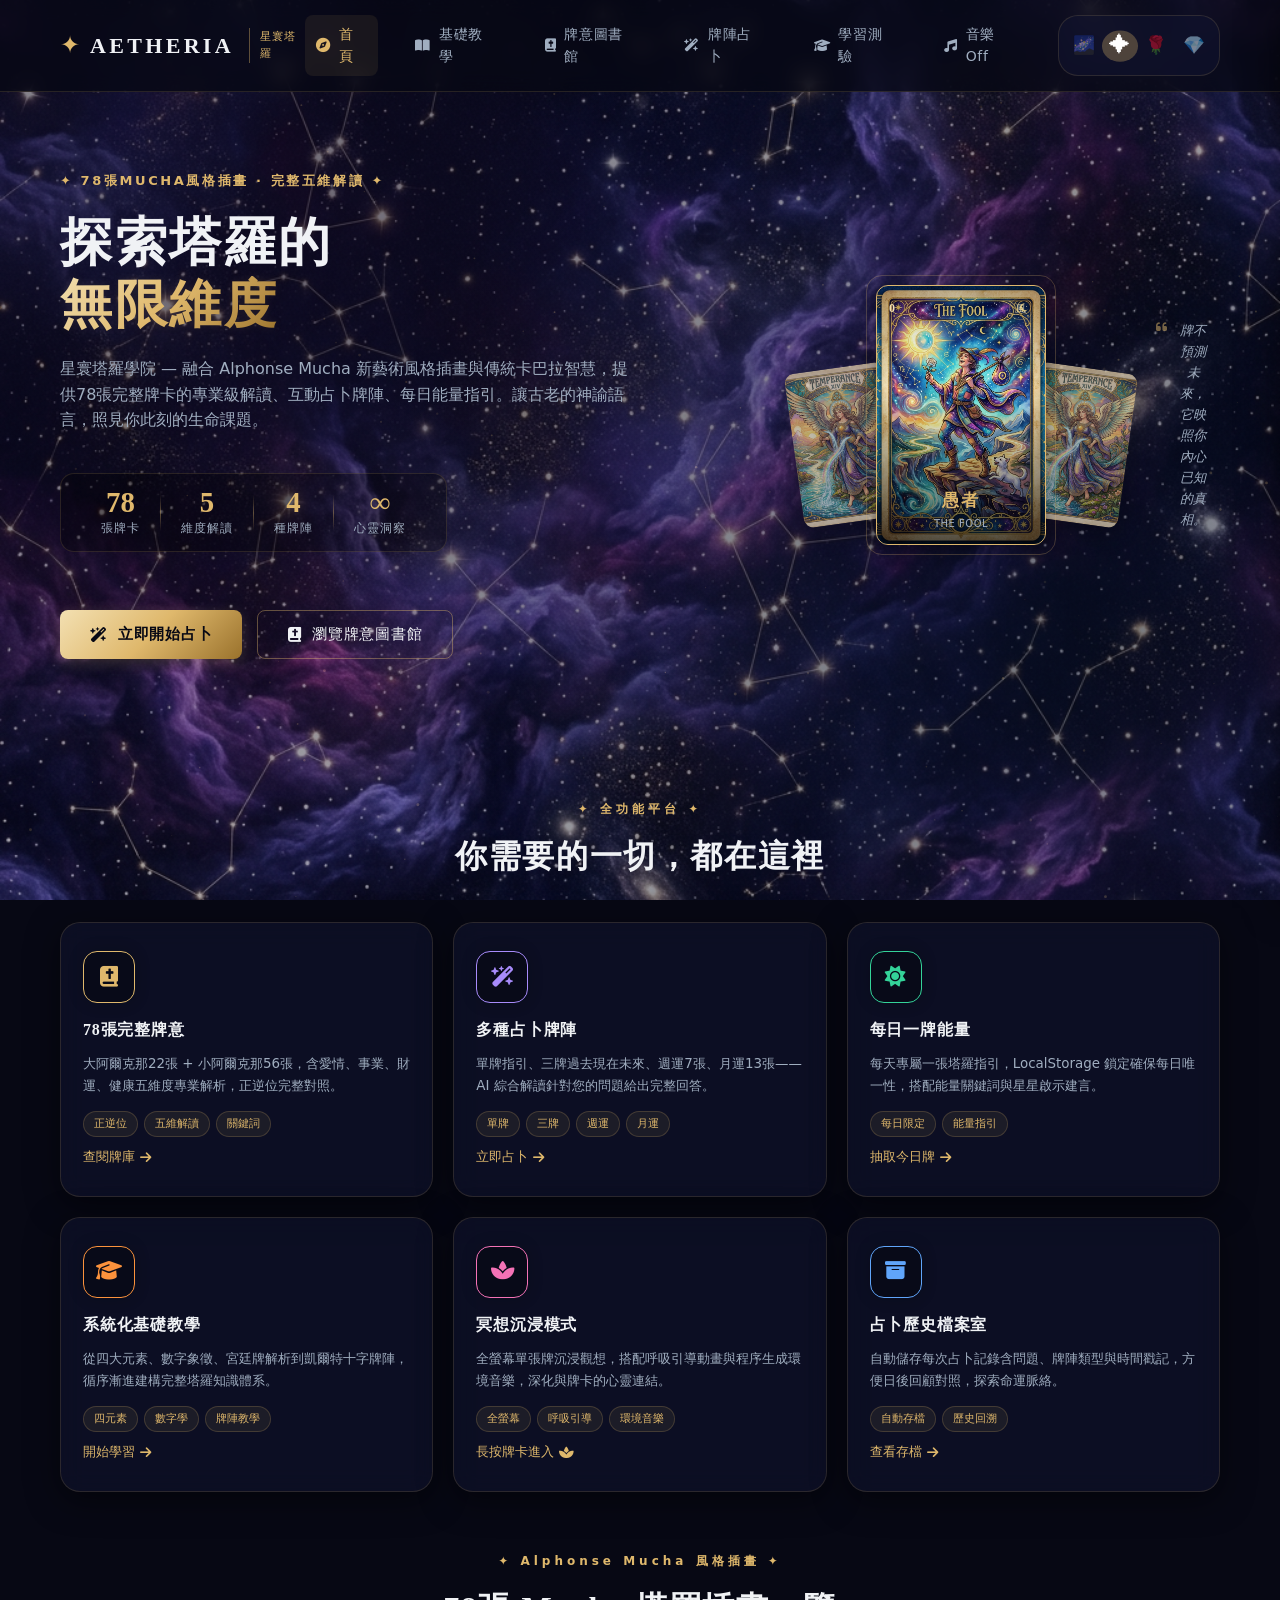
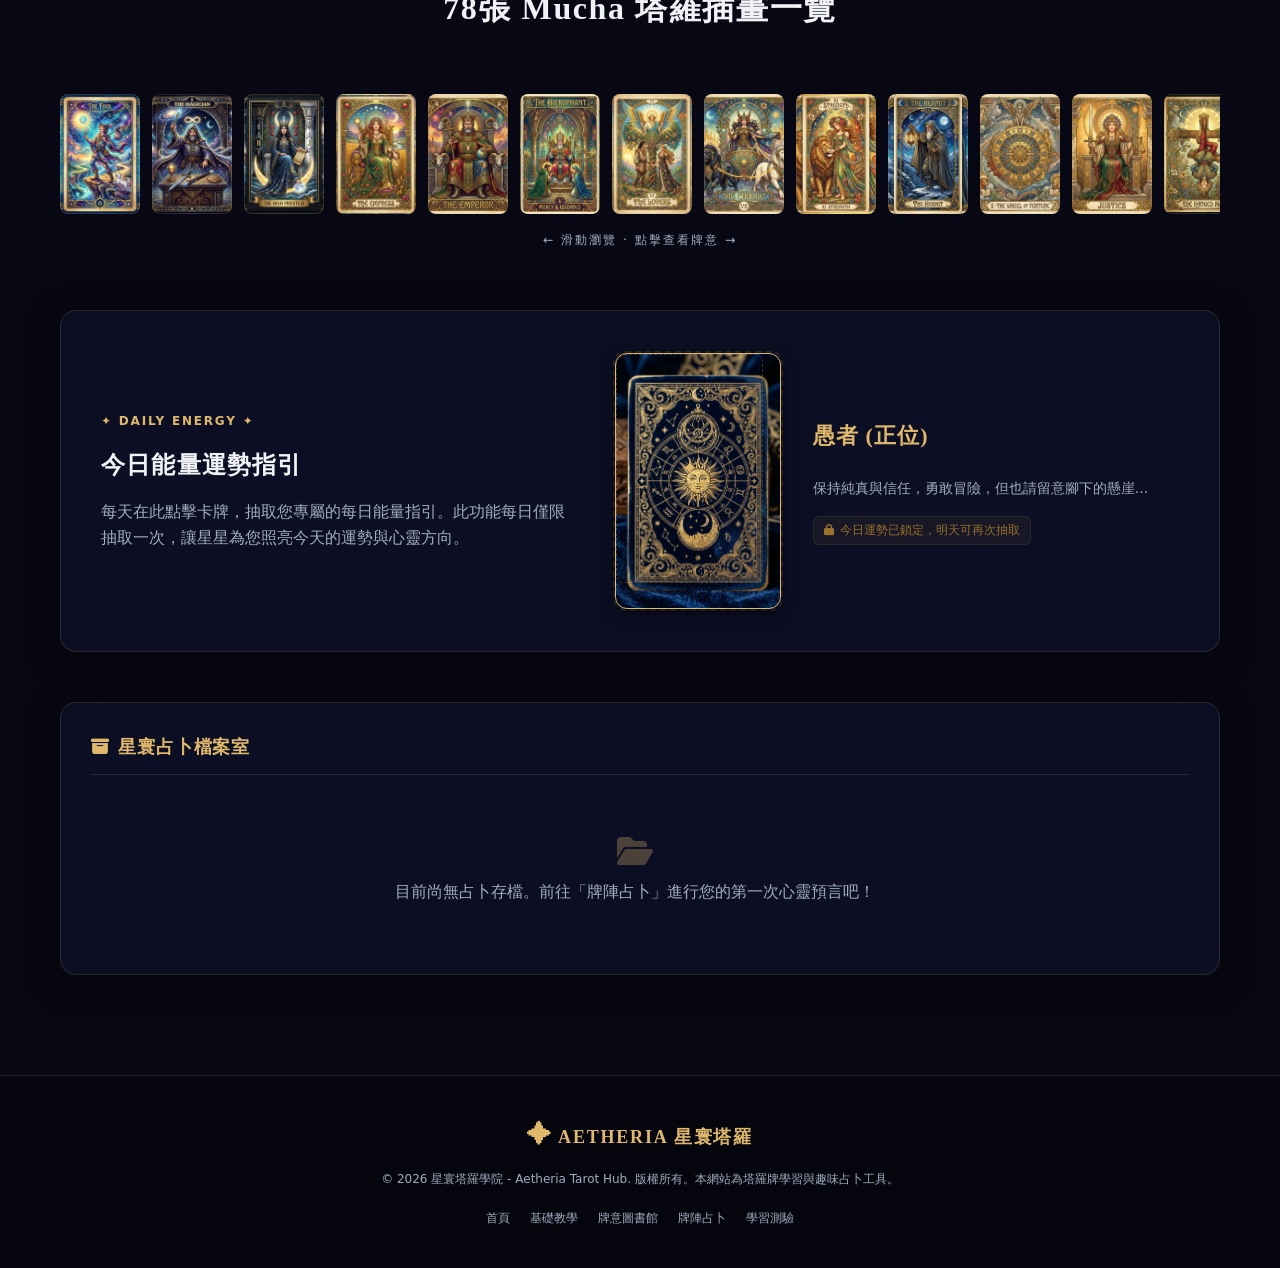
==== commit 5cfd201c: "Deploy: upload tarot-teaching to RAY repository" ====
--- a/index.html
+++ b/index.html
@@ -229,6 +229,7 @@
   ═══════════════════════════════════════════ -->
   <link rel="stylesheet" href="https://cdnjs.cloudflare.com/ajax/libs/font-awesome/6.4.0/css/all.min.css" integrity="sha512-iecdLmaskl7CVkqkXNQ/ZH/XLlvWZOJyj7Yy7tcenmpD1ypASozpmT/E0iPtmFIB46ZmdtAc9eNBvH0H/ZpiBw==" crossorigin="anonymous" referrerpolicy="no-referrer">
   <link rel="stylesheet" href="style.css?v=20260702_v1">
+  <link rel="stylesheet" href="homepage_extra.css?v=20260702_v1">
 </head>
 <body>
   <!-- 無障礙：鍵盤跳過導覽 -->
--- a/homepage_extra.css
+++ b/homepage_extra.css
@@ -0,0 +1,855 @@
+/* ============================================================
+   首頁擴充 CSS - Homepage Redesign + Mobile Fixes + Synthesis
+   ============================================================ */
+
+/* ── Hero Stats Bar ── */
+.hero-stats {
+  display: flex;
+  align-items: center;
+  gap: 0;
+  margin: 20px 0 28px;
+  padding: 14px 20px;
+  background: rgba(0,0,0,0.3);
+  border: 1px solid var(--border-glass);
+  border-radius: 14px;
+  width: fit-content;
+}
+.hero-stat {
+  display: flex;
+  flex-direction: column;
+  align-items: center;
+  padding: 0 20px;
+}
+.stat-num {
+  font-size: 1.8rem;
+  font-weight: 900;
+  color: var(--gold);
+  font-family: 'Cinzel', serif;
+  line-height: 1;
+}
+.stat-label {
+  font-size: 0.72rem;
+  color: var(--text-muted);
+  letter-spacing: 1px;
+  margin-top: 2px;
+}
+.hero-stat-divider {
+  width: 1px;
+  height: 36px;
+  background: linear-gradient(to bottom, transparent, var(--border-glass-hover), transparent);
+}
+
+/* ── Showcase Trio (3 cards side by side) ── */
+.showcase-trio {
+  display: flex;
+  align-items: flex-end;
+  justify-content: center;
+  gap: 0;
+  position: relative;
+}
+.showcase-card-wrap { position: relative; }
+.showcase-left, .showcase-right {
+  z-index: 1;
+  margin-bottom: 20px;
+}
+.showcase-center { z-index: 2; }
+
+.showcase-card-mini {
+  width: 100px;
+  height: 155px;
+  border-radius: 10px;
+  background: linear-gradient(160deg, #1a1040, #0d0825);
+  border: 1px solid var(--border-glass);
+  overflow: hidden;
+  opacity: 0.7;
+  box-shadow: 0 8px 24px rgba(0,0,0,0.4);
+}
+.showcase-left .showcase-card-mini { transform: rotate(-8deg) translateX(18px); }
+.showcase-right .showcase-card-mini { transform: rotate(8deg) translateX(-18px); }
+
+.showcase-glow-ring {
+  position: absolute;
+  inset: -10px;
+  border-radius: 16px;
+  border: 1px solid rgba(223,184,108,0.25);
+  animation: glowPulse 3s ease-in-out infinite;
+  pointer-events: none;
+}
+@keyframes glowPulse {
+  0%, 100% { box-shadow: 0 0 20px rgba(223,184,108,0.1); opacity: 0.5; }
+  50% { box-shadow: 0 0 40px rgba(223,184,108,0.3); opacity: 1; }
+}
+
+.showcase-quote {
+  margin-top: 20px;
+  text-align: center;
+  color: var(--text-muted);
+  font-size: 0.82rem;
+  font-style: italic;
+  letter-spacing: 0.5px;
+  display: flex;
+  align-items: flex-start;
+  gap: 8px;
+  justify-content: center;
+  padding: 0 10px;
+  min-height: 36px;
+  transition: opacity 0.5s;
+}
+.showcase-quote i { color: var(--gold); opacity: 0.5; font-size: 0.8rem; flex-shrink: 0; margin-top: 2px; }
+
+/* ── Features Section ── */
+.features-showcase-section {
+  margin: 70px 0 50px;
+}
+.section-eyebrow {
+  text-align: center;
+  color: var(--gold);
+  font-size: 0.75rem;
+  letter-spacing: 4px;
+  font-weight: 600;
+  margin-bottom: 12px;
+}
+.features-section-title {
+  text-align: center;
+  font-size: clamp(1.4rem, 4vw, 2rem);
+  font-weight: 700;
+  color: var(--text-primary);
+  margin-bottom: 40px;
+  font-family: 'Cinzel', serif;
+}
+
+.features-hex-grid {
+  display: grid;
+  grid-template-columns: repeat(3, 1fr);
+  gap: 20px;
+}
+
+.fhex-card {
+  padding: 28px 22px;
+  border-radius: 20px;
+  display: flex;
+  flex-direction: column;
+  gap: 10px;
+  cursor: pointer;
+  transition: transform 0.25s, box-shadow 0.25s;
+  position: relative;
+  overflow: hidden;
+}
+.fhex-card::before {
+  content: '';
+  position: absolute;
+  top: 0; left: 0; right: 0;
+  height: 2px;
+  background: linear-gradient(90deg, transparent, var(--feat-color, var(--gold)), transparent);
+  opacity: 0;
+  transition: opacity 0.3s;
+}
+.fhex-card:hover { transform: translateY(-4px); box-shadow: 0 16px 40px rgba(0,0,0,0.3); }
+.fhex-card:hover::before { opacity: 1; }
+
+.fhex-icon-ring {
+  --feat-color: var(--gold);
+  width: 52px;
+  height: 52px;
+  border-radius: 14px;
+  background: rgba(0,0,0,0.3);
+  border: 1px solid var(--feat-color);
+  display: flex;
+  align-items: center;
+  justify-content: center;
+  margin-bottom: 4px;
+  box-shadow: 0 0 16px rgba(0,0,0,0.2);
+}
+.fhex-icon {
+  font-size: 1.3rem;
+  color: var(--feat-color);
+}
+.fhex-card h3 {
+  font-size: 1rem;
+  font-weight: 700;
+  color: var(--text-primary);
+}
+.fhex-card p {
+  font-size: 0.84rem;
+  color: var(--text-muted);
+  line-height: 1.65;
+  flex: 1;
+}
+.fhex-tags {
+  display: flex;
+  flex-wrap: wrap;
+  gap: 6px;
+  margin-top: 4px;
+}
+.fhex-tags span {
+  font-size: 0.7rem;
+  padding: 3px 10px;
+  border-radius: 20px;
+  background: rgba(223,184,108,0.08);
+  color: var(--gold);
+  border: 1px solid rgba(223,184,108,0.2);
+}
+
+/* ── Card Gallery Strip ── */
+.card-gallery-section {
+  margin: 60px 0;
+}
+.card-gallery-strip {
+  display: flex;
+  gap: 12px;
+  overflow-x: auto;
+  padding: 20px 4px 28px;
+  scroll-snap-type: x mandatory;
+  -webkit-overflow-scrolling: touch;
+  scrollbar-width: thin;
+  scrollbar-color: var(--gold) transparent;
+}
+.card-gallery-strip::-webkit-scrollbar { height: 4px; }
+.card-gallery-strip::-webkit-scrollbar-thumb { background: var(--gold); border-radius: 2px; }
+.card-gallery-strip::-webkit-scrollbar-track { background: transparent; }
+
+.gallery-card-thumb {
+  flex-shrink: 0;
+  width: 80px;
+  height: 120px;
+  border-radius: 8px;
+  border: 1px solid var(--border-glass);
+  cursor: pointer;
+  scroll-snap-align: start;
+  background-size: cover;
+  background-position: center;
+  background-color: #1a1040;
+  transition: transform 0.2s, border-color 0.2s, box-shadow 0.2s;
+  position: relative;
+  overflow: hidden;
+}
+.gallery-card-thumb:hover {
+  transform: translateY(-6px) scale(1.05);
+  border-color: var(--gold);
+  box-shadow: 0 8px 24px rgba(223,184,108,0.3);
+  z-index: 2;
+}
+.gallery-card-thumb .gallery-thumb-name {
+  position: absolute;
+  bottom: 0;
+  left: 0;
+  right: 0;
+  background: linear-gradient(transparent, rgba(0,0,0,0.85));
+  padding: 12px 4px 4px;
+  font-size: 0.55rem;
+  text-align: center;
+  color: var(--gold);
+  opacity: 0;
+  transition: opacity 0.2s;
+}
+.gallery-card-thumb:hover .gallery-thumb-name { opacity: 1; }
+.gallery-card-thumb .thumb-icon {
+  display: flex;
+  align-items: center;
+  justify-content: center;
+  height: 100%;
+  color: var(--gold);
+  font-size: 1.5rem;
+  opacity: 0.4;
+}
+.gallery-caption {
+  text-align: center;
+  font-size: 0.78rem;
+  color: var(--text-muted);
+  margin-top: -12px;
+  letter-spacing: 2px;
+}
+
+/* ── Three-Card Synthesis Panel ── */
+.synthesis-panel {
+  margin-top: 32px;
+  padding: 28px;
+  border-radius: 18px;
+  background: linear-gradient(135deg, rgba(30,15,60,0.7), rgba(10,8,25,0.85));
+  border: 1px solid rgba(223,184,108,0.3);
+  border-left: 4px solid var(--gold);
+  position: relative;
+  overflow: hidden;
+}
+.synthesis-panel::before {
+  content: '';
+  position: absolute;
+  top: 0; left: 0; right: 0;
+  height: 100%;
+  background: radial-gradient(ellipse at top left, rgba(223,184,108,0.06), transparent 60%);
+  pointer-events: none;
+}
+.synthesis-header {
+  display: flex;
+  align-items: center;
+  gap: 12px;
+  margin-bottom: 18px;
+}
+.synthesis-icon {
+  width: 44px;
+  height: 44px;
+  border-radius: 50%;
+  background: var(--gold-glow);
+  border: 1px solid var(--gold);
+  display: flex;
+  align-items: center;
+  justify-content: center;
+  font-size: 1.1rem;
+  color: var(--gold);
+  flex-shrink: 0;
+}
+.synthesis-header-text h3 {
+  color: var(--gold);
+  font-size: 1.05rem;
+  margin-bottom: 3px;
+  font-family: 'Cinzel', serif;
+}
+.synthesis-header-text p {
+  font-size: 0.78rem;
+  color: var(--text-muted);
+}
+.synthesis-body {
+  color: var(--text-primary);
+  font-size: 0.92rem;
+  line-height: 1.85;
+  letter-spacing: 0.3px;
+}
+.synthesis-body p { margin-bottom: 12px; }
+.synthesis-body p:last-child { margin-bottom: 0; }
+.synthesis-body strong { color: var(--gold); }
+.synthesis-tags {
+  display: flex;
+  flex-wrap: wrap;
+  gap: 8px;
+  margin-top: 16px;
+  padding-top: 16px;
+  border-top: 1px solid rgba(223,184,108,0.15);
+}
+.synthesis-tags span {
+  padding: 4px 14px;
+  border-radius: 20px;
+  font-size: 0.75rem;
+  background: rgba(0,0,0,0.3);
+  border: 1px solid rgba(223,184,108,0.2);
+  color: var(--gold);
+}
+
+/* ============================================================
+   📱 MOBILE RESPONSIVE — COMPREHENSIVE FIX
+   ============================================================ */
+
+@media (max-width: 768px) {
+
+  /* ── Container ── */
+  .container {
+    padding: 70px 12px 24px !important;
+  }
+
+  /* ── Hero Cosmic Aurora Redesign ── */
+  .hero-section {
+    grid-template-columns: 1fr !important;
+    gap: 36px !important;
+    text-align: center;
+    padding: 30px 16px !important;
+    position: relative;
+    border-radius: 24px;
+    background: radial-gradient(circle at 50% -20%, rgba(167, 139, 250, 0.22), transparent 75%),
+                radial-gradient(circle at 50% 120%, rgba(223, 184, 108, 0.12), transparent 75%),
+                rgba(13, 8, 37, 0.6) !important;
+    border: 1px solid rgba(223, 184, 108, 0.15);
+    box-shadow: 0 12px 40px rgba(0, 0, 0, 0.6);
+    overflow: hidden;
+  }
+
+  /* Aurora animated lights */
+  .hero-section::before {
+    content: '';
+    position: absolute;
+    top: -50%; left: -50%; width: 200%; height: 200%;
+    background: radial-gradient(circle at 30% 30%, rgba(124, 223, 192, 0.08) 0%, transparent 50%),
+                radial-gradient(circle at 70% 60%, rgba(155, 143, 204, 0.08) 0%, transparent 50%);
+    animation: auroraRotate 20s linear infinite;
+    pointer-events: none;
+    z-index: 0;
+  }
+  @keyframes auroraRotate {
+    0% { transform: rotate(0deg); }
+    100% { transform: rotate(360deg); }
+  }
+
+  /* Shooting star animation */
+  .hero-section::after {
+    content: '';
+    position: absolute;
+    top: -10%; left: 80%; width: 2px; height: 100px;
+    background: linear-gradient(to bottom, var(--gold), transparent);
+    opacity: 0;
+    transform: rotate(-45deg);
+    animation: shootingStar 8s linear infinite;
+    pointer-events: none;
+  }
+  @keyframes shootingStar {
+    0%, 90% { opacity: 0; transform: translate(0, 0) rotate(-45deg); }
+    92% { opacity: 1; }
+    95% { opacity: 0; transform: translate(-300px, 300px) rotate(-45deg); }
+    100% { opacity: 0; }
+  }
+
+  .hero-content {
+    z-index: 2;
+    position: relative;
+  }
+
+  .hero-title {
+    font-size: clamp(2rem, 8.5vw, 2.6rem) !important;
+    line-height: 1.25 !important;
+    letter-spacing: 2px;
+  }
+  .hero-badge {
+    font-size: 0.65rem;
+    letter-spacing: 3px;
+    padding: 6px 12px;
+    background: rgba(223, 184, 108, 0.1);
+    border: 1px solid rgba(223, 184, 108, 0.3);
+    border-radius: 30px;
+    display: inline-block;
+    margin-bottom: 12px;
+  }
+  .hero-desc {
+    font-size: 0.88rem;
+    line-height: 1.65;
+    color: var(--text-muted);
+    margin-top: 14px;
+    padding: 0 4px;
+  }
+
+  /* Stats Bar optimization */
+  .hero-stats {
+    justify-content: center;
+    flex-wrap: wrap;
+    width: 100%;
+    gap: 0;
+    padding: 14px 10px;
+    margin: 20px 0 24px;
+    background: rgba(0, 0, 0, 0.45);
+    border-color: rgba(223, 184, 108, 0.2);
+  }
+  .hero-stat {
+    padding: 6px 14px;
+    flex: 1 1 calc(50% - 2px);
+  }
+  .stat-num {
+    font-size: 1.5rem;
+    text-shadow: 0 0 8px var(--gold-glow);
+  }
+  .stat-label {
+    font-size: 0.68rem;
+  }
+  .hero-stat-divider {
+    display: none; /* Hide vertical dividers on wrap grid */
+  }
+
+  /* CTAs buttons */
+  .hero-ctas {
+    flex-direction: column;
+    align-items: center;
+    gap: 12px;
+    width: 100%;
+  }
+  .hero-ctas .btn {
+    width: 100%;
+    max-width: 300px;
+    padding: 14px 20px;
+    font-size: 0.95rem;
+    border-radius: 12px;
+    display: flex;
+    align-items: center;
+    justify-content: center;
+    gap: 8px;
+    box-shadow: 0 4px 15px rgba(0, 0, 0, 0.3);
+  }
+
+  /* ── 3D Floating Showcase ── */
+  .hero-showcase {
+    order: -1;
+    z-index: 2;
+    position: relative;
+    margin-bottom: 10px;
+  }
+  .showcase-trio {
+    transform: scale(0.92);
+    transform-origin: center;
+    perspective: 1000px;
+  }
+  .showcase-card-mini {
+    width: 76px;
+    height: 118px;
+    border-radius: 8px;
+    border-color: rgba(223, 184, 108, 0.2);
+  }
+  
+  /* Floating & Tilting animation for main card */
+  .showcase-center {
+    animation: mobileFloat 4s ease-in-out infinite alternate;
+  }
+  @keyframes mobileFloat {
+    0% { transform: translateY(0px) rotateY(0deg) rotate(0deg); }
+    50% { transform: translateY(-8px) rotateY(5deg) rotate(1deg); }
+    100% { transform: translateY(-15px) rotateY(-5deg) rotate(-1deg); }
+  }
+
+  .showcase-glow-ring {
+    inset: -14px;
+    border-radius: 20px;
+    border-color: rgba(223, 184, 108, 0.4);
+    box-shadow: 0 0 30px rgba(223, 184, 108, 0.2);
+  }
+
+  .showcase-quote {
+    font-size: 0.8rem;
+    margin-top: 14px;
+    min-height: 28px;
+  }
+
+  /* ── Features hexagonal grid (Wow Tap Interaction) ── */
+  .features-hex-grid {
+    grid-template-columns: 1fr !important;
+    gap: 16px !important;
+  }
+  .fhex-card {
+    padding: 22px 20px;
+    border-radius: 16px;
+    border: 1px solid rgba(223, 184, 108, 0.15);
+    background: linear-gradient(135deg, rgba(255, 255, 255, 0.03), rgba(255, 255, 255, 0.01));
+    transition: transform 0.2s, background-color 0.2s, border-color 0.2s;
+  }
+  /* Tap response */
+  .fhex-card:active {
+    transform: scale(0.96) translateY(2px);
+    background: rgba(223, 184, 108, 0.12) !important;
+    border-color: var(--gold) !important;
+    box-shadow: 0 4px 15px rgba(223, 184, 108, 0.15);
+  }
+  .fhex-card h3 {
+    font-size: 0.95rem;
+    color: var(--gold);
+    display: flex;
+    align-items: center;
+    gap: 8px;
+  }
+  .fhex-card p {
+    font-size: 0.82rem;
+    line-height: 1.6;
+  }
+  .fhex-tags {
+    margin-top: 2px;
+  }
+
+  /* ── Card Gallery Strip ── */
+  .card-gallery-strip {
+    padding: 12px 0 16px;
+    gap: 10px;
+  }
+  .gallery-card-thumb {
+    width: 72px;
+    height: 110px;
+    border-radius: 6px;
+  }
+  .gallery-card-thumb:active {
+    transform: scale(0.95);
+    border-color: var(--gold);
+  }
+
+  /* ── Daily Tarot Widget ── */
+  .daily-tarot-section {
+    grid-template-columns: 1fr !important;
+    padding: 24px 20px !important;
+    gap: 28px !important;
+    border-radius: 20px;
+  }
+  .daily-tarot-intro h2 {
+    font-size: 1.3rem;
+  }
+  .daily-tarot-intro p {
+    font-size: 0.82rem;
+  }
+  .daily-tarot-card-space {
+    flex-direction: column;
+    align-items: center;
+    gap: 24px !important;
+  }
+  .daily-card-container {
+    width: 140px;
+    height: 216px;
+  }
+
+  /* ── Guide Layout ── */
+  .guide-layout {
+    grid-template-columns: 1fr !important;
+    gap: 20px !important;
+  }
+  .guide-sidebar {
+    display: none;
+  }
+
+  /* ── Library Filters Mobile Fix ── */
+  .sub-filter-row {
+    flex-direction: column !important;
+    align-items: flex-start !important;
+    gap: 12px !important;
+    width: 100% !important;
+  }
+  .sub-filter-row .filter-group {
+    flex-wrap: wrap !important;
+    gap: 8px 6px !important;
+    width: 100% !important;
+    display: flex !important;
+  }
+  .filter-label {
+    width: 100% !important;
+    display: block !important;
+    margin-bottom: 4px !important;
+    color: var(--gold) !important;
+    font-size: 0.82rem !important;
+    font-weight: 600 !important;
+    text-align: left !important;
+  }
+  .filter-btn {
+    padding: 6px 12px !important;
+    font-size: 0.8rem !important;
+    border-radius: 20px !important;
+  }
+
+  /* ── Library Grid ── */
+  .library-grid {
+    grid-template-columns: repeat(2, 1fr) !important;
+    gap: 12px !important;
+    width: 100% !important;
+    justify-items: center !important;
+  }
+  .library-card-wrapper {
+    width: 100% !important;
+    max-width: 160px !important;
+    display: flex !important;
+    justify-content: center !important;
+  }
+  .tarot-card {
+    width: 100% !important;
+    height: auto !important;
+    aspect-ratio: 170 / 260 !important;
+  }
+  .card-front-design, .card-back-design {
+    padding: 10px !important; /* Slightly reduce padding on mobile cards */
+  }
+  .card-front-design .card-header {
+    font-size: 0.75rem !important;
+  }
+  .card-front-design .card-footer-info {
+    font-size: 0.7rem !important;
+  }
+  .card-front-design .card-cn-name {
+    font-size: 0.8rem !important;
+  }
+  .card-front-design .card-en-name {
+    font-size: 0.55rem !important;
+  }
+
+  /* ── Spread Options ── */
+  .spread-options {
+    grid-template-columns: 1fr !important;
+    gap: 14px !important;
+  }
+  .spread-config-panel {
+    padding: 22px 18px;
+    border-radius: 20px;
+  }
+  .deck-mode-options {
+    flex-direction: column;
+    gap: 12px;
+  }
+
+  /* ── Drawing Board (Slots) ── */
+  .slots-container {
+    gap: 10px !important;
+    grid-template-columns: repeat(3, 1fr) !important;
+  }
+  .slot {
+    min-width: 0;
+  }
+  .slot-card-wrapper {
+    height: 135px;
+    border-radius: 8px;
+  }
+  .slot-label--three .slot-title {
+    font-size: 0.95rem !important;
+    letter-spacing: 1px;
+  }
+  .slot-label--three .slot-num {
+    font-size: 1.05rem !important;
+  }
+  .slot-label--three .slot-sub {
+    display: none;
+  }
+  .drawing-board {
+    gap: 20px;
+  }
+  .deck-area {
+    display: flex;
+    justify-content: center;
+  }
+
+  /* ── Interpretation Panel ── */
+  .card-analysis-row {
+    grid-template-columns: 1fr !important;
+    justify-items: center;
+    text-align: center;
+    gap: 20px !important;
+  }
+  .analysis-text-col {
+    width: 100%;
+  }
+  .analysis-card-title {
+    justify-content: center;
+    flex-wrap: wrap;
+    gap: 8px;
+  }
+  .analysis-advice-box {
+    text-align: left;
+  }
+  .rtb-inner {
+    padding: 14px 16px;
+  }
+  .rtb-time {
+    flex-wrap: wrap;
+    gap: 6px;
+    font-size: 0.8rem;
+  }
+  .interpretation-footer {
+    flex-direction: column;
+    gap: 12px;
+    width: 100%;
+  }
+  .interpretation-footer .btn {
+    width: 100% !important;
+    margin: 0 !important;
+    padding: 12px 16px;
+  }
+
+  /* ── Synthesis Panel ── */
+  .synthesis-panel {
+    padding: 22px 18px;
+    border-radius: 16px;
+  }
+  .synthesis-body {
+    font-size: 0.88rem;
+    line-height: 1.75;
+  }
+
+  /* ── Quiz ── */
+  .quiz-container {
+    padding: 0;
+  }
+  .quiz-start-panel, .quiz-gameplay-panel, .quiz-results-panel {
+    padding: 24px 18px;
+    border-radius: 20px;
+  }
+  .quiz-choices {
+    gap: 12px;
+  }
+  .quiz-choice-btn {
+    padding: 14px 16px;
+    font-size: 0.9rem;
+    border-radius: 10px;
+  }
+  .leaderboard-entry {
+    grid-template-columns: 24px 1fr auto;
+    font-size: 0.84rem;
+  }
+  .results-actions {
+    flex-direction: column;
+    gap: 10px;
+  }
+  .results-actions .btn {
+    width: 100%;
+  }
+
+  /* ── Modal ── */
+  .modal-container {
+    width: 95vw !important;
+    max-width: 95vw !important;
+    padding: 22px 16px !important;
+    max-height: 88vh;
+    border-radius: 20px;
+  }
+  .modal-wide {
+    width: 95vw !important;
+  }
+  .compare-selectors {
+    grid-template-columns: 1fr !important;
+    gap: 12px;
+  }
+  .compare-result {
+    grid-template-columns: 1fr !important;
+    gap: 20px;
+  }
+  .compare-divider {
+    flex-direction: row;
+    padding: 8px 0;
+  }
+  .compare-divider-line {
+    width: 50px;
+    height: 2px;
+  }
+
+  /* ── History Archive ── */
+  .archive-entry {
+    flex-direction: column;
+    gap: 10px;
+    align-items: flex-start;
+    padding: 16px;
+    border-radius: 12px;
+  }
+
+  /* ── Footer ── */
+  footer .footer-container {
+    flex-direction: column;
+    gap: 20px;
+    text-align: center;
+    padding: 30px 16px 80px; /* Add bottom margin for mobile nav menu overlay */
+  }
+  .footer-links {
+    flex-wrap: wrap;
+    justify-content: center;
+    gap: 10px;
+  }
+
+  /* ── Nav ── */
+  nav {
+    display: none !important;
+  }
+  .menu-toggle {
+    display: block !important;
+  }
+}
+
+/* Extra small phones screen fix */
+@media (max-width: 400px) {
+  .library-grid {
+    grid-template-columns: 1fr !important;
+  }
+  .hero-title {
+    font-size: 1.9rem !important;
+  }
+  .stat-num {
+    font-size: 1.2rem;
+  }
+  .showcase-trio {
+    transform: scale(0.78);
+  }
+  .hero-stats {
+    padding: 10px 4px;
+  }
+  .hero-stat {
+    padding: 6px 8px;
+  }
+}
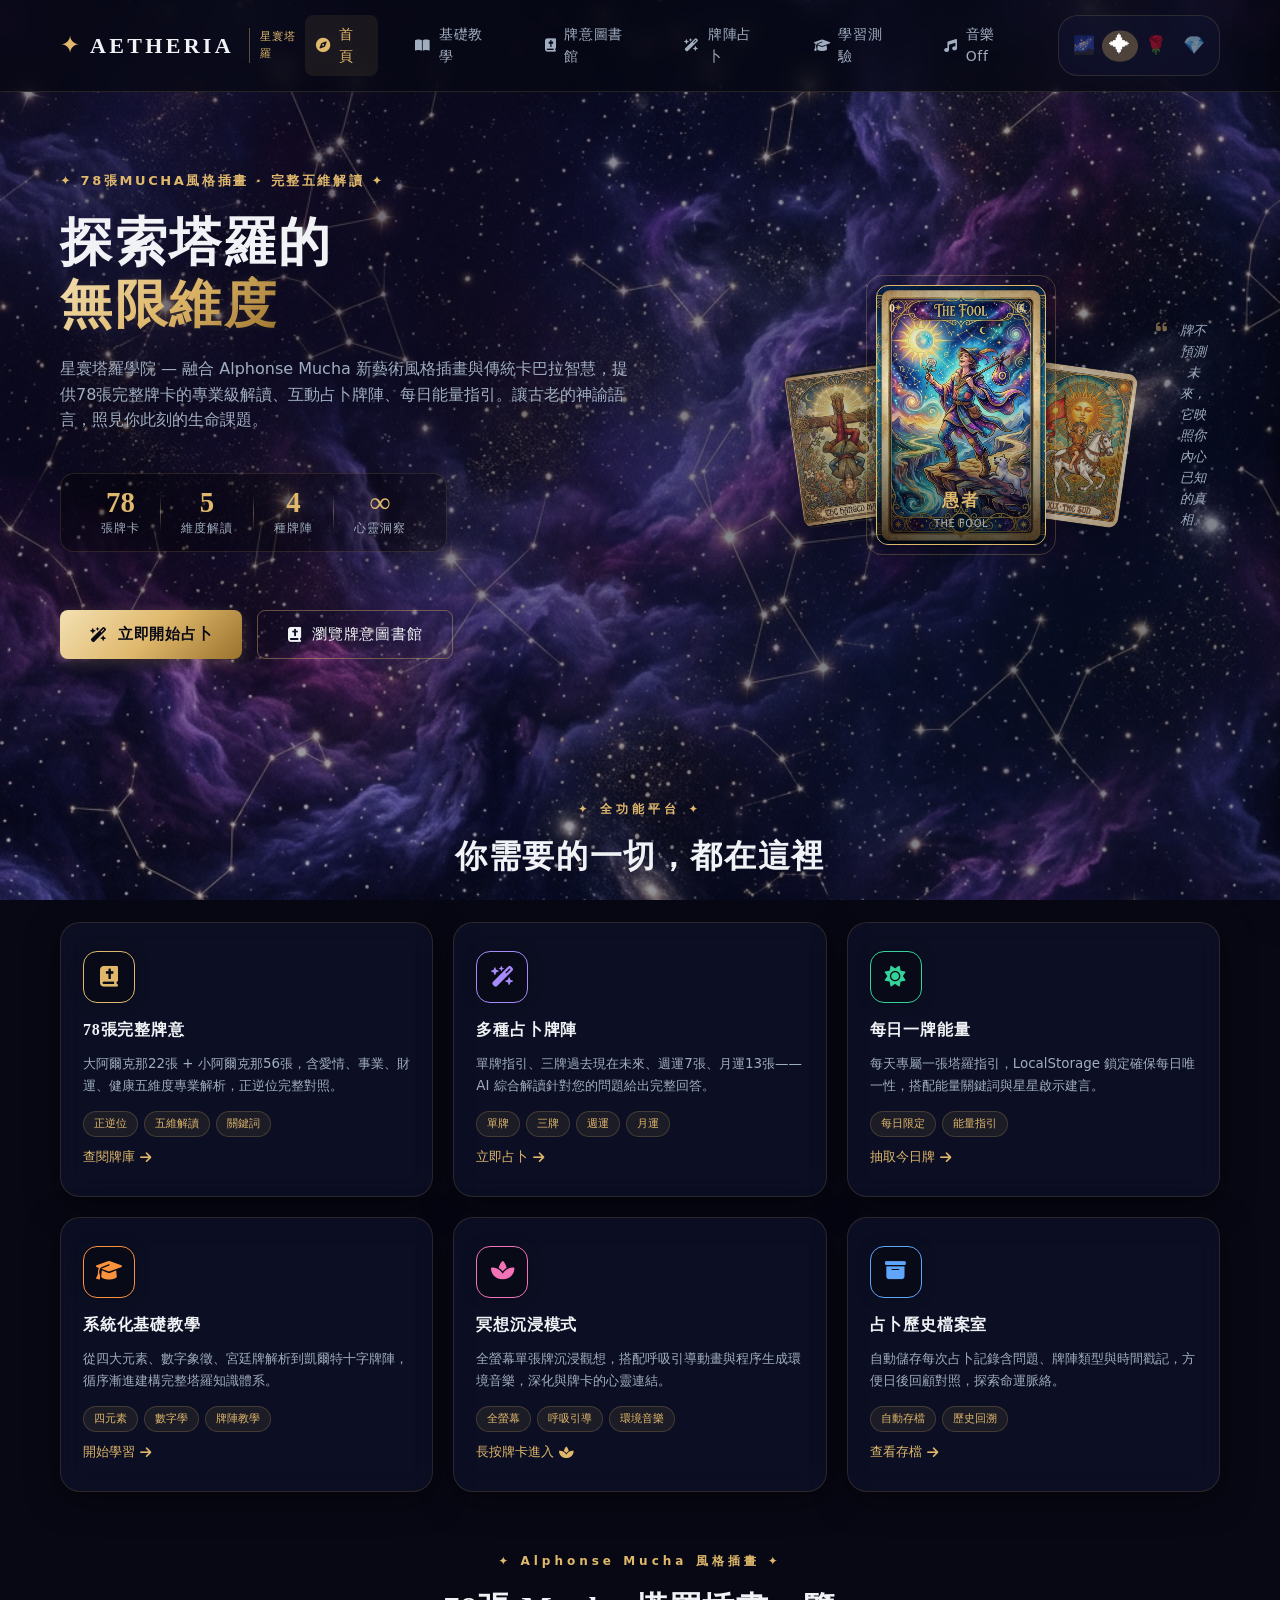
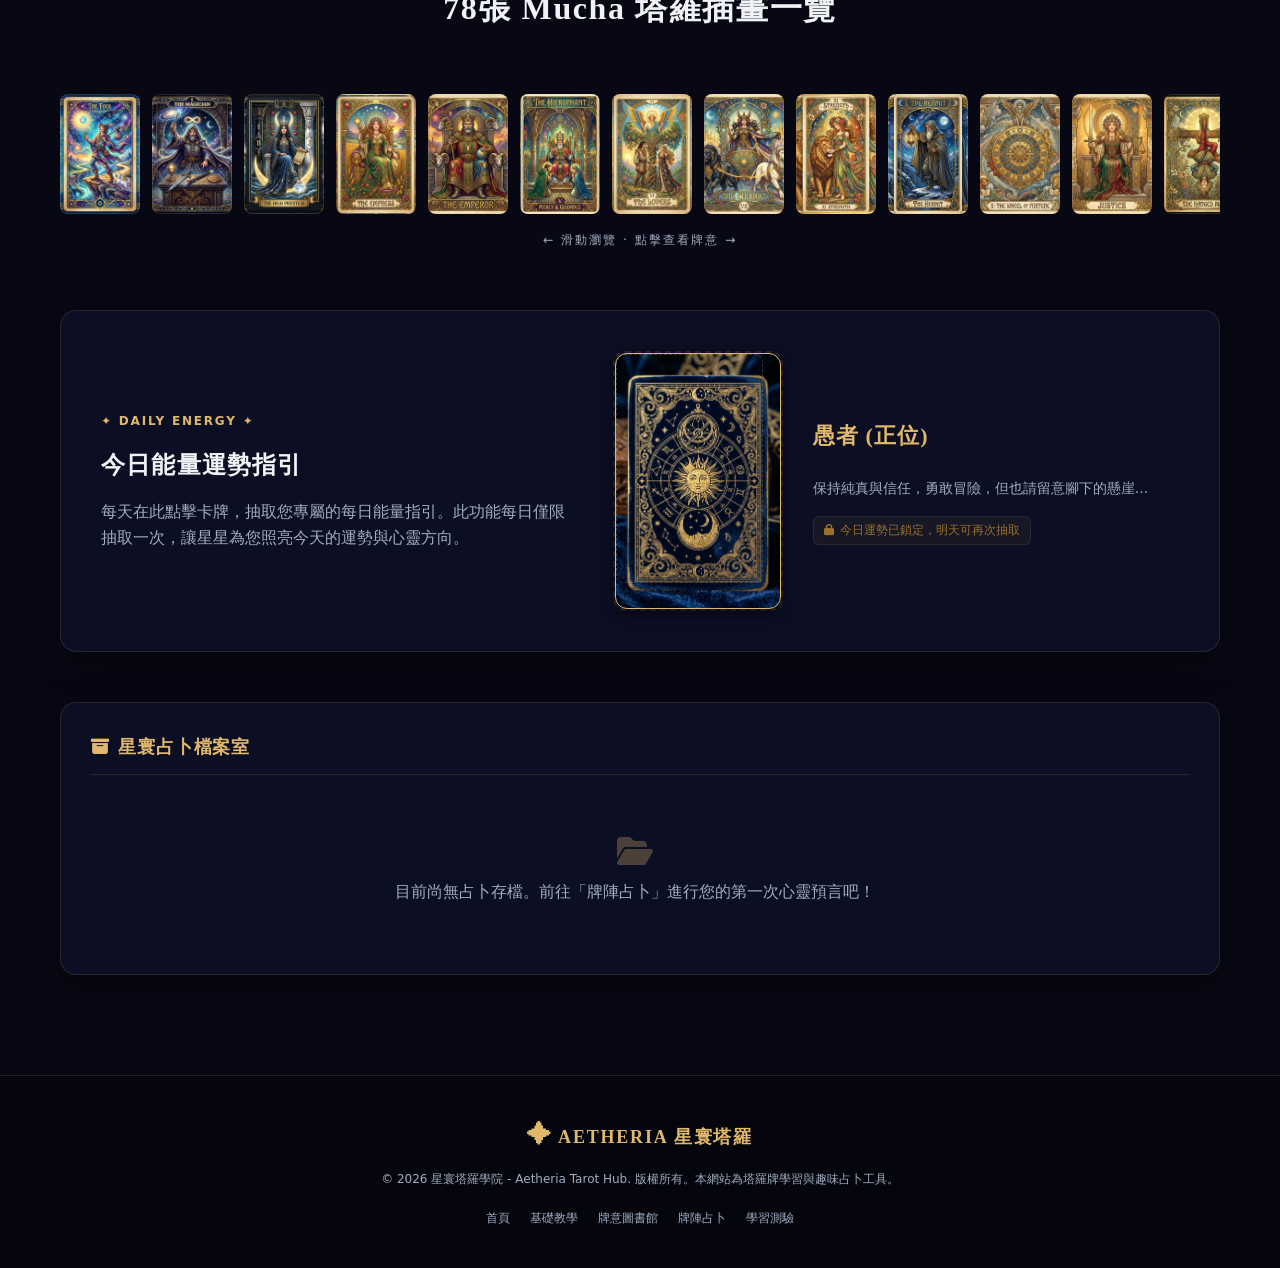
==== commit 22b26743: "Deploy: upload tarot-teaching to RAY repository" ====
--- a/index.html
+++ b/index.html
@@ -228,8 +228,8 @@
        字體 & 圖示
   ═══════════════════════════════════════════ -->
   <link rel="stylesheet" href="https://cdnjs.cloudflare.com/ajax/libs/font-awesome/6.4.0/css/all.min.css" integrity="sha512-iecdLmaskl7CVkqkXNQ/ZH/XLlvWZOJyj7Yy7tcenmpD1ypASozpmT/E0iPtmFIB46ZmdtAc9eNBvH0H/ZpiBw==" crossorigin="anonymous" referrerpolicy="no-referrer">
-  <link rel="stylesheet" href="style.css?v=20260702_v1">
-  <link rel="stylesheet" href="homepage_extra.css?v=20260702_v1">
+  <link rel="stylesheet" href="style.css?v=20260702_v2">
+  <link rel="stylesheet" href="homepage_extra.css?v=20260702_v2">
 </head>
 <body>
   <!-- 無障礙：鍵盤跳過導覽 -->
--- a/style.css
+++ b/style.css
@@ -1057,6 +1057,7 @@
 .filter-group {
   display: flex;
   align-items: center;
+  flex-wrap: wrap;
   gap: 10px;
 }
 
@@ -2805,6 +2806,7 @@
 .sub-filter-row .filter-group {
   display: flex;
   align-items: center;
+  flex-wrap: wrap;
   gap: 10px;
 }
 
